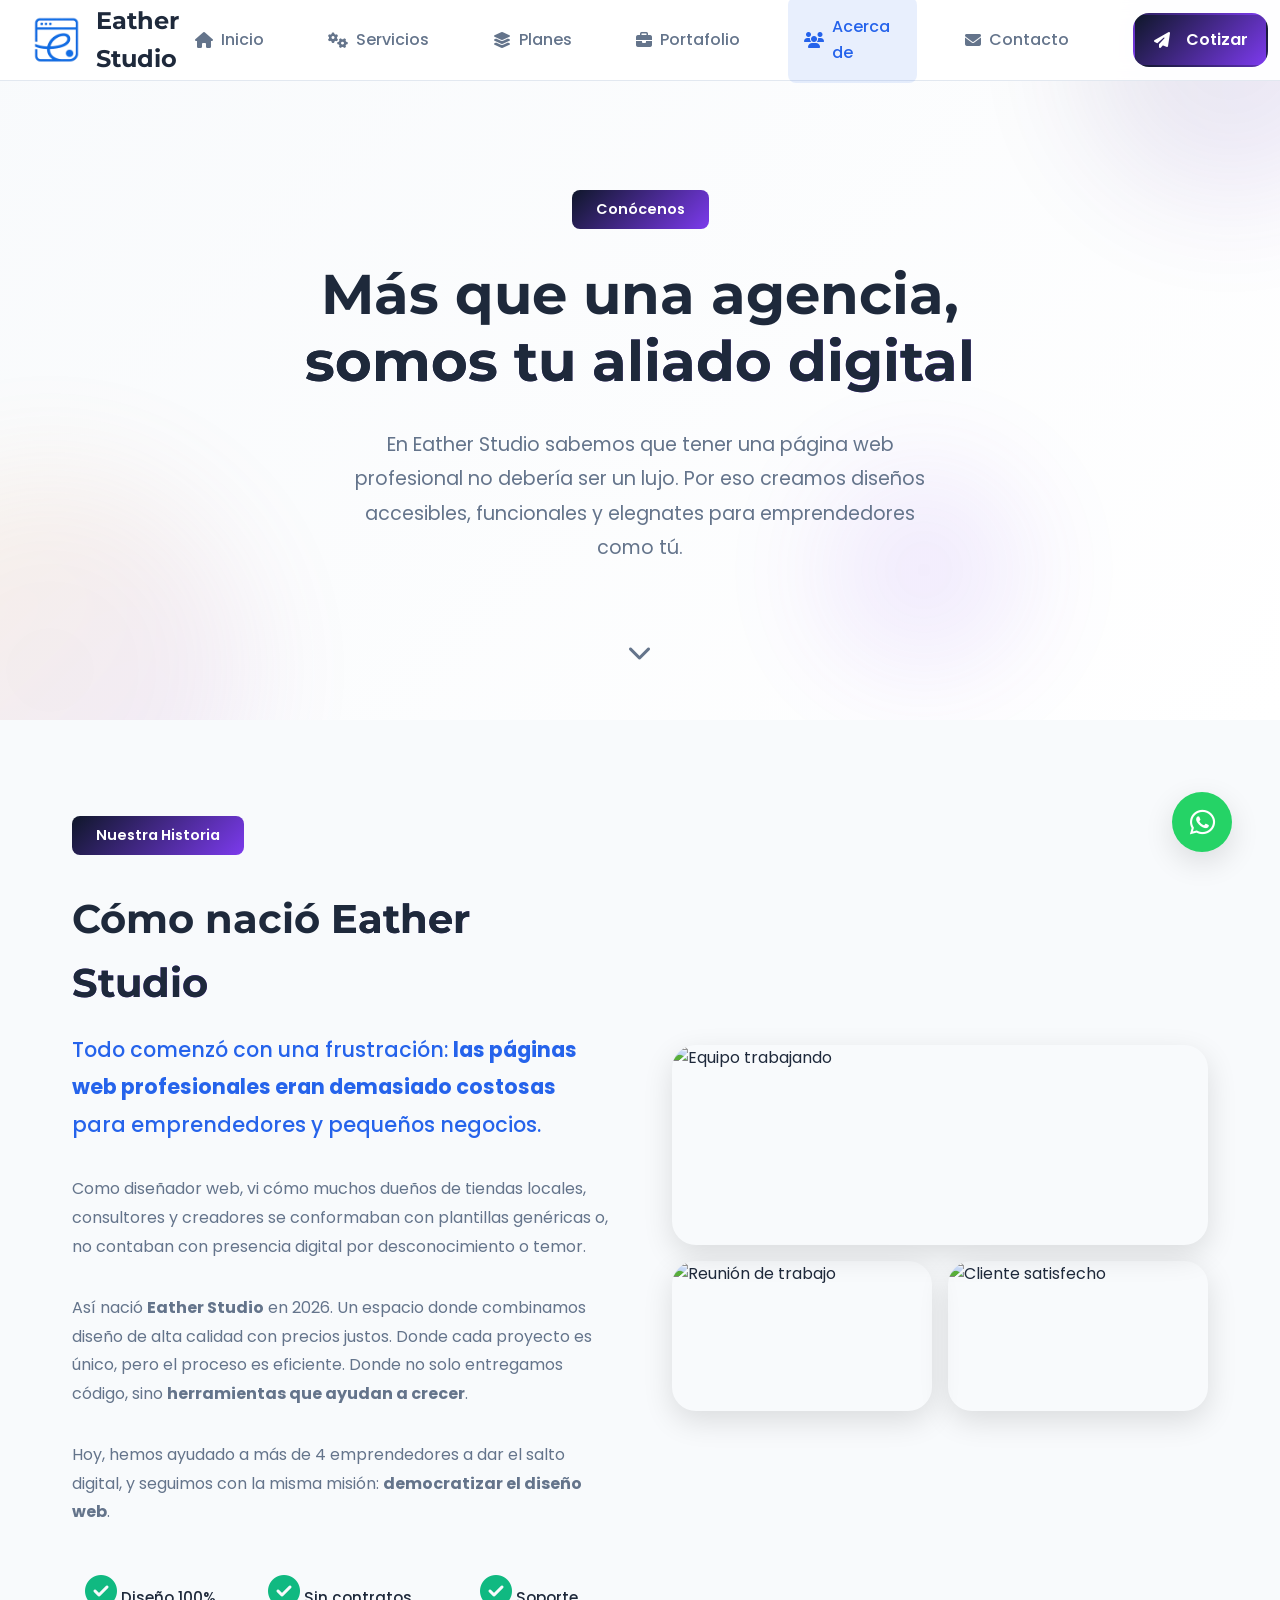
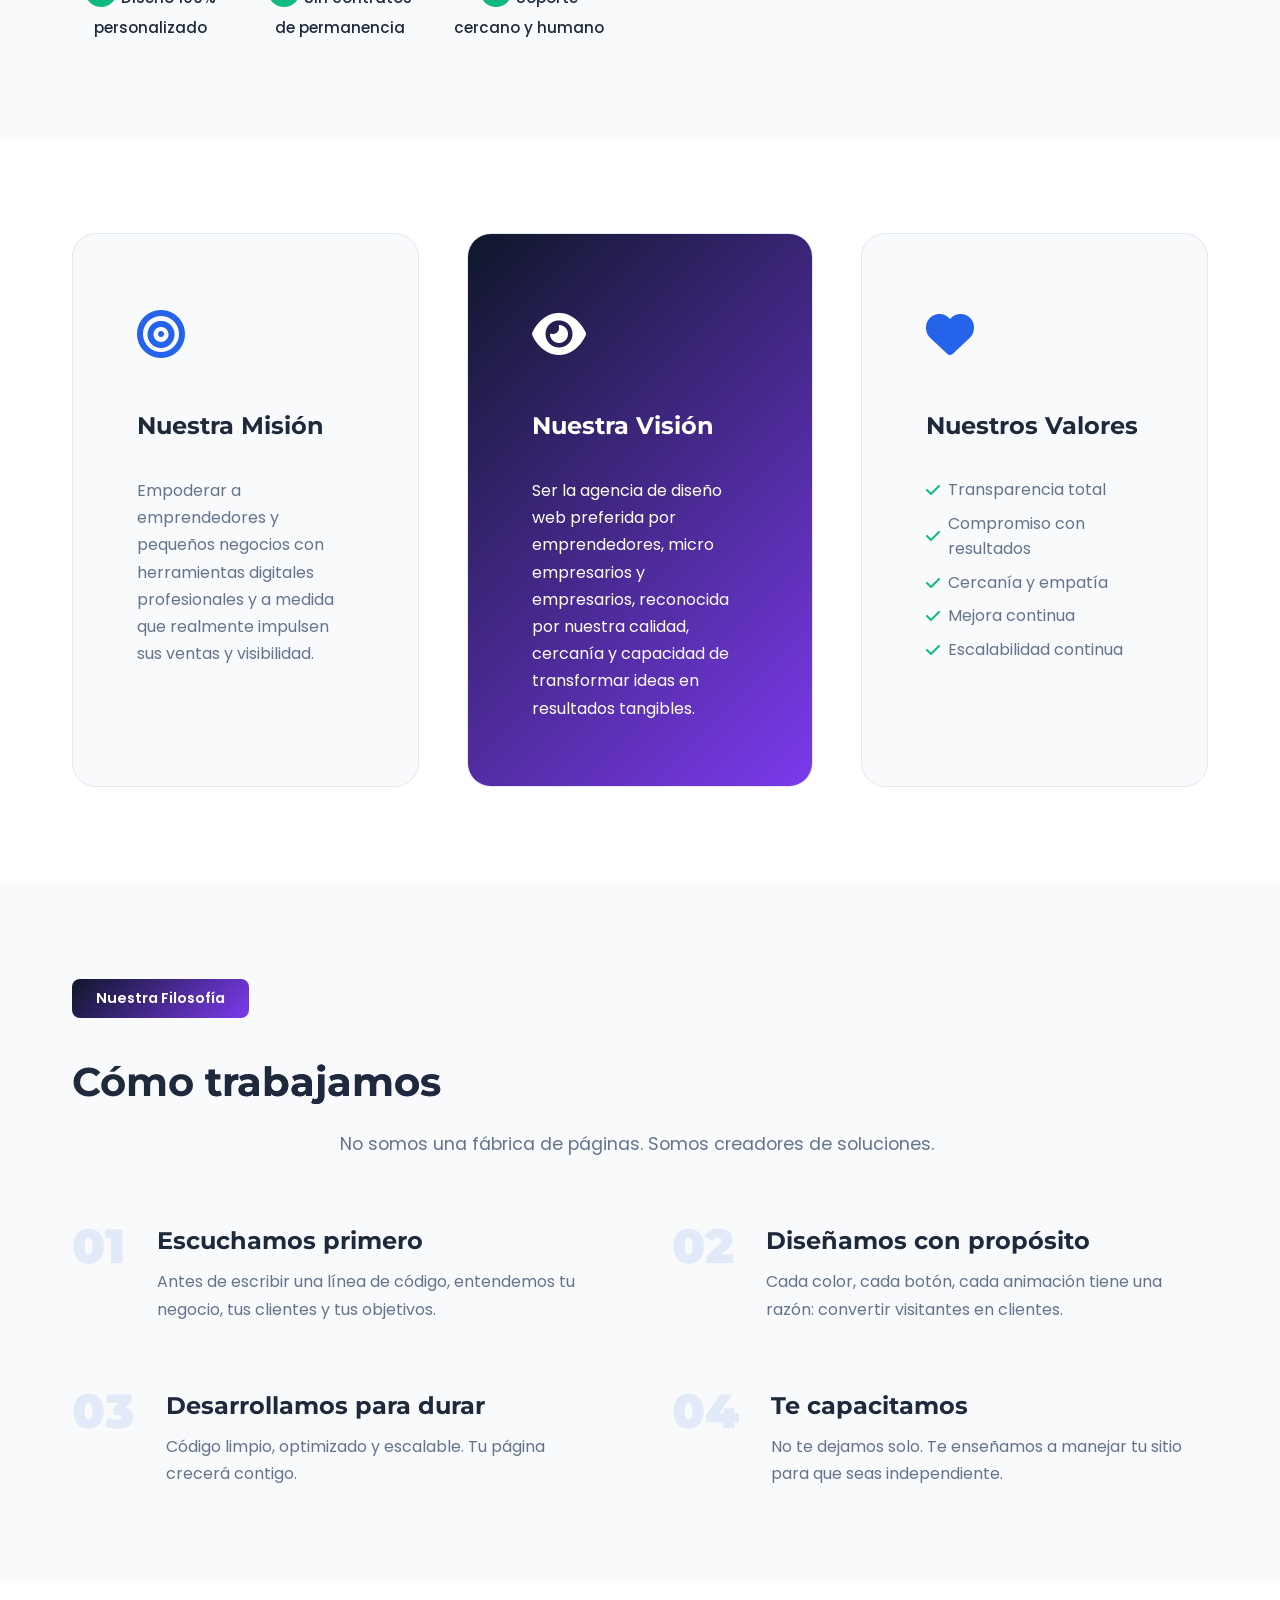
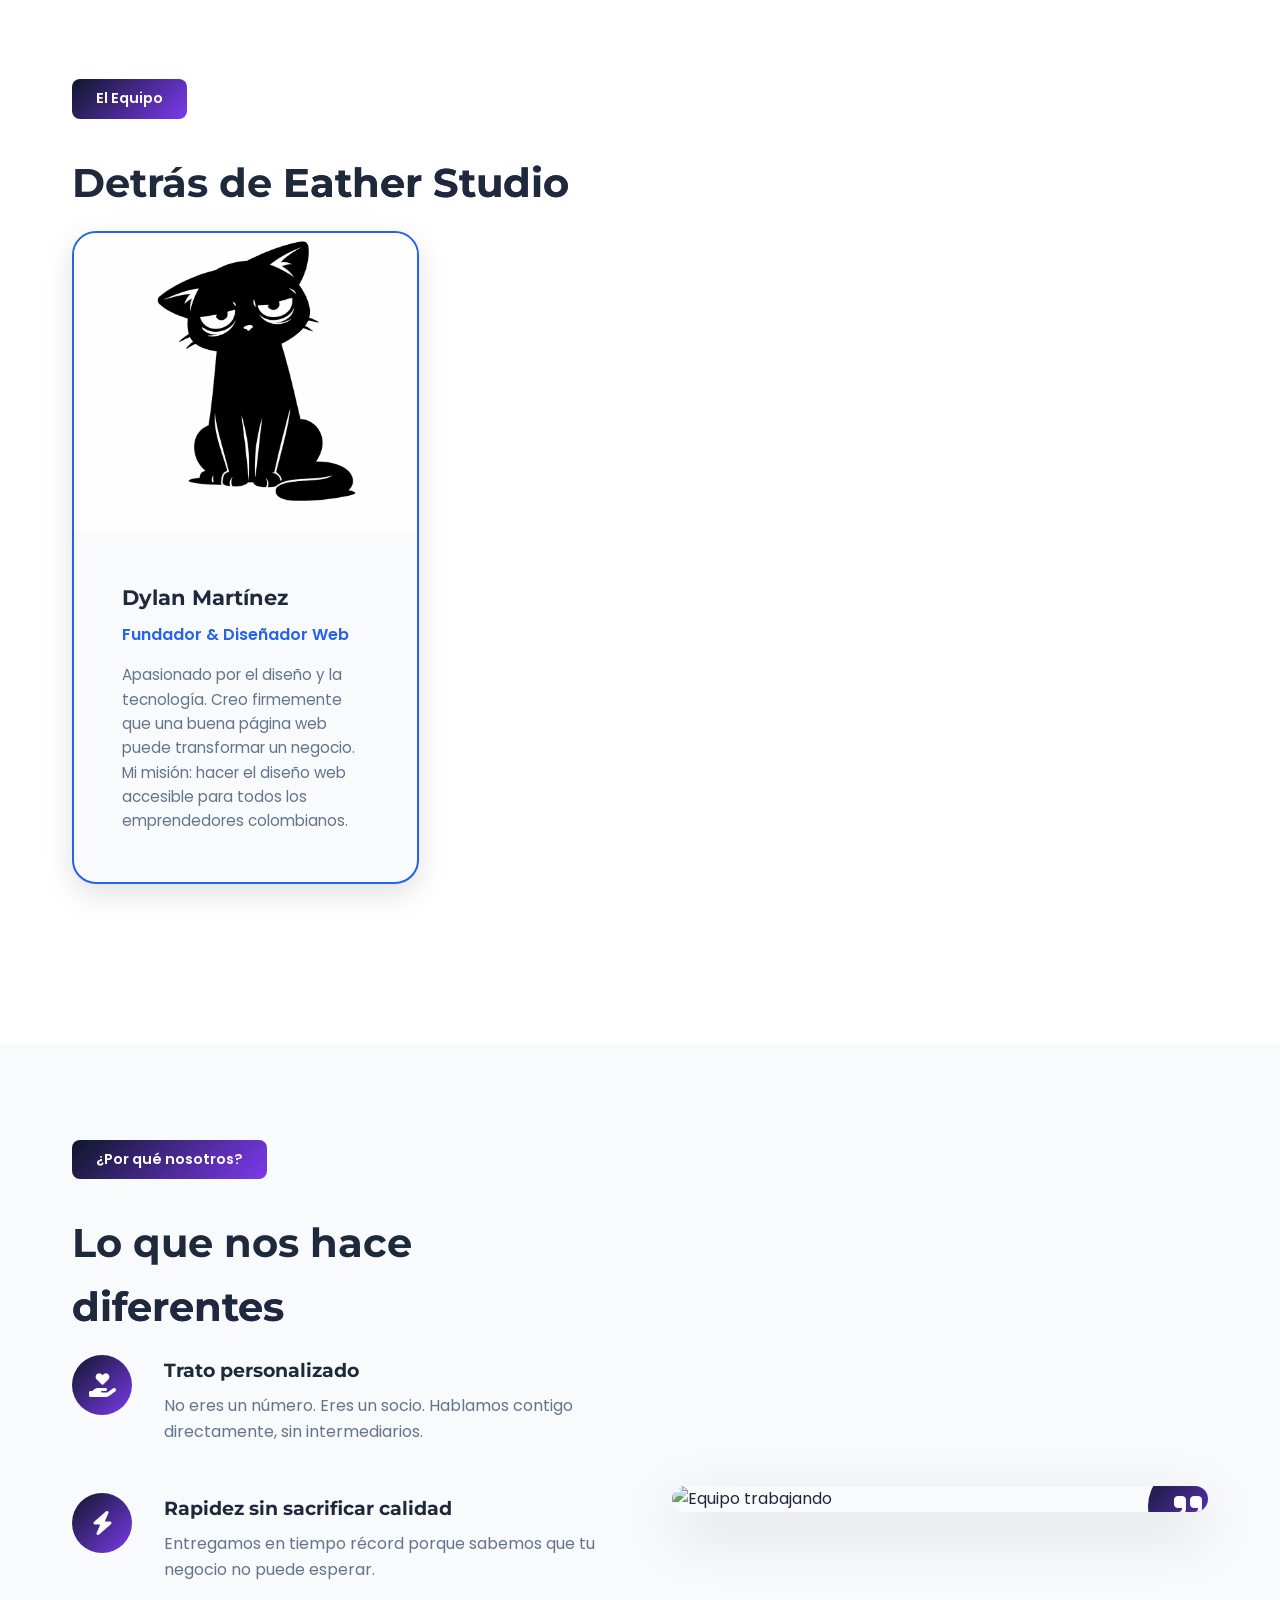
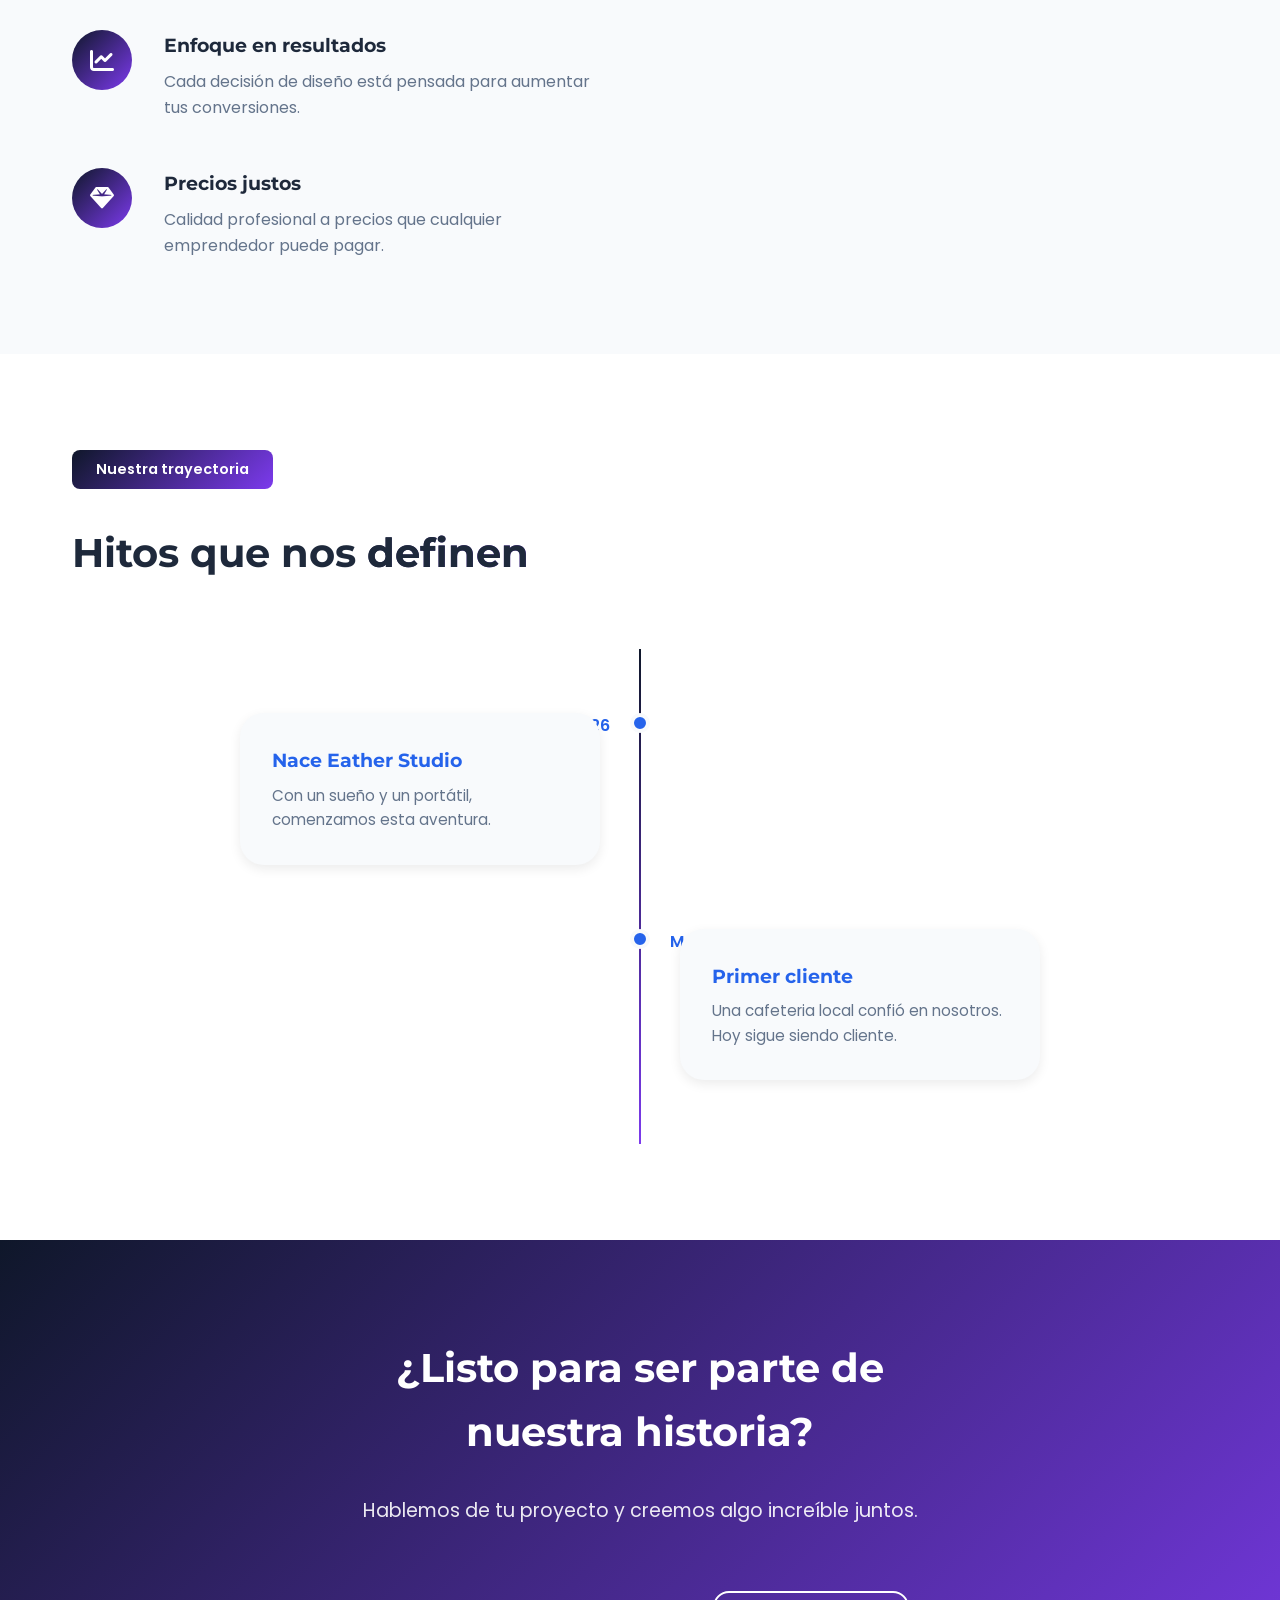
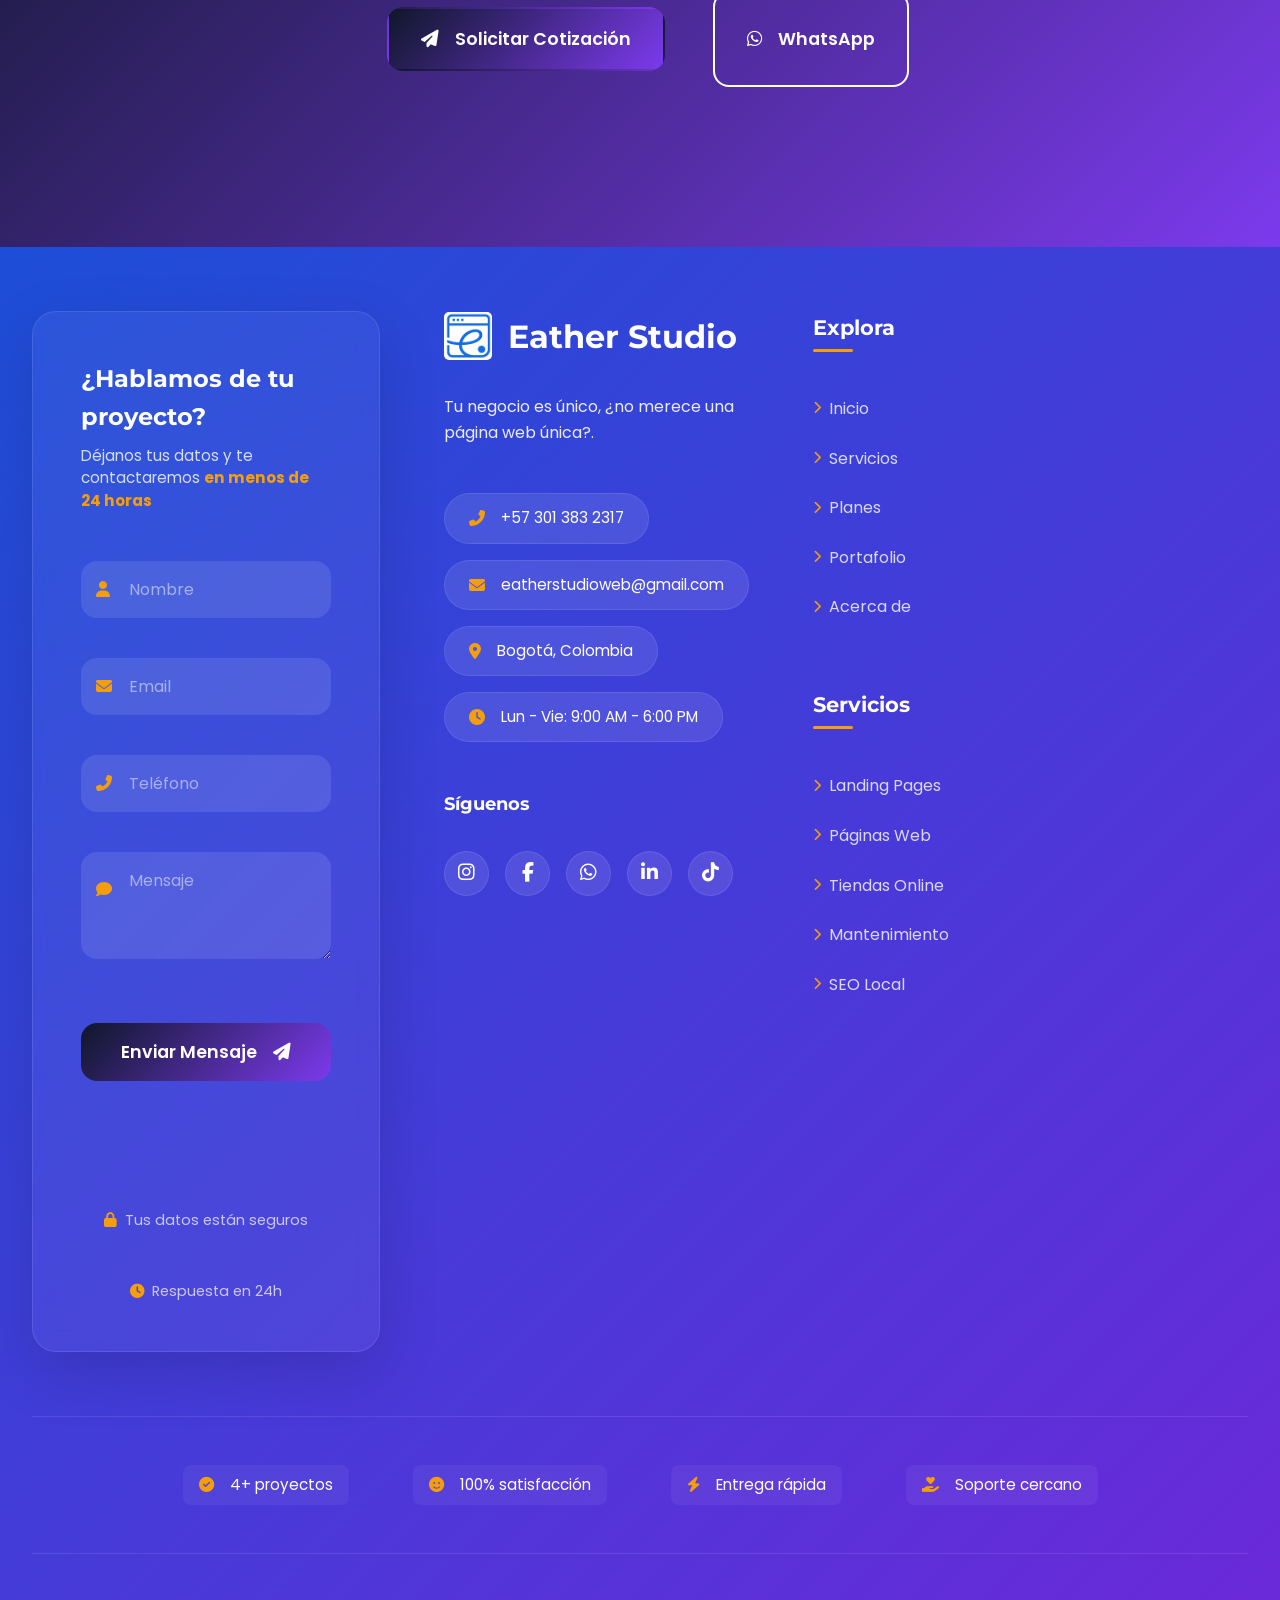
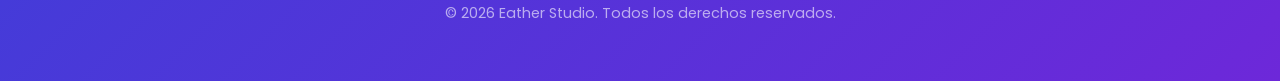
==== acerca_de.html @ 094117e2 "Add files via upload" ====
<!DOCTYPE html>
<html lang="es">
<head>
    <meta charset="UTF-8">
    <meta name="viewport" content="width=device-width, initial-scale=1.0">
    <title>Acerca de Eather Studio | Diseño Web para Emprendedores</title>
    
    <!-- SEO -->
    <meta name="description" content="Conoce la historia detrás de Eather Studio. Somos apasionados por ayudar a emprendedores colombianos a tener presencia digital profesional y accesible.">
    <meta name="keywords" content="diseño web bogotá, emprendimiento digital, desarrollo web colombia, agencia diseño web">
    
    <!-- Open Graph -->
    <meta property="og:title" content="Acerca de Eather Studio - Nuestra Historia">
    <meta property="og:description" content="Conoce al equipo detrás de Eather Studio y nuestra misión de democratizar el diseño web en Colombia.">
    <meta property="og:image" content="https://tusitio.com/assets/img/about-og.jpg">
    
    <!-- Font Awesome -->
    <link rel="stylesheet" href="https://cdnjs.cloudflare.com/ajax/libs/font-awesome/6.4.0/css/all.min.css">
    
    <!-- Google Fonts -->
    <link rel="preconnect" href="https://fonts.googleapis.com">
    <link rel="preconnect" href="https://fonts.gstatic.com" crossorigin>
    <link href="https://fonts.googleapis.com/css2?family=Poppins:wght@300;400;500;600;700&family=Montserrat:wght@400;500;600;700&display=swap" rel="stylesheet">
    
    <!-- Estilos compartidos y específicos -->
    <link rel="stylesheet" href="../css/index.css">
    <link rel="stylesheet" href="../css/acerca de.css">
    
    <link rel="icon" href="./imagenes/algo.png" type="image/x-icon">
</head>
<body>
    <!-- Misma navegación (con indicador de página activa) -->
    <nav class="navbar" id="navbar">
        <div class="nav-container">
            <div class="nav-brand">
                <a href="index.html" class="logo">
                    <img src="./imagenes/algo.png" alt="" class="imglogo">
                    <span class="logo-text">Eather Studio</span>
                </a>
            </div>
            
            <div class="nav-menu" id="navMenu">
                <a href="index.html#home" class="nav-link">
                    <i class="fas fa-home"></i> Inicio
                </a>
                <a href="index.html#services" class="nav-link">
                    <i class="fas fa-cogs"></i> Servicios
                </a>
                <a href="index.html#plans" class="nav-link">
                    <i class="fas fa-layer-group"></i> Planes
                </a>
                <a href="index.html#portfolio" class="nav-link">
                    <i class="fas fa-briefcase"></i> Portafolio
                </a>
                <a href="acerca_de.html" class="nav-link active">
                    <i class="fas fa-users"></i> Acerca de
                </a>
                <a href="index.html#contact" class="nav-link">
                    <i class="fas fa-envelope"></i> Contacto
                </a>
                <a href="index.html#contact" class="btn btn-primary">
                    <i class="fas fa-paper-plane"></i> Cotizar
                </a>
                <div class="nav-actions">
                    <button class="theme-toggle" id="themeToggle" aria-label="Cambiar tema">
                        <i class="fas fa-moon"></i>
                    </button>
                </div>
            </div>
            
            
            
            <button class="menu-toggle" id="menuToggle" aria-label="Menú">
                <i class="fas fa-bars"></i>
            </button>
        </div>
    </nav>

    <!-- HERO DE ABOUT - CABECERA -->
    <section class="about-hero">
        <div class="about-hero-bg">
            <div class="bg-shape shape-1"></div>
            <div class="bg-shape shape-2"></div>
            <div class="bg-shape shape-3"></div>
        </div>
        <div class="container">
            <div class="about-hero-content">
                <span class="hero-badge">Conócenos</span>
                <h1 class="about-hero-title">
                    Más que una agencia, <span class="highlight">somos tu aliado digital</span>
                </h1>
                <p class="about-hero-subtitle">
                    En Eather Studio sabemos que tener una página web profesional no debería ser un lujo. 
                    Por eso creamos diseños accesibles, funcionales y elegnates para emprendedores como tú.
                </p>
            </div>
        </div>
        <div class="scroll-indicator-about">
            <i class="fas fa-chevron-down"></i>
        </div>
    </section>

    <!-- NUESTRA HISTORIA -->
    <section class="story-section">
        <div class="container">
            <div class="story-grid">
                <div class="story-content">
                    <span class="section-badge">Nuestra Historia</span>
                    <h2 class="section-title">Cómo nació <span class="highlight">Eather Studio</span></h2>
                    <div class="story-text">
                        <p class="lead">
                            Todo comenzó con una frustración: <strong>las páginas web profesionales eran demasiado costosas</strong> para emprendedores y pequeños negocios.
                        </p>
                        <p>
                            Como diseñador web, vi cómo muchos dueños de tiendas locales, consultores y creadores 
                            se conformaban con plantillas genéricas o, no contaban con presencia digital por desconocimiento o temor. 
                        </p>
                        <p>
                            Así nació <strong>Eather Studio</strong> en 2026. Un espacio donde combinamos diseño de alta calidad 
                            con precios justos. Donde cada proyecto es único, pero el proceso es eficiente. Donde 
                            no solo entregamos código, sino <strong>herramientas que ayudan a crecer</strong>.
                        </p>
                        <p>
                            Hoy, hemos ayudado a más de 4 emprendedores a dar el salto digital, y seguimos con la 
                            misma misión: <strong>democratizar el diseño web</strong>.
                        </p>
                    </div>
                    
                    <div class="story-features">
                        <div class="story-feature">
                            <i class="fas fa-check-circle"></i>
                            <span>Diseño 100% personalizado</span>
                        </div>
                        <div class="story-feature">
                            <i class="fas fa-check-circle"></i>
                            <span>Sin contratos de permanencia</span>
                        </div>
                        <div class="story-feature">
                            <i class="fas fa-check-circle"></i>
                            <span>Soporte cercano y humano</span>
                        </div>
                    </div>
                </div>
                
                <div class="story-image">
                    <div class="image-grid">
                        <div class="grid-item item-1">
                            <img src="https://images.unsplash.com/photo-1522071820081-009f0129c71c?ixlib=rb-4.0.3&auto=format&fit=crop&w=400&q=80" 
                                    alt="Equipo trabajando" 
                                    loading="lazy">
                        </div>
                        <div class="grid-item item-2">
                            <img src="https://images.unsplash.com/photo-1552664730-d307ca884978?ixlib=rb-4.0.3&auto=format&fit=crop&w=400&q=80" 
                                    alt="Reunión de trabajo" 
                                    loading="lazy">
                        </div>
                        <div class="grid-item item-3">
                            <img src="https://images.unsplash.com/photo-1559136555-9303baea8ebd?ixlib=rb-4.0.3&auto=format&fit=crop&w=400&q=80" 
                                alt="Cliente satisfecho" 
                                loading="lazy">
                        </div>
                    </div>
                </div>
            </div>
        </div>
    </section>

    <!-- MISIÓN Y VISIÓN -->
    <section class="mission-section">
        <div class="container">
            <div class="mission-cards">
                <div class="mission-card">
                    <div class="card-icon">
                        <i class="fas fa-bullseye"></i>
                    </div>
                    <h3>Nuestra Misión</h3>
                    <p>
                        Empoderar a emprendedores y pequeños negocios con herramientas digitales 
                        profesionales y a medida que realmente impulsen sus ventas y visibilidad.
                    </p>
                </div>
                
                <div class="mission-card featured">
                    <div class="card-icon">
                        <i class="fas fa-eye"></i>
                    </div>
                    <h3>Nuestra Visión</h3>
                    <p>
                        Ser la agencia de diseño web preferida por emprendedores, micro empresarios y empresarios, 
                        reconocida por nuestra calidad, cercanía y capacidad de transformar ideas 
                        en resultados tangibles.
                    </p>
                </div>
                
                <div class="mission-card">
                    <div class="card-icon">
                        <i class="fas fa-heart"></i>
                    </div>
                    <h3>Nuestros Valores</h3>
                    <ul class="values-list">
                        <li><i class="fas fa-check"></i> Transparencia total</li>
                        <li><i class="fas fa-check"></i> Compromiso con resultados</li>
                        <li><i class="fas fa-check"></i> Cercanía y empatía</li>
                        <li><i class="fas fa-check"></i> Mejora continua</li>
                        <li><i class="fas fa-check"></i> Escalabilidad continua</li>
                    </ul>
                </div>
            </div>
        </div>
    </section>

    <!-- FILOSOFÍA DE TRABAJO -->
    <section class="philosophy-section">
        <div class="container">
            <div class="philosophy-header">
                <span class="section-badge">Nuestra Filosofía</span>
                <h2 class="section-title">Cómo <span class="highlight">trabajamos</span></h2>
                <p class="section-subtitle">No somos una fábrica de páginas. Somos creadores de soluciones.</p>
            </div>
            
            <div class="philosophy-grid">
                <div class="philosophy-item">
                    <div class="item-number">01</div>
                    <div class="item-content">
                        <h3>Escuchamos primero</h3>
                        <p>Antes de escribir una línea de código, entendemos tu negocio, tus clientes y tus objetivos.</p>
                    </div>
                </div>
                
                <div class="philosophy-item">
                    <div class="item-number">02</div>
                    <div class="item-content">
                        <h3>Diseñamos con propósito</h3>
                        <p>Cada color, cada botón, cada animación tiene una razón: convertir visitantes en clientes.</p>
                    </div>
                </div>
                
                <div class="philosophy-item">
                    <div class="item-number">03</div>
                    <div class="item-content">
                        <h3>Desarrollamos para durar</h3>
                        <p>Código limpio, optimizado y escalable. Tu página crecerá contigo.</p>
                    </div>
                </div>
                
                <div class="philosophy-item">
                    <div class="item-number">04</div>
                    <div class="item-content">
                        <h3>Te capacitamos</h3>
                        <p>No te dejamos solo. Te enseñamos a manejar tu sitio para que seas independiente.</p>
                    </div>
                </div>
            </div>
        </div>
    </section>

    <!-- EL EQUIPO (por ahora solo tú) -->
    <section class="team-section">
        <div class="container">
            <div class="team-header">
                <span class="section-badge">El Equipo</span>
                <h2 class="section-title">Detrás de <span class="highlight">Eather Studio</span></h2>
            </div>
            
            <div class="team-grid">
                <!-- Tú - Fundador -->
                <div class="team-card featured">
                    <div class="team-image">
                        <img src="./imagenes/gato chamba.png" alt="Dylan Martínez - Fundador" loading="lazy">
                    </div>
                    <div class="team-info">
                        <h3>Dylan Martínez</h3>
                        <p class="team-role">Fundador & Diseñador Web</p>
                        <p class="team-bio">
                            Apasionado por el diseño y la tecnología. Creo firmemente que una buena 
                            página web puede transformar un negocio. Mi misión: hacer el diseño web 
                            accesible para todos los emprendedores colombianos.
                        </p>
                    </div>
                </div>
            </div>
        </div>
    </section>

    <!-- POR QUÉ ELEGIRNOS (versión corta) -->
    <section class="why-choose-section">
        <div class="container">
            <div class="why-grid">
                <div class="why-content">
                    <span class="section-badge">¿Por qué nosotros?</span>
                    <h2 class="section-title">Lo que nos hace <span class="highlight">diferentes</span></h2>
                    
                    <div class="reasons-list">
                        <div class="reason-item">
                            <div class="reason-icon">
                                <i class="fas fa-hand-holding-heart"></i>
                            </div>
                            <div class="reason-text">
                                <h3>Trato personalizado</h3>
                                <p>No eres un número. Eres un socio. Hablamos contigo directamente, sin intermediarios.</p>
                            </div>
                        </div>
                        
                        <div class="reason-item">
                            <div class="reason-icon">
                                <i class="fas fa-bolt"></i>
                            </div>
                            <div class="reason-text">
                                <h3>Rapidez sin sacrificar calidad</h3>
                                <p>Entregamos en tiempo récord porque sabemos que tu negocio no puede esperar.</p>
                            </div>
                        </div>
                        
                        <div class="reason-item">
                            <div class="reason-icon">
                                <i class="fas fa-chart-line"></i>
                            </div>
                            <div class="reason-text">
                                <h3>Enfoque en resultados</h3>
                                <p>Cada decisión de diseño está pensada para aumentar tus conversiones.</p>
                            </div>
                        </div>
                        
                        <div class="reason-item">
                            <div class="reason-icon">
                                <i class="fas fa-gem"></i>
                            </div>
                            <div class="reason-text">
                                <h3>Precios justos</h3>
                                <p>Calidad profesional a precios que cualquier emprendedor puede pagar.</p>
                            </div>
                        </div>
                    </div>
                </div>
                
                <div class="why-image">
                    <div class="testimonial-badge">
                        <i class="fas fa-quote-right"></i>
                    </div>
                    <img src="https://images.unsplash.com/photo-1522202176988-66273c2fd55f?ixlib=rb-4.0.3&auto=format&fit=crop&w=600&q=80" 
                        alt="Equipo trabajando" 
                        loading="lazy">
                </div>
            </div>
        </div>
    </section>

    <!-- TIMELINE - Hitos importantes -->
    <section class="timeline-section">
        <div class="container">
            <div class="timeline-header">
                <span class="section-badge">Nuestra trayectoria</span>
                <h2 class="section-title">Hitos que nos <span class="highlight">definen</span></h2>
            </div>
            
            <div class="timeline">
                <div class="timeline-item">
                    <div class="timeline-dot"></div>
                    <div class="timeline-date">Enero 2026</div>
                    <div class="timeline-content">
                        <h3>Nace Eather Studio</h3>
                        <p>Con un sueño y un portátil, comenzamos esta aventura.</p>
                    </div>
                </div>
                
                <div class="timeline-item">
                    <div class="timeline-dot"></div>
                    <div class="timeline-date">Marzo 2026</div>
                    <div class="timeline-content">
                        <h3>Primer cliente</h3>
                        <p>Una cafeteria local confió en nosotros. Hoy sigue siendo cliente.</p>
                    </div>
                </div>
                
            </div>
        </div>
    </section>

    <!-- CTA FINAL -->
    <section class="about-cta">
        <div class="container">
            <div class="cta-box">
                <h2>¿Listo para ser parte de nuestra historia?</h2>
                <p>Hablemos de tu proyecto y creemos algo increíble juntos.</p>
                <div class="cta-buttons">
                    <a href="index.html#contact" class="btn btn-primary btn-large">
                        <i class="fas fa-paper-plane"></i> Solicitar Cotización
                    </a>
                    <a href="https://wa.me/573013832317" class="btn btn-outline btn-large" target="_blank">
                        <i class="fab fa-whatsapp"></i> WhatsApp
                    </a>
                </div>
            </div>
        </div>
    </section>
    <!-- ===== NUEVO FOOTER PREMIUM CON FORMULARIO INTERACTIVO ===== -->
    <footer class="footer-premium" id="contact">
        
        <div class="footer-premium-container">
            <!-- Grid principal -->
            <div class="footer-premium-grid">
                <!-- COLUMNA 3: FORMULARIO INTERACTIVO PREMIUM -->
                <div class="footer-premium-col form-col">
                    <div class="form-header">
                        <h3>¿Hablamos de tu proyecto?</h3>
                        <p>Déjanos tus datos y te contactaremos <strong>en menos de 24 horas</strong></p>
                    </div>
                    
                    <form class="footer-premium-form" id="premiumContactForm" action="https://formspree.io/f/xkozddke" method="POST">
                        <!-- Campo Nombre con icono flotante -->
                        <div class="form-field">
                            <div class="field-icon">
                                <i class="fas fa-user"></i>
                            </div>
                            <input type="text" 
                                id="premiumName" 
                                name="name" 
                                required>
                            <label for="premiumName" class="field-label">Nombre</label>
                            <div class="field-border"></div>
                            <div class="field-focus-effect"></div>
                        </div>
                        
                        <!-- Campo Email con icono flotante -->
                        <div class="form-field">
                            <div class="field-icon">
                                <i class="fas fa-envelope"></i>
                            </div>
                            <input type="email" 
                                id="premiumEmail" 
                                name="email" 
                                required>
                            <label for="premiumEmail" class="field-label">Email</label>
                            <div class="field-border"></div>
                            <div class="field-focus-effect"></div>
                        </div>
                        
                        <!-- Campo Teléfono con icono flotante -->
                        <div class="form-field">
                            <div class="field-icon">
                                <i class="fas fa-phone-alt"></i>
                            </div>
                            <input type="tel" 
                                id="premiumPhone" 
                                name="phone" 
                                required>  <!-- ← AGREGA required AQUÍ -->
                            <label for="premiumPhone" class="field-label">Teléfono</label>
                            <div class="field-border"></div>
                            <div class="field-focus-effect"></div>
                        </div>
                        
                        <!-- Campo Mensaje con icono flotante -->
                        <div class="form-field textarea-field">
                            <div class="field-icon">
                                <i class="fas fa-comment"></i>
                            </div>
                            <textarea id="premiumMessage" 
                                    name="message" 
                                    rows="3" 
                                    required></textarea>
                            <label for="premiumMessage" class="field-label">Mensaje</label>
                            <div class="field-border"></div>
                            <div class="field-focus-effect"></div>
                        </div>
                        
                        <!-- Botón de envío con efecto -->
                        <button type="submit" class="premium-submit-btn" id="premiumSubmitBtn">
                            <span class="btn-text">Enviar Mensaje</span>
                            <span class="btn-icon">
                                <i class="fas fa-paper-plane"></i>
                            </span>
                            <div class="btn-overlay"></div>
                        </button>
                        
                        <!-- Mensaje de éxito/error -->
                        <div class="form-feedback" id="premiumFormFeedback"></div>
                        
                        <!-- Trust badges -->
                        <div class="form-trust">
                            <div class="trust-item">
                                <i class="fas fa-lock"></i>
                                <span>Tus datos están seguros</span>
                            </div>
                            <div class="trust-item">
                                <i class="fas fa-clock"></i>
                                <span>Respuesta en 24h</span>
                            </div>
                        </div>
                    </form>
                </div>
                <!-- COLUMNA 1: Marca y contacto rápido -->
                <div class="footer-premium-col brand-col">
                    <div class="footer-premium-logo">
                        <img src="./imagenes/algo.png" alt="" class="imglogo" style="background-color: white; border-radius: 5px;">
                        <span class="logo-text">Eather Studio</span>
                    </div>
                    
                    <p class="footer-premium-tagline">
                        Tu negocio es único, ¿no merece una página web única?.
                    </p>
                    
                    <div class="footer-premium-contact">
                        <div class="contact-chip">
                            <i class="fas fa-phone-alt"></i>
                            <a href="tel:+573013832317">+57 301 383 2317</a>
                        </div>
                        
                        <div class="contact-chip">
                            <i class="fas fa-envelope"></i>
                            <a href="mailto:eatherstudioweb@gmail.com">eatherstudioweb@gmail.com</a>
                        </div>
                        
                        <div class="contact-chip">
                            <i class="fas fa-map-marker-alt"></i>
                            <span>Bogotá, Colombia</span>
                        </div>
                        
                        <div class="contact-chip">
                            <i class="fas fa-clock"></i>
                            <span>Lun - Vie: 9:00 AM - 6:00 PM</span>
                        </div>
                    </div>
                    
                    <div class="footer-premium-social">
                        <h4>Síguenos</h4>
                        <div class="social-links-premium">
                            <a href="#" class="social-link" aria-label="Instagram">
                                <i class="fab fa-instagram"></i>
                            </a>
                            <a href="#" class="social-link" aria-label="Facebook">
                                <i class="fab fa-facebook-f"></i>
                            </a>
                            <a href="#" class="social-link" aria-label="WhatsApp">
                                <i class="fab fa-whatsapp"></i>
                            </a>
                            <a href="#" class="social-link" aria-label="LinkedIn">
                                <i class="fab fa-linkedin-in"></i>
                            </a>
                            <a href="#" class="social-link" aria-label="TikTok">
                                <i class="fab fa-tiktok"></i>
                            </a>
                        </div>
                    </div>
                </div>
                
                <!-- COLUMNA 2: Enlaces rápidos y servicios -->
                <div class="footer-premium-col links-col">
                    <h3>Explora</h3>
                    <ul class="footer-premium-links">
                        <li><a href="index.html#home"><i class="fas fa-chevron-right"></i> Inicio</a></li>
                        <li><a href="index.html#services"><i class="fas fa-chevron-right"></i> Servicios</a></li>
                        <li><a href="index.html#plans"><i class="fas fa-chevron-right"></i> Planes</a></li>
                        <li><a href="index.html#portfolio"><i class="fas fa-chevron-right"></i> Portafolio</a></li>
                        <li><a href="acerca_de.html"><i class="fas fa-chevron-right"></i> Acerca de</a></li>
                    </ul>
                    
                    <h3 class="mt-4">Servicios</h3>
                    <ul class="footer-premium-links">
                        <li><a href="#"><i class="fas fa-chevron-right"></i> Landing Pages</a></li>
                        <li><a href="#"><i class="fas fa-chevron-right"></i> Páginas Web</a></li>
                        <li><a href="#"><i class="fas fa-chevron-right"></i> Tiendas Online</a></li>
                        <li><a href="#"><i class="fas fa-chevron-right"></i> Mantenimiento</a></li>
                        <li><a href="#"><i class="fas fa-chevron-right"></i> SEO Local</a></li>
                    </ul>
                </div>
                
                
            </div>
            
            <!-- Línea de tiempo con stats -->
            <div class="footer-premium-stats">
                <div class="stat-badge">
                    <i class="fas fa-check-circle"></i>
                    <span>4+ proyectos</span>
                </div>
                <div class="stat-badge">
                    <i class="fas fa-smile"></i>
                    <span>100% satisfacción</span>
                </div>
                <div class="stat-badge">
                    <i class="fas fa-bolt"></i>
                    <span>Entrega rápida</span>
                </div>
                <div class="stat-badge">
                    <i class="fas fa-hand-holding-heart"></i>
                    <span>Soporte cercano</span>
                </div>
            </div>
            
            <!-- Copyright -->
            <div class="footer-premium-bottom">
                <p>&copy; 2026 Eather Studio. Todos los derechos reservados.</p>
            </div>
        </div>
    </footer>

    <!-- Botones flotantes -->
    <a href="https://wa.me/573013832317" class="whatsapp-float" target="_blank">
        <i class="fab fa-whatsapp"></i>
    </a>

    <button class="back-to-top" id="backToTop" aria-label="Volver arriba">
        <i class="fas fa-arrow-up"></i>
    </button>

    <!-- Scripts -->
    <script src="/js/index.js"></script>
    <script src="/js/acerca de.js"></script>
</body>
</html>
---- css/index.css ----
/* ===== VARIABLES CSS ===== */
:root {
    /* Nueva paleta vibrante */
    --color-primary: #2563eb;      /* Azul vibrante */
    --color-primary-light: #3b82f6;
    --color-primary-dark: #1d4ed8;
    
    --color-secondary: #7c3aed;    /* Púrpura */
    --color-secondary-light: #8b5cf6;
    --color-secondary-dark: #6d28d9;
    
    --color-accent: #f59e0b;       /* Ámbar */
    --color-accent-light: #fbbf24;
    --color-accent-dark: #d97706;
    
    --color-success: #10b981;
    --color-warning: #f59e0b;
    --color-danger: #ef4444;
    
    /* Modo claro (default) */
    --color-bg: #f8fafc;
    --color-bg-alt: #ffffff;
    --color-text: #1e293b;
    --color-text-light: #64748b;
    --color-border: #e2e8f0;
    
    /* Modo oscuro */
    --color-dark-bg: #0f172a;
    --color-dark-bg-alt: #1e293b;
    --color-dark-text: #f1f5f9;
    --color-dark-text-light: #cbd5e1;
    --color-dark-border: #334155;
    
    /* Tipografía */
    --font-heading: 'Montserrat', sans-serif;
    --font-body: 'Poppins', sans-serif;
    
    /* Espaciado */
    --space-xs: 0.5rem;
    --space-sm: 1rem;
    --space-md: 2rem;
    --space-lg: 3rem;
    --space-xl: 4rem;
    --space-xxl: 6rem;
    
    /* Bordes */
    --radius-sm: 0.5rem;
    --radius-md: 1rem;
    --radius-lg: 1.5rem;
    --radius-xl: 2rem;
    
    /* Sombras */
    --shadow-sm: 0 2px 4px rgba(0, 0, 0, 0.05);
    --shadow-md: 0 4px 12px rgba(0, 0, 0, 0.08);
    --shadow-lg: 0 10px 30px rgba(0, 0, 0, 0.12);
    --shadow-xl: 0 20px 60px rgba(0, 0, 0, 0.15);
    --shadow-primary: 0 10px 30px rgba(37, 99, 235, 0.2);
    --shadow-secondary: 0 10px 30px rgba(124, 58, 237, 0.2);
    
    /* Transiciones */
    --transition-fast: 200ms cubic-bezier(0.4, 0, 0.2, 1);
    --transition-normal: 300ms cubic-bezier(0.4, 0, 0.2, 1);
    --transition-slow: 500ms cubic-bezier(0.4, 0, 0.2, 1);
    
    /* Efectos */
    --gradient-primary: linear-gradient(135deg, var(--color-dark-bg), var(--color-secondary));
    --gradient-accent: linear-gradient(135deg, var(--color-accent), var(--color-secondary));
    --gradient-dark: linear-gradient(135deg, var(--color-primary-dark), var(--color-secondary-dark));
}

/* ===== DARK MODE ===== */
.dark-mode {
    --color-bg: var(--color-dark-bg);
    --color-bg-alt: var(--color-dark-bg-alt);
    --color-text: var(--color-dark-text);
    --color-text-light: var(--color-dark-text-light);
    --color-border: var(--color-dark-border);
}

/* ===== RESET Y BASE ===== */
* {
    margin: 0;
    padding: 0;
    box-sizing: border-box;
}

html {
    scroll-behavior: smooth;
    scroll-padding-top: 80px;
}

body {
    font-family: var(--font-body);
    color: var(--color-text);
    background-color: var(--color-bg);
    line-height: 1.6;
    overflow-x: hidden;
    transition: background-color var(--transition-normal), color var(--transition-normal);
}

/* ===== LOADER ===== */
.loader {
    position: fixed;
    top: 0;
    left: 0;
    width: 100%;
    height: 100%;
    background: var(--gradient-primary);
    display: flex;
    justify-content: center;
    align-items: center;
    z-index: 9999;
    transition: opacity var(--transition-normal), visibility var(--transition-normal);
}

.loader.hidden {
    opacity: 0;
    visibility: hidden;
}

.loader-content {
    text-align: center;
    color: white;
}

.logo-loader {
    font-family: var(--font-heading);
    font-size: 2rem;
    font-weight: 700;
    margin-bottom: var(--space-md);
    display: flex;
    align-items: center;
    justify-content: center;
    gap: var(--space-sm);
}

.delta {
    font-size: 3rem;
    animation: pulse 2s infinite;
}

.loader-bar {
    width: 200px;
    height: 4px;
    background: rgba(255, 255, 255, 0.2);
    border-radius: 2px;
    overflow: hidden;
}

.loader-progress {
    height: 100%;
    width: 0%;
    background: white;
    animation: loading 1.5s ease-in-out;
}

@keyframes loading {
    0% { width: 0%; }
    100% { width: 100%; }
}

@keyframes pulse {
    0%, 100% { opacity: 1; transform: scale(1); }
    50% { opacity: 0.7; transform: scale(1.1); }
}

/* ===== NAVEGACIÓN ===== */
.navbar {
    position: fixed;
    top: 0;
    left: 0;
    right: 0;
    background: rgba(255, 255, 255, 0.95);
    backdrop-filter: blur(10px);
    border-bottom: 1px solid var(--color-border);
    z-index: 1000;
    transition: all var(--transition-normal);
}

.dark-mode .navbar {
    background: rgba(15, 23, 42, 0.95);
    border-bottom: 1px solid var(--color-dark-border);
}

.navbar.scrolled {
    box-shadow: var(--shadow-lg);
    padding: 0.5rem 0;
}

.nav-container {
    max-width: 1400px;
    margin: 0 auto;
    padding: 0 var(--space-md);
    display: flex;
    justify-content: space-between;
    align-items: center;
    height: 80px;
}

.nav-brand .logo {
    display: flex;
    align-items: center;
    gap: var(--space-sm);
    text-decoration: none;
    color: var(--color-text);
    font-family: var(--font-heading);
    font-weight: 700;
    font-size: 1.5rem;
}
.imglogo{
    width: 3rem;
}

.logo-icon {
    color: var(--color-primary);
    font-size: 2rem;
    font-weight: 900;
}

.dark-mode .logo-icon {
    color: var(--color-primary-light);
}

.nav-menu {
    display: flex;
    gap: var(--space-md);
}

.nav-link {
    display: flex;
    align-items: center;
    gap: 0.5rem;
    text-decoration: none;
    color: var(--color-text-light);
    font-weight: 500;
    padding: 0.5rem 1rem;
    border-radius: var(--radius-sm);
    transition: all var(--transition-fast);
}

.nav-link:hover,
.nav-link.active {
    color: var(--color-primary);
    background: rgba(37, 99, 235, 0.1);
}

.dark-mode .nav-link:hover,
.dark-mode .nav-link.active {
    color: var(--color-primary-light);
    background: rgba(37, 99, 235, 0.2);
}

.nav-actions {
    display: flex;
    align-items: center;
    gap: var(--space-sm);
}

.theme-toggle {
    background: none;
    border: none;
    color: var(--color-text-light);
    font-size: 1.2rem;
    cursor: pointer;
    padding: 0.5rem;
    border-radius: 50%;
    transition: all var(--transition-fast);
}

.theme-toggle:hover {
    color: var(--color-primary);
    background: rgba(37, 99, 235, 0.1);
}

.menu-toggle {
    display: none;
    background: none;
    border: none;
    color: var(--color-text);
    font-size: 1.5rem;
    cursor: pointer;
}

/* ===== HERO CON CAROUSEL DE IMÁGENES REALES ===== */
.hero {
    position: relative;
    min-height: 100vh;
    overflow: hidden;
    padding-top: 80px;
}

.carousel-container {
    position: relative;
    width: 100%;
    height: calc(100vh );
}

.carousel-slides {
    position: relative;
    width: 100%;
    height: 100%;
}

.slide {
    position: absolute;
    top: 0;
    left: 0;
    width: 100%;
    height: 100%;
    opacity: 0;
    transform: translateX(100%);
    transition: transform 800ms cubic-bezier(0.4, 0, 0.2, 1), opacity 800ms ease;
    display: flex;
    align-items: center;
    padding: 0 var(--space-xl);
}

.slide.active {
    opacity: 1;
    transform: translateX(0);
}

.slide.prev {
    transform: translateX(-100%);
}

.slide-content {
    flex: 1;
    max-width: 600px;
    z-index: 2;
}

.hero-title {
    font-family: var(--font-heading);
    font-size: 3.5rem;
    font-weight: 700;
    line-height: 1.2;
    margin-bottom: var(--space-md);
    color: var(--color-text);
}

.hero-highlight {
    background: var(--gradient-primary);
    -webkit-background-clip: text;
    background-clip: text;
    display: inline-block;
}

.hero-subtitle {
    font-size: 1.2rem;
    color: var(--color-text-light);
    margin-bottom: 5%;
    line-height: 1.8;
}

.hero-subtitle strong {
    color: var(--color-primary);
}

.hero-buttons {
    display: flex;
    gap: 10px;
    flex-wrap: wrap;
}

/* ===== IMÁGENES DEL HERO ===== */
.slide-visual {
    flex: 1;
    position: relative;
    height: 100%;
    display: flex;
    justify-content: center;
    align-items: center;
}

.image-frame {
    position: relative;
    width: 500px;
    height: 400px;
    border-radius: var(--radius-lg);
    overflow: hidden;
    box-shadow: var(--shadow-xl);
    transform: perspective(1000px) rotateY(-10deg) rotateX(5deg);
    transition: transform var(--transition-normal);
}

.slide.active .image-frame {
    animation: imageAppear 1s ease-out;
}

@keyframes imageAppear {
    0% {
        opacity: 0;
        transform: perspective(1000px) rotateY(-30deg) rotateX(10deg) translateY(50px);
    }
    100% {
        opacity: 1;
        transform: perspective(1000px) rotateY(-10deg) rotateX(5deg) translateY(0);
    }
}

.hero-image {
    width: 100%;
    height: 100%;
    object-fit: cover;
    transition: transform var(--transition-slow);
}

.image-frame:hover .hero-image {
    transform: scale(1.05);
}

.image-overlay {
    position: absolute;
    top: 20px;
    left: 20px;
    right: 20px;
    display: flex;
    justify-content: space-between;
    align-items: center;
}

.image-badge {
    background: var(--gradient-primary);
    color: white;
    padding: 0.5rem 1.5rem;
    border-radius: var(--radius-sm);
    font-size: 0.9rem;
    font-weight: 600;
    box-shadow: var(--shadow-md);
}

.floating-elements {
    position: absolute;
    top: 0;
    left: 0;
    right: 0;
    bottom: 0;
    pointer-events: none;
}

.floating-element {
    position: absolute;
    width: 60px;
    height: 60px;
    background: var(--color-bg-alt);
    border-radius: var(--radius-md);
    display: flex;
    align-items: center;
    justify-content: center;
    font-size: 1.5rem;
    color: var(--color-primary);
    box-shadow: var(--shadow-lg);
    animation: floatElement 6s ease-in-out infinite;
    opacity: 0.9;
}

.floating-element:hover {
    opacity: 1;
    transform: scale(1.1);
}

/* Posiciones específicas para cada elemento */
.element-1 { top: 20%; left: -30px; animation-delay: 0s; }
.element-2 { top: 50%; right: -30px; animation-delay: 1s; background: var(--color-secondary); color: white; }
.element-3 { bottom: 30%; left: -30px; animation-delay: 2s; background: var(--color-accent); color: white; }
.element-4 { top: 15%; right: -25px; animation-delay: 0.5s; }
.element-5 { top: 60%; left: -25px; animation-delay: 1.5s; background: var(--color-secondary); color: white; }
.element-6 { bottom: 20%; right: -25px; animation-delay: 2.5s; background: var(--color-accent); color: white; }
.element-7 { top: 25%; left: -30px; animation-delay: 0.3s; }
.element-8 { top: 55%; right: -30px; animation-delay: 1.3s; background: var(--color-secondary); color: white; }
.element-9 { bottom: 25%; left: -30px; animation-delay: 2.3s; background: var(--color-accent); color: white; }
.element-10 { top: 20%; right: -25px; animation-delay: 0.7s; }
.element-11 { top: 60%; left: -25px; animation-delay: 1.7s; background: var(--color-secondary); color: white; }
.element-12 { bottom: 30%; right: -25px; animation-delay: 2.7s; background: var(--color-accent); color: white; }

@keyframes floatElement {
    0%, 100% {
        transform: translateY(0) rotate(0deg);
    }
    50% {
        transform: translateY(-20px) rotate(5deg);
    }
}

/* Controles del carousel mejorados */
.carousel-controls {
    position: absolute;
    bottom: var(--space-xl);
    left: 50%;
    transform: translateX(-50%);
    display: flex;
    align-items: center;
    gap: var(--space-lg);
    z-index: 10;
    background: rgba(255, 255, 255, 0.1);
    backdrop-filter: blur(10px);
    padding: 1rem 2rem;
    border-radius: var(--radius-xl);
    border: 1px solid rgba(255, 255, 255, 0.2);
}

.dark-mode .carousel-controls {
    background: rgba(15, 23, 42, 0.7);
    border-color: rgba(255, 255, 255, 0.1);
}

.carousel-prev,
.carousel-next {
    background: var(--color-primary);
    border: none;
    color: white;
    width: 50px;
    height: 50px;
    border-radius: 50%;
    display: flex;
    align-items: center;
    justify-content: center;
    cursor: pointer;
    transition: all var(--transition-fast);
}

.carousel-prev:hover,
.carousel-next:hover {
    background: var(--color-primary-dark);
    transform: scale(1.1);
}

.carousel-dots {
    display: flex;
    gap: var(--space-sm);
}

.dot {
    width: 12px;
    height: 12px;
    border-radius: 50%;
    background: rgba(255, 255, 255, 0.3);
    border: none;
    cursor: pointer;
    transition: all var(--transition-fast);
}

.dot.active {
    background: white;
    transform: scale(1.2);
}

.dot:hover:not(.active) {
    background: rgba(255, 255, 255, 0.5);
    transform: scale(1.1);
}

/* Scroll indicator mejorado */
.scroll-indicator {
    position: absolute;
    bottom: var(--space-lg);
    left: 50%;
    transform: translateX(-50%);
    color: rgb(142, 139, 139);
    font-size: 1.5rem;
    animation: bounce 2s infinite;
    z-index: 10;
    background: rgba(255, 255, 255, 0.1);
    backdrop-filter: blur(10px);
    width: 50px;
    height: 50px;
    border-radius: 50%;
    display: flex;
    align-items: center;
    justify-content: center;
    border: 1px solid rgba(255, 255, 255, 0.2);
}

.scroll-indicator:hover {
    background: var(--color-primary);
    transform: translateX(-50%) scale(1.1);
}

@keyframes bounce {
    0%, 20%, 50%, 80%, 100% {
        transform: translateX(-50%) translateY(0);
    }
    40% {
        transform: translateX(-50%) translateY(-10px);
    }
    60% {
        transform: translateX(-50%) translateY(-5px);
    }
}

/* ===== STATS ===== */
.stats {
    background: var(--gradient-primary);
    color: white;
    padding: var(--space-xl) 0;
}

.stats-grid {
    display: grid;
    grid-template-columns: repeat(auto-fit, minmax(200px, 1fr));
    gap: 1%;
}

.stat-card {
    text-align: center;
    padding: 20px;
}

.stat-icon {
    font-size: 3rem;
    margin-bottom: 15px;
    opacity: 0.9;
}

.stat-number {
    font-family: var(--font-heading);
    font-size: 3rem;
    font-weight: 700;
    margin-bottom: var(--space-xs);
}

.stat-label {
    font-size: 1.1rem;
    opacity: 0.9;
}

/* ===== SECCIONES GENERALES ===== */
.section {
    padding: var(--space-xxl) 0;
}

.container {
    max-width: 1200px;
    margin: 0 auto;
    padding: 0 var(--space-md);
}

.section-header {
    text-align: center;
    margin-bottom: var(--space-xl);
}

.section-badge {
    display: inline-block;
    background: var(--gradient-primary);
    color: white;
    padding: 0.5rem 1.5rem;
    border-radius: var(--radius-sm);
    font-size: 0.9rem;
    font-weight: 600;
    margin-bottom: var(--space-md);
}

.section-title {
    font-family: var(--font-heading);
    font-size: 2.5rem;
    font-weight: 700;
    margin-bottom: var(--space-sm);
    color: var(--color-text);
}

.highlight {
    background: var(--gradient-primary);
    -webkit-background-clip: text;
    background-clip: text;
}

.section-subtitle {
    font-size: 1.1rem;
    color: var(--color-text-light);
    max-width: 600px;
    margin: 0 auto;
}

/* ===== SERVICIOS ===== */
.services-grid {
    display: grid;
    grid-template-columns: repeat(auto-fit, minmax(200px, 1fr));
    gap: var(--space-lg);
}

.service-card {
    background: var(--color-bg-alt);
    border: 1px solid var(--color-border);
    border-radius: var(--radius-lg);
    padding: 2rem;
    position: relative;
    overflow: hidden;
    transition: all var(--transition-normal);
}

.service-card:hover {
    transform: translateY(-10px);
    box-shadow: var(--shadow-xl);
    border-color: var(--color-primary);
}

.service-card::before {
    content: '';
    position: absolute;
    top: 0;
    left: 0;
    width: 100%;
    height: 4px;
    background: var(--gradient-primary);
    transform: scaleX(0);
    transform-origin: left;
    transition: transform var(--transition-normal);
}

.service-card:hover::before {
    transform: scaleX(1);
}

.service-icon {
    font-size: 2.5rem;
    color: var(--color-primary);
    margin-bottom: var(--space-md);
}

.service-content h3 {
    font-family: var(--font-heading);
    font-size: 1.5rem;
    margin-bottom: var(--space-sm);
}

.service-features {
    list-style: none;
    margin: var(--space-md) 0;
}

.service-features li {
    display: flex;
    align-items: center;
    gap: var(--space-xs);
    margin-bottom: var(--space-xs);
    color: var(--color-text-light);
}

.service-features i {
    color: var(--color-success);
}

.service-link {
    position: absolute;
    top: var(--space-lg);
    right: var(--space-lg);
    width: 40px;
    height: 40px;
    background: var(--color-primary);
    color: white;
    border-radius: 50%;
    display: flex;
    align-items: center;
    justify-content: center;
    text-decoration: none;
    transition: all var(--transition-fast);
}

.service-link:hover {
    background: var(--color-primary-dark);
    transform: rotate(45deg);
}

/* ===== PROCESO ===== */
.process-timeline {
    display: grid;
    grid-template-columns: repeat(auto-fit, minmax(200px, 1fr));
    gap: var(--space-lg);
    position: relative;
}

.process-timeline::before {
    content: '';
    position: absolute;
    top: 60px;
    left: 0;
    right: 0;
    height: 2px;
    background: var(--gradient-primary);
    z-index: 1;
}

.process-step {
    position: relative;
    z-index: 2;
    text-align: center;
    padding: 0 var(--space-sm);
}

.step-number {
    font-family: var(--font-heading);
    font-size: 4rem;
    font-weight: 900;
    color: rgba(37, 99, 235, 0.1);
    position: absolute;
    top: -20px;
    left: 50%;
    transform: translateX(-50%);
    z-index: -1;
}

.step-content {
    padding-top: 40px;
}

.step-icon {
    width: 80px;
    height: 80px;
    background: var(--gradient-primary);
    color: white;
    border-radius: 50%;
    display: flex;
    align-items: center;
    justify-content: center;
    font-size: 2rem;
    margin: 0 auto var(--space-md);
    position: relative;
}

.step-icon::after {
    content: '';
    position: absolute;
    width: 90px;
    height: 90px;
    border: 2px solid var(--color-primary);
    border-radius: 50%;
    animation: pulse-ring 2s infinite;
}

@keyframes pulse-ring {
    0% {
        transform: scale(0.8);
        opacity: 1;
    }
    100% {
        transform: scale(1.2);
        opacity: 0;
    }
}

.step-content h3 {
    font-family: var(--font-heading);
    font-size: 1.5rem;
    margin-bottom: var(--space-sm);
}

/* ===== PLANES ===== */
.plans-grid {
    display: grid;
    grid-template-columns: repeat(auto-fit, minmax(300px, 1fr));
    gap: var(--space-lg);
    margin-bottom: var(--space-xl);
}

.plan-card {
    background: var(--color-bg-alt);
    border: 2px solid var(--color-border);
    border-radius: var(--radius-lg);
    padding: 10%;
    position: relative;
    transition: all var(--transition-normal);
}

.plan-card:hover {
    transform: translateY(-10px);
    box-shadow: var(--shadow-xl);
}

.plan-card.featured {
    border-color: var(--color-primary);
    box-shadow: var(--shadow-primary);
    transform: scale(1.05);
}

.plan-card.featured:hover {
    transform: scale(1.05) translateY(-10px);
}

.plan-badge {
    position: absolute;
    top: -12px;
    left: 50%;
    transform: translateX(-50%);
    background: var(--gradient-primary);
    color: white;
    padding: 0.5rem 1.5rem;
    border-radius: var(--radius-sm);
    font-size: 0.9rem;
    font-weight: 600;
    white-space: nowrap;
}

.plan-header {
    text-align: center;
    margin-bottom: var(--space-lg);
    padding-bottom: var(--space-lg);
    border-bottom: 1px solid var(--color-border);
}

.plan-header h3 {
    font-family: var(--font-heading);
    font-size: 2rem;
    margin-bottom: var(--space-sm);
}

.plan-price {
    display: flex;
    align-items: baseline;
    justify-content: center;
    gap: 0.25rem;
    margin: var(--space-sm) 0;
}

.plan-price .currency {
    font-size: 1.5rem;
    color: var(--color-text-light);
}

.plan-price .amount {
    font-family: var(--font-heading);
    font-size: 3.5rem;
    font-weight: 700;
    color: var(--color-primary);
}

.plan-price .period {
    font-size: 1rem;
    color: var(--color-text-light);
}

.plan-description {
    color: var(--color-text-light);
    font-size: 0.95rem;
}

.plan-features {
    list-style: none;
    margin-bottom: var(--space-lg);
}

.plan-features li {
    display: flex;
    align-items: center;
    gap: var(--space-sm);
    margin-bottom: var(--space-md);
    color: var(--color-text);
}

.plan-features i {
    color: var(--color-success);
    flex-shrink: 0;
}

.plan-btn {
    width: 100%;
    justify-content: center;
}

.custom-plan-cta {
    background: var(--gradient-primary);
    border-radius: var(--radius-lg);
    padding: 10%;
    display: flex;
    justify-content: space-between;
    align-items: center;
    flex-wrap: wrap;
    gap: var(--space-lg);
    color: white;
}

.cta-content h3 {
    font-family: var(--font-heading);
    font-size: 1.8rem;
    margin-bottom: var(--space-xs);
}

.cta-content p {
    opacity: 0.9;
}

/* ===== PORTAFOLIO ===== */
.portfolio-grid {
    display: grid;
    grid-template-columns: repeat(auto-fit, minmax(300px, 1fr));
    gap: var(--space-lg);
    margin-bottom: var(--space-xl);
}

.portfolio-item {
    background: var(--color-bg-alt);
    border-radius: var(--radius-lg);
    overflow: hidden;
    transition: all var(--transition-normal);
}

.portfolio-item:hover {
    transform: translateY(-10px);
    box-shadow: var(--shadow-xl);
}

.portfolio-image {
    position: relative;
    height: 250px;
    overflow: hidden;
}

.portfolio-image img {
    width: 100%;
    height: 100%;
    object-fit: cover;
    transition: transform var(--transition-normal);
}

.portfolio-item:hover .portfolio-image img {
    transform: scale(1.1);
}

.portfolio-overlay {
    position: absolute;
    top: 0;
    left: 0;
    right: 0;
    bottom: 0;
    background: rgba(0, 0, 0, 0.5);
    display: flex;
    align-items: flex-end;
    padding: var(--space-md);
    opacity: 0;
    transition: opacity var(--transition-normal);
}

.portfolio-item:hover .portfolio-overlay {
    opacity: 1;
}

.portfolio-tags {
    display: flex;
    gap: var(--space-xs);
}

.tag {
    background: rgba(255, 255, 255, 0.9);
    color: var(--color-primary);
    padding: 0.25rem 0.75rem;
    border-radius: var(--radius-sm);
    font-size: 0.85rem;
    font-weight: 500;
}

.portfolio-content {
    padding: var(--space-lg);
}

.portfolio-content h3 {
    font-family: var(--font-heading);
    font-size: 1.5rem;
    margin-bottom: var(--space-sm);
}

.portfolio-link {
    display: inline-flex;
    align-items: center;
    gap: var(--space-xs);
    color: var(--color-primary);
    text-decoration: none;
    font-weight: 500;
    margin-top: var(--space-md);
    transition: gap var(--transition-fast);
}

.portfolio-link:hover {
    gap: var(--space-sm);
}

.portfolio-cta {
    text-align: center;
}

/* ===== TESTIMONIOS ===== */
.testimonials-slider {
    position: relative;
    max-width: 800px;
    margin: 0 auto var(--space-lg);
    overflow: hidden;
}

.testimonial-card {
    background: var(--color-bg-alt);
    border-radius: var(--radius-lg);
    padding: 15%;
    box-shadow: var(--shadow-lg);
    display: none;
}

.testimonial-card.active {
    display: block;
    animation: fadeIn 0.5s ease;
}

@keyframes fadeIn {
    from { opacity: 0; transform: translateY(20px); }
    to { opacity: 1; transform: translateY(0); }
}

.testimonial-header {
    display: grid;
    align-items: center;
    gap: var(--space-md);
    margin-bottom: var(--space-lg);
}

.client-avatar {
    width: 60px;
    height: 60px;
    border-radius: 50%;
    overflow: hidden;
    border: 3px solid var(--color-primary);
}

.client-avatar img {
    width: 100%;
    height: 100%;
    object-fit: cover;
}

.client-info h4 {
    font-family: var(--font-heading);
    font-size: 1.2rem;
    margin-bottom: 0.25rem;
}

.client-info p {
    color: var(--color-text-light);
    font-size: 0.9rem;
}

.testimonial-rating {
    color: var(--color-accent);
    font-size: 1.2rem;
    margin-left: auto;
}

.testimonial-body p {
    font-size: 1.1rem;
    line-height: 1.8;
    font-style: italic;
    color: var(--color-text);
}

.testimonials-controls {
    display: flex;
    justify-content: center;
    align-items: center;
    gap: var(--space-lg);
}

.testimonial-prev,
.testimonial-next {
    background: none;
    border: 2px solid var(--color-border);
    color: var(--color-text);
    width: 50px;
    height: 50px;
    border-radius: 50%;
    display: flex;
    align-items: center;
    justify-content: center;
    cursor: pointer;
    transition: all var(--transition-fast);
}

.testimonial-prev:hover,
.testimonial-next:hover {
    background: var(--color-primary);
    border-color: var(--color-primary);
    color: white;
}

.testimonial-dots {
    display: flex;
    gap: var(--space-sm);
}

/* ===== CTA FINAL ===== */
.cta {
    background: var(--gradient-primary);
    color: white;
    text-align: center;
}

.cta-title {
    font-family: var(--font-heading);
    font-size: 2.5rem;
    margin-bottom: var(--space-sm);
}

.cta-subtitle {
    font-size: 1.2rem;
    opacity: 0.9;
    margin-bottom: var(--space-xl);
    max-width: 600px;
    margin-left: auto;
    margin-right: auto;
}

.cta-buttons {
    display: flex;
    justify-content: center;
    gap: var(--space-md);
    flex-wrap: wrap;
    margin-bottom: var(--space-xl);
}

.cta-features {
    display: flex;
    justify-content: center;
    gap: var(--space-xl);
    flex-wrap: wrap;
}

.cta-features .feature {
    display: flex;
    align-items: center;
    gap: var(--space-sm);
    font-size: 1.1rem;
}

.cta-features i {
    color: var(--color-accent);
}

/* ===== FOOTER ===== */
.footer {
    background: var(--color-bg-alt);
    border-top: 1px solid var(--color-border);
    padding: var(--space-xxl) 0 var(--space-lg);
}

.footer-grid {
    display: grid;
    grid-template-columns: repeat(auto-fit, minmax(250px, 1fr));
    gap: var(--space-xl);
    margin-bottom: var(--space-xl);
}

.footer-logo {
    display: flex;
    align-items: center;
    gap: var(--space-sm);
    text-decoration: none;
    color: var(--color-text);
    font-family: var(--font-heading);
    font-size: 1.5rem;
    font-weight: 700;
    margin-bottom: var(--space-md);
}

.footer-tagline {
    color: var(--color-text-light);
    margin-bottom: var(--space-lg);
}

.contact-info {
    display: flex;
    flex-direction: column;
    gap: var(--space-sm);
}

.contact-item {
    display: flex;
    align-items: center;
    gap: var(--space-sm);
    color: var(--color-text-light);
}

.contact-item a {
    color: var(--color-text-light);
    text-decoration: none;
    transition: color var(--transition-fast);
}

.contact-item a:hover {
    color: var(--color-primary);
}

.contact-item i {
    color: var(--color-primary);
    width: 20px;
}

.footer-links h4,
.footer-social h4 {
    font-family: var(--font-heading);
    font-size: 1.2rem;
    margin-bottom: var(--space-lg);
    color: var(--color-text);
}

.footer-links ul {
    list-style: none;
}

.footer-links li {
    margin-bottom: var(--space-sm);
}

.footer-links a {
    display: flex;
    align-items: center;
    gap: var(--space-xs);
    color: var(--color-text-light);
    text-decoration: none;
    transition: all var(--transition-fast);
}

.footer-links a:hover {
    color: var(--color-primary);
    padding-left: 5px;
}

.social-icons {
    display: flex;
    gap: var(--space-sm);
    margin-bottom: var(--space-lg);
}

.social-icon {
    width: 40px;
    height: 40px;
    background: var(--color-bg);
    border-radius: 50%;
    display: flex;
    align-items: center;
    justify-content: center;
    color: var(--color-text);
    text-decoration: none;
    transition: all var(--transition-fast);
}

.social-icon:hover {
    background: var(--color-primary);
    color: white;
    transform: translateY(-3px);
}

.newsletter p {
    color: var(--color-text-light);
    margin-bottom: var(--space-sm);
}

.newsletter-form {
    display: flex;
    gap: var(--space-xs);
}

.newsletter-form input {
    flex: 1;
    padding: 0.75rem 1rem;
    border: 1px solid var(--color-border);
    border-radius: var(--radius-sm);
    background: var(--color-bg);
    color: var(--color-text);
}

.newsletter-form button {
    padding: 0.75rem 1.5rem;
}

.footer-form .form-group {
    margin-bottom: var(--space-md);
}

.footer-form input,
.footer-form textarea {
    width: 100%;
    padding: 0.75rem 1rem;
    border: 1px solid var(--color-border);
    border-radius: var(--radius-sm);
    background: var(--color-bg);
    color: var(--color-text);
    font-family: var(--font-body);
}

.footer-form textarea {
    resize: vertical;
    min-height: 100px;
}

.footer-bottom {
    text-align: center;
    padding-top: var(--space-lg);
    border-top: 1px solid var(--color-border);
    color: var(--color-text-light);
    font-size: 0.9rem;
}

.footer-bottom p {
    margin-bottom: var(--space-xs);
}

.footer-bottom i {
    color: var(--color-danger);
}

/* ===== BOTONES ===== */
.btn {
    display: inline-flex;
    align-items: center;
    justify-content: center;
    gap: var(--space-sm);
    padding: 0.75rem 1.5rem;
    border-radius: var(--radius-md);
    font-family: var(--font-body);
    font-weight: 600;
    font-size: 1rem;
    text-decoration: none;
    cursor: pointer;
    border: 2px solid transparent;
    transition: all var(--transition-normal);
    position: relative;
    overflow: hidden;
}

.btn::before {
    content: '';
    position: absolute;
    top: 50%;
    left: 50%;
    width: 0;
    height: 0;
    border-radius: 50%;
    background: rgba(255, 255, 255, 0.2);
    transform: translate(-50%, -50%);
    transition: width 0.6s, height 0.6s;
}

.btn:hover::before {
    width: 300px;
    height: 300px;
}

.btn-primary {
    background: var(--gradient-primary);
    color: white;
    margin: 1rem;
}

.btn-primary:hover {
    transform: translateY(-3px);
    box-shadow: var(--shadow-primary);
}

.btn-secondary {
    background: white;
    color: var(--color-primary);
}

.btn-secondary:hover {
    transform: translateY(-3px);
    box-shadow: var(--shadow-lg);
}

.btn-outline {
    background: transparent;
    color: var(--color-primary);
    border-color: var(--color-primary);
}

.btn-outline:hover {
    background: var(--color-primary);
    color: white;
    transform: translateY(-3px);
}

.btn-large {
    padding: 1rem 2rem;
    font-size: 1.1rem;
}

/* ===== BOTONES FLOTANTES ===== */
.whatsapp-float {
    position: fixed;
    bottom: var(--space-lg);
    right: var(--space-lg);
    width: 60px;
    height: 60px;
    background: #25D366;
    color: white;
    border-radius: 50%;
    display: flex;
    align-items: center;
    justify-content: center;
    font-size: 1.8rem;
    text-decoration: none;
    box-shadow: var(--shadow-lg);
    z-index: 999;
    transition: all var(--transition-normal);
}

.whatsapp-float:hover {
    transform: scale(1.1) rotate(10deg);
    box-shadow: 0 10px 25px rgba(37, 211, 102, 0.4);
}

.back-to-top {
    position: fixed;
    bottom: var(--space-lg);
    right: calc(var(--space-lg) + 70px);
    width: 50px;
    height: 50px;
    background: var(--color-primary);
    color: white;
    border: none;
    border-radius: 50%;
    display: flex;
    align-items: center;
    justify-content: center;
    font-size: 1.2rem;
    cursor: pointer;
    opacity: 0;
    visibility: hidden;
    transform: translateY(20px);
    transition: all var(--transition-normal);
    z-index: 999;
}

.back-to-top.visible {
    opacity: 1;
    visibility: visible;
    transform: translateY(0);
}

.back-to-top:hover {
    background: var(--color-primary-dark);
    transform: translateY(-5px);
}

/* ===== RESPONSIVE ===== */
@media (max-width: 1024px) {
    .hero-title {
        font-size: 2.5rem;
    }
    
    .image-frame {
        width: 400px;
        height: 320px;
    }
    
    .section {
        padding: var(--space-xl) 0;
    }
    
    .plan-card.featured {
        transform: none;
    }
}

@media (max-width: 768px) {
    /* Navegación */
    .menu-toggle {
        display: block;
    }
    
    .nav-menu {
        position: fixed;
        top: 80px;
        left: 0;
        right: 0;
        background: var(--color-bg-alt);
        flex-direction: column;
        padding: var(--space-lg);
        box-shadow: var(--shadow-lg);
        transform: translateY(-100%);
        opacity: 0;
        visibility: hidden;
        transition: all var(--transition-normal);
        z-index: 999;
    }
    
    .nav-menu.active {
        transform: translateY(0);
        opacity: 1;
        visibility: visible;
    }
    
    /* Hero responsive */
    .slide {
        flex-direction: column;
        padding: 8% var(--space-md);
        text-align: center;
    }
    
    .slide-content {
        max-width: 100%;
        margin-bottom: 10%;
    }
    
    .slide-visual {
        height: 300px;
        width: 100%;
    }
    
    .image-frame {
        width: 100%;
        max-width: 400px;
        height: 250px;
        transform: none;
    }
    
    .floating-element {
        transform: scale(0.7);
    }
    
    .carousel-controls {
        bottom: var(--space-md);
        padding: 0.75rem 1.5rem;
    }
    
    /* Stats */
    .stats-grid {
        grid-template-columns: repeat(2, 1fr);
    }
    
    /* Process */
    .process-timeline::before {
        display: none;
    }
    
    /* Plans */
    .plans-grid {
        grid-template-columns: 1fr;
    }
    
    /* Footer */
    .footer-grid {
        grid-template-columns: 1fr;
    }
    
    .custom-plan-cta {
        flex-direction: column;
        text-align: center;
    }
    
    /* Botones flotantes */
    .back-to-top {
        right: var(--space-md);
        bottom: calc(var(--space-lg) + 70px);
    }
    
    .whatsapp-float {
        right: var(--space-md);
        bottom: var(--space-md);
    }
}

@media (max-width: 480px) {
    .hero-title {
        font-size: 1.8rem;
    }
    
    .section-title {
        font-size: 2rem;
    }
    
    .image-frame {
        height: 200px;
    }
    
    .floating-element {
        display: none;
    }
    
    .stats-grid {
        grid-template-columns: 1fr;
    }
    
    .carousel-controls {
        gap: var(--space-md);
        padding: 0.5rem 1rem;
    }
    
    .carousel-prev,
    .carousel-next {
        width: 40px;
        height: 40px;
    }
    
    .cta-title {
        font-size: 2rem;
    }
    
    .cta-features {
        flex-direction: column;
        gap: var(--space-md);
    }
    
    .btn-large {
        padding: 0.875rem 1.5rem;
        font-size: 1rem;
    }
}

/* ===== FOOTER PREMIUM CON FORMULARIO INTERACTIVO ===== */
.footer-premium {
    position: relative;
    background: linear-gradient(135deg, var(--color-primary-dark), var(--color-secondary-dark));
    color: white;
    padding-top: 0;
    overflow: hidden;
}

/* Ola decorativa */
.footer-wave {
    position: relative;
    top: -1px;
    left: 0;
    width: 100%;
    line-height: 0;
    color: var(--color-primary-dark);
}

.footer-wave svg {
    display: block;
    width: 100%;
    height: auto;
}

.footer-premium-container {
    max-width: 1400px;
    margin: 0 auto;
    padding: var(--space-xl) var(--space-md) var(--space-lg);
    position: relative;
    z-index: 2;
}

/* Grid principal */
.footer-premium-grid {
    display: grid;
    grid-template-columns: 1.2fr 0.8fr 1.5fr;
    gap: var(--space-xl);
    margin-bottom: var(--space-xl);
}

/* ===== COLUMNA MARCA ===== */
.footer-premium-logo {
    display: flex;
    align-items: center;
    gap: var(--space-sm);
    font-family: var(--font-heading);
    font-size: 2rem;
    font-weight: 700;
    margin-bottom: var(--space-md);
}

.footer-premium-logo .logo-icon {
    font-size: 2.5rem;
    color: var(--color-accent);
    animation: pulse 3s infinite;
}

.footer-premium-tagline {
    font-size: 1rem;
    line-height: 1.6;
    opacity: 0.9;
    margin-bottom: var(--space-lg);
    max-width: 300px;
}

/* Contact chips */
.footer-premium-contact {
    display: flex;
    flex-direction: column;
    gap: var(--space-sm);
    margin-bottom: var(--space-lg);
}

.contact-chip {
    display: inline-flex;
    align-items: center;
    gap: var(--space-sm);
    background: rgba(255, 255, 255, 0.1);
    backdrop-filter: blur(10px);
    padding: 0.75rem 1.5rem;
    border-radius: 50px;
    width: fit-content;
    border: 1px solid rgba(255, 255, 255, 0.1);
    transition: all var(--transition-fast);
}

.contact-chip:hover {
    background: rgba(255, 255, 255, 0.2);
    transform: translateX(5px);
}

.contact-chip i {
    color: var(--color-accent);
    font-size: 1rem;
}

.contact-chip a,
.contact-chip span {
    color: white;
    text-decoration: none;
    font-size: 0.95rem;
}

/* Redes sociales */
.footer-premium-social h4 {
    font-family: var(--font-heading);
    font-size: 1.1rem;
    margin-bottom: var(--space-md);
    color: white;
}

.social-links-premium {
    display: flex;
    gap: var(--space-sm);
}

.social-link {
    width: 45px;
    height: 45px;
    background: rgba(255, 255, 255, 0.1);
    backdrop-filter: blur(10px);
    border-radius: 50%;
    display: flex;
    align-items: center;
    justify-content: center;
    color: white;
    text-decoration: none;
    font-size: 1.2rem;
    border: 1px solid rgba(255, 255, 255, 0.1);
    transition: all var(--transition-normal);
    position: relative;
    overflow: hidden;
}

.social-link::before {
    content: '';
    position: absolute;
    top: 50%;
    left: 50%;
    width: 0;
    height: 0;
    border-radius: 50%;
    background: rgba(255, 255, 255, 0.2);
    transform: translate(-50%, -50%);
    transition: width 0.6s, height 0.6s;
}

.social-link:hover::before {
    width: 100px;
    height: 100px;
}

.social-link:hover {
    transform: translateY(-5px);
    background: var(--color-accent);
    border-color: transparent;
}

/* ===== COLUMNA ENLACES ===== */
.links-col h3 {
    font-family: var(--font-heading);
    font-size: 1.3rem;
    margin-bottom: var(--space-lg);
    color: white;
    position: relative;
    display: inline-block;
}

.links-col h3::after {
    content: '';
    position: absolute;
    bottom: -8px;
    left: 0;
    width: 40px;
    height: 3px;
    background: var(--color-accent);
    border-radius: 2px;
}

.mt-4 {
    margin-top: var(--space-lg);
}

.footer-premium-links {
    list-style: none;
}

.footer-premium-links li {
    margin-bottom: var(--space-sm);
}

.footer-premium-links a {
    display: inline-flex;
    align-items: center;
    gap: var(--space-xs);
    color: rgba(255, 255, 255, 0.8);
    text-decoration: none;
    transition: all var(--transition-fast);
    padding: 0.25rem 0;
}

.footer-premium-links a i {
    font-size: 0.8rem;
    color: var(--color-accent);
    transition: transform var(--transition-fast);
}

.footer-premium-links a:hover {
    color: white;
    transform: translateX(5px);
}

.footer-premium-links a:hover i {
    transform: translateX(3px);
}

/* ===== FORMULARIO INTERACTIVO PREMIUM ===== */
.form-col {
    background: rgba(255, 255, 255, 0.05);
    backdrop-filter: blur(10px);
    border-radius: var(--radius-lg);
    padding: var(--space-lg);
    border: 1px solid rgba(255, 255, 255, 0.1);
    box-shadow: var(--shadow-xl);
}

.form-header {
    margin-bottom: var(--space-lg);
}

.form-header h3 {
    font-family: var(--font-heading);
    font-size: 1.5rem;
    margin-bottom: var(--space-xs);
    color: white;
}

.form-header p {
    color: rgba(255, 255, 255, 0.8);
    font-size: 0.95rem;
    line-height: 1.5;
}

.form-header strong {
    color: var(--color-accent);
}

/* Campos del formulario */
.footer-premium-form {
    display: flex;
    flex-direction: column;
    gap: var(--space-md);
}

.form-field {
    position: relative;
    margin-bottom: 0.5rem;
}

.field-icon {
    position: absolute;
    left: 15px;
    top: 50%;
    transform: translateY(-50%);
    color: var(--color-accent);
    z-index: 2;
    transition: all var(--transition-fast);
    pointer-events: none;
}

.textarea-field .field-icon {
    top: 25px;
    transform: none;
}

.form-field input,
.form-field textarea {
    width: 100%;
    padding: 1rem 1rem 1rem 3rem;
    background: rgba(255, 255, 255, 0.1);
    border: none;
    border-radius: var(--radius-md);
    color: white;
    font-family: var(--font-body);
    font-size: 1rem;
    transition: all var(--transition-normal);
    position: relative;
    z-index: 1;
}

.form-field textarea {
    resize: vertical;
    min-height: 100px;
}

.form-field input::placeholder,
.form-field textarea::placeholder {
    color: rgba(255, 255, 255, 0.5);
}

.form-field label {
    position: absolute;
    left: 3rem;
    top: 50%;
    transform: translateY(-50%);
    color: rgba(255, 255, 255, 0.5);
    font-size: 1rem;
    pointer-events: none;
    transition: all var(--transition-fast);
    z-index: 2;
}

.textarea-field label {
    top: 1rem;
    transform: none;
}

/* Efecto de borde animado */
.field-border {
    position: absolute;
    bottom: 0;
    left: 0;
    width: 0;
    height: 2px;
    background: var(--gradient-primary);
    transition: width var(--transition-normal);
    z-index: 3;
}

.field-focus-effect {
    position: absolute;
    top: 0;
    left: 0;
    right: 0;
    bottom: 0;
    border-radius: var(--radius-md);
    box-shadow: 0 0 0 2px var(--color-accent);
    opacity: 0;
    transition: opacity var(--transition-fast);
    pointer-events: none;
    z-index: 4;
}

/* Estados de foco */
.form-field.focused .field-icon {
    color: var(--color-accent-light);
    transform: translateY(-50%) scale(1.1);
}

.form-field.focused input,
.form-field.focused textarea {
    background: rgba(255, 255, 255, 0.15);
}

.form-field.focused .field-border {
    width: 100%;
}

.form-field.focused .field-focus-effect {
    opacity: 1;
}

/* Estado con valor */
.form-field.has-value label {
    opacity: 0;
    visibility: hidden;
}

/* Botón de envío premium */
.premium-submit-btn {
    position: relative;
    display: flex;
    align-items: center;
    justify-content: center;
    gap: var(--space-sm);
    padding: 1rem 2rem;
    background: var(--gradient-primary);
    border: none;
    border-radius: var(--radius-md);
    color: white;
    font-family: var(--font-body);
    font-size: 1.1rem;
    font-weight: 600;
    cursor: pointer;
    overflow: hidden;
    transition: all var(--transition-normal);
    margin-top: var(--space-sm);
}

.btn-overlay {
    position: absolute;
    top: 50%;
    left: 50%;
    width: 0;
    height: 0;
    border-radius: 50%;
    background: rgba(255, 255, 255, 0.2);
    transform: translate(-50%, -50%);
    transition: width 0.6s, height 0.6s;
    z-index: 1;
}

.premium-submit-btn:hover {
    transform: translateY(-3px);
    box-shadow: 0 10px 20px rgba(0, 0, 0, 0.3);
}

.premium-submit-btn:hover .btn-overlay {
    width: 300px;
    height: 300px;
}

.premium-submit-btn .btn-text,
.premium-submit-btn .btn-icon {
    position: relative;
    z-index: 2;
}

.premium-submit-btn .btn-icon {
    transition: transform var(--transition-fast);
}

.premium-submit-btn:hover .btn-icon {
    transform: translateX(5px);
}

.premium-submit-btn.sending {
    pointer-events: none;
    opacity: 0.8;
}

.premium-submit-btn.sending .btn-icon i {
    animation: spin 1s linear infinite;
}

.premium-submit-btn.success {
    background: var(--color-success);
}

.premium-submit-btn.error {
    background: var(--color-danger);
}

@keyframes spin {
    0% { transform: rotate(0deg); }
    100% { transform: rotate(360deg); }
}

/* Feedback del formulario */
.form-feedback {
    text-align: center;
    padding: var(--space-sm);
    border-radius: var(--radius-sm);
    font-size: 0.95rem;
    transition: all var(--transition-fast);
}

.form-feedback.success {
    background: rgba(16, 185, 129, 0.2);
    color: #10b981;
    border: 1px solid rgba(16, 185, 129, 0.3);
}

.form-feedback.error {
    background: rgba(239, 68, 68, 0.2);
    color: #ef4444;
    border: 1px solid rgba(239, 68, 68, 0.3);
}

/* Trust badges */
.form-trust {
    display: flex;
    justify-content: center;
    gap: var(--space-lg);
    margin-top: var(--space-md);
    flex-wrap: wrap;
}

.trust-item {
    display: flex;
    align-items: center;
    gap: var(--space-xs);
    font-size: 0.9rem;
    color: rgba(255, 255, 255, 0.7);
}

.trust-item i {
    color: var(--color-accent);
}

/* Stats badges */
.footer-premium-stats {
    display: flex;
    justify-content: center;
    gap: var(--space-xl);
    flex-wrap: wrap;
    padding: var(--space-lg) 0;
    border-top: 1px solid rgba(255, 255, 255, 0.1);
    border-bottom: 1px solid rgba(255, 255, 255, 0.1);
    margin-bottom: var(--space-lg);
}

.stat-badge {
    display: flex;
    align-items: center;
    gap: var(--space-sm);
    padding: 0.5rem 1rem;
    background: rgba(255, 255, 255, 0.05);
    border-radius: var(--radius-sm);
    font-size: 0.95rem;
}

.stat-badge i {
    color: var(--color-accent);
}

/* Footer bottom */
.footer-premium-bottom {
    text-align: center;
    color: rgba(255, 255, 255, 0.6);
    font-size: 0.9rem;
}

.footer-premium-bottom p {
    margin-bottom: var(--space-xs);
}

.footer-premium-bottom i {
    color: var(--color-danger);
    animation: heartbeat 1.5s ease-in-out infinite;
}

@keyframes heartbeat {
    0%, 100% { transform: scale(1); }
    50% { transform: scale(1.1); }
}

/* ===== RESPONSIVE ===== */
@media (max-width: 1024px) {
    .footer-premium-grid {
        grid-template-columns: 1fr 1fr;
    }
    
    .form-col {
        grid-column: span 2;
    }
}

@media (max-width: 768px) {
    .footer-premium-grid {
        grid-template-columns: 1fr;
        gap: var(--space-lg);
    }
    
    .form-col {
        grid-column: span 1;
    }
    
    .footer-premium-stats {
        flex-direction: column;
        align-items: center;
        gap: var(--space-md);
    }
    
    .stat-badge {
        width: 100%;
        justify-content: center;
    }
    
    .contact-chip {
        width: 100%;
    }
    
    .social-links-premium {
        justify-content: center;
    }
    
    .form-trust {
        flex-direction: column;
        align-items: center;
    }
}

@media (max-width: 480px) {
    .footer-premium-container {
        padding: var(--space-lg) var(--space-sm);
    }
    
    .form-col {
        padding: var(--space-md);
    }
    
    .premium-submit-btn {
        padding: 0.875rem 1.5rem;
        font-size: 1rem;
    }
}
---- css/acerca de.css ----
/* ===== ABOUT PAGE STYLES ===== */

/* Hero Section */
.about-hero {
    position: relative;
    min-height: 80vh;
    display: flex;
    align-items: center;
    padding-top: 100px;
    background: linear-gradient(135deg, var(--color-bg), var(--color-bg-alt));
    overflow: hidden;
}

.about-hero-bg {
    position: absolute;
    top: 0;
    left: 0;
    right: 0;
    bottom: 0;
    z-index: 0;
}

.bg-shape {
    position: absolute;
    border-radius: 50%;
    background: var(--gradient-primary);
    opacity: 0.1;
    filter: blur(60px);
}

.shape-1 {
    width: 300px;
    height: 300px;
    top: -100px;
    right: -100px;
}

.shape-2 {
    width: 400px;
    height: 400px;
    bottom: -150px;
    left: -150px;
    background: var(--gradient-accent);
}

.shape-3 {
    width: 200px;
    height: 200px;
    bottom: 50px;
    right: 20%;
    background: var(--color-secondary);
}

.about-hero-content {
    position: relative;
    z-index: 2;
    max-width: 800px;
    margin: 0 auto;
    text-align: center;
}

.hero-badge {
    display: inline-block;
    background: var(--gradient-primary);
    color: white;
    padding: 0.5rem 1.5rem;
    border-radius: var(--radius-sm);
    font-size: 0.9rem;
    font-weight: 600;
    margin-bottom: var(--space-md);
}

.about-hero-title {
    font-family: var(--font-heading);
    font-size: 3.5rem;
    font-weight: 700;
    line-height: 1.2;
    margin-bottom: var(--space-md);
    color: var(--color-text);
}

.about-hero-subtitle {
    font-size: 1.2rem;
    color: var(--color-text-light);
    margin-bottom: var(--space-xl);
    line-height: 1.8;
    max-width: 600px;
    margin-left: auto;
    margin-right: auto;
}

.hero-stats {
    display: flex;
    justify-content: center;
    gap: var(--space-xl);
}

.hero-stat-item {
    text-align: center;
}

.hero-stat-item .stat-number {
    font-family: var(--font-heading);
    font-size: 2.5rem;
    font-weight: 700;
    color: var(--color-primary);
    display: block;
    line-height: 1.2;
}

.hero-stat-item .stat-label {
    font-size: 1rem;
    color: var(--color-text-light);
}

.scroll-indicator-about {
    position: absolute;
    bottom: var(--space-lg);
    left: 50%;
    transform: translateX(-50%);
    color: var(--color-text-light);
    font-size: 1.5rem;
    animation: bounce 2s infinite;
    z-index: 10;
}

/* Story Section */
.story-section {
    padding: var(--space-xxl) 0;
    background: var(--color-bg);
}

.story-grid {
    display: grid;
    grid-template-columns: 1fr 1fr;
    gap: var(--space-xl);
    align-items: center;
}

.story-content .lead {
    font-size: 1.3rem;
    font-weight: 500;
    color: var(--color-primary);
    margin-bottom: var(--space-md);
}

.story-content p {
    margin-bottom: var(--space-md);
    color: var(--color-text-light);
    line-height: 1.8;
}

.story-features {
    display: grid;
    grid-template-columns: repeat(3, 1fr);
    gap: var(--space-md);
    margin-top: var(--space-lg);
}

.story-feature {
    text-align: center;
}

.story-feature i {
    font-size: 2rem;
    color: var(--color-success);
    margin-bottom: var(--space-xs);
}

.story-feature span {
    font-size: 0.95rem;
    color: var(--color-text);
    font-weight: 500;
}

.story-image {
    position: relative;
}

.image-grid {
    display: grid;
    grid-template-columns: repeat(2, 1fr);
    gap: var(--space-sm);
}

.grid-item {
    border-radius: var(--radius-lg);
    overflow: hidden;
    box-shadow: var(--shadow-lg);
}

.grid-item img {
    width: 100%;
    height: 100%;
    object-fit: cover;
    transition: transform var(--transition-normal);
}

.grid-item:hover img {
    transform: scale(1.05);
}

.item-1 {
    grid-column: span 2;
    height: 200px;
}

.item-2, .item-3 {
    height: 150px;
}

/* Mission Section */
.mission-section {
    padding: var(--space-xxl) 0;
    background: var(--color-bg-alt);
}

.mission-cards {
    display: grid;
    grid-template-columns: repeat(3, 1fr);
    gap: var(--space-lg);
}

.mission-card {
    background: var(--color-bg);
    border: 1px solid var(--color-border);
    border-radius: var(--radius-lg);
    padding: var(--space-xl);
    transition: all var(--transition-normal);
}

.mission-card:hover {
    transform: translateY(-10px);
    box-shadow: var(--shadow-xl);
    border-color: var(--color-primary);
}

.mission-card.featured {
    background: var(--gradient-primary);
    color: white;
}

.mission-card.featured .card-icon {
    color: white;
}

.mission-card.featured h3,
.mission-card.featured p,
.mission-card.featured .values-list {
    color: white;
}

.mission-card.featured .values-list i {
    color: rgba(255, 255, 255, 0.9);
}

.card-icon {
    font-size: 3rem;
    color: var(--color-primary);
    margin-bottom: var(--space-md);
}

.mission-card h3 {
    font-family: var(--font-heading);
    font-size: 1.5rem;
    margin-bottom: var(--space-md);
}

.mission-card p {
    color: var(--color-text-light);
    line-height: 1.7;
}

.values-list {
    list-style: none;
}

.values-list li {
    display: flex;
    align-items: center;
    gap: var(--space-xs);
    margin-bottom: var(--space-xs);
    color: var(--color-text-light);
}

.values-list i {
    color: var(--color-success);
}

/* Philosophy Section */
.philosophy-section {
    padding: var(--space-xxl) 0;
    background: var(--color-bg);
}

.philosophy-grid {
    display: grid;
    grid-template-columns: repeat(2, 1fr);
    gap: var(--space-xl);
    margin-top: var(--space-xl);
}

.philosophy-item {
    display: flex;
    gap: var(--space-md);
    align-items: flex-start;
}

.item-number {
    font-family: var(--font-heading);
    font-size: 3rem;
    font-weight: 900;
    color: rgba(37, 99, 235, 0.1);
    line-height: 1;
}

.item-content h3 {
    font-family: var(--font-heading);
    font-size: 1.5rem;
    margin-bottom: var(--space-xs);
}

.item-content p {
    color: var(--color-text-light);
    line-height: 1.7;
}

/* Team Section */
.team-section {
    padding: var(--space-xxl) 0;
    background: var(--color-bg-alt);
}

.team-grid {
    display: grid;
    grid-template-columns: repeat(3, 1fr);
    gap: var(--space-lg);
    margin-bottom: var(--space-xl);
}

.team-card {
    background: var(--color-bg);
    border-radius: var(--radius-lg);
    overflow: hidden;
    box-shadow: var(--shadow-lg);
    transition: all var(--transition-normal);
}

.team-card:hover {
    transform: translateY(-10px);
    box-shadow: var(--shadow-xl);
}

.team-card.featured {
    border: 2px solid var(--color-primary);
}

.team-image {
    position: relative;
    height: 300px;
    overflow: hidden;
}

.team-image img {
    width: 100%;
    height: 100%;
    object-fit: cover;
    transition: transform var(--transition-normal);
}

.team-card:hover .team-image img {
    transform: scale(1.05);
}

.team-social {
    position: absolute;
    bottom: -50px;
    left: 0;
    right: 0;
    display: flex;
    justify-content: center;
    gap: var(--space-sm);
    padding: var(--space-md);
    background: linear-gradient(to top, rgba(0,0,0,0.8), transparent);
    transition: bottom var(--transition-normal);
}

.team-card:hover .team-social {
    bottom: 0;
}

.team-social a {
    width: 40px;
    height: 40px;
    background: white;
    border-radius: 50%;
    display: flex;
    align-items: center;
    justify-content: center;
    color: var(--color-primary);
    text-decoration: none;
    transition: all var(--transition-fast);
}

.team-social a:hover {
    background: var(--color-primary);
    color: white;
    transform: translateY(-3px);
}

.team-info {
    padding: var(--space-lg);
}

.team-info h3 {
    font-family: var(--font-heading);
    font-size: 1.3rem;
    margin-bottom: var(--space-xs);
}

.team-role {
    color: var(--color-primary);
    font-weight: 600;
    margin-bottom: var(--space-sm);
}

.team-bio {
    color: var(--color-text-light);
    font-size: 0.95rem;
    line-height: 1.6;
}

.team-cta {
    text-align: center;
    margin-top: var(--space-xl);
}

.team-cta p {
    font-size: 1.1rem;
    color: var(--color-text-light);
}

.team-cta a {
    color: var(--color-primary);
    text-decoration: none;
    font-weight: 600;
    transition: color var(--transition-fast);
}

.team-cta a:hover {
    color: var(--color-primary-dark);
}

/* Why Choose Section */
.why-choose-section {
    padding: var(--space-xxl) 0;
    background: var(--color-bg);
}

.why-grid {
    display: grid;
    grid-template-columns: 1fr 1fr;
    gap: var(--space-xl);
    align-items: center;
}

.reasons-list {
    display: flex;
    flex-direction: column;
    gap: var(--space-lg);
}

.reason-item {
    display: flex;
    gap: var(--space-md);
    align-items: flex-start;
}

.reason-icon {
    flex-shrink: 0;
    width: 60px;
    height: 60px;
    background: var(--gradient-primary);
    border-radius: 50%;
    display: flex;
    align-items: center;
    justify-content: center;
    color: white;
    font-size: 1.5rem;
}

.reason-text h3 {
    font-family: var(--font-heading);
    font-size: 1.2rem;
    margin-bottom: var(--space-xs);
}

.reason-text p {
    color: var(--color-text-light);
    line-height: 1.6;
}

.why-image {
    position: relative;
    border-radius: var(--radius-lg);
    overflow: hidden;
    box-shadow: var(--shadow-xl);
}

.why-image img {
    width: 100%;
    height: auto;
    display: block;
}

.testimonial-badge {
    position: absolute;
    top: -20px;
    right: -20px;
    width: 80px;
    height: 80px;
    background: var(--gradient-primary);
    border-radius: 50%;
    display: flex;
    align-items: center;
    justify-content: center;
    color: white;
    font-size: 2rem;
    animation: pulse 2s infinite;
}

/* Timeline Section */
.timeline-section {
    padding: var(--space-xxl) 0;
    background: var(--color-bg-alt);
}

.timeline {
    position: relative;
    max-width: 800px;
    margin: var(--space-xl) auto 0;
    padding: var(--space-xl) 0;
}

.timeline::before {
    content: '';
    position: absolute;
    top: 0;
    bottom: 0;
    left: 50%;
    width: 2px;
    background: var(--gradient-primary);
    transform: translateX(-50%);
}

.timeline-item {
    position: relative;
    margin-bottom: var(--space-xl);
}

.timeline-item:last-child {
    margin-bottom: 0;
}

.timeline-dot {
    position: absolute;
    top: 0;
    left: 50%;
    width: 20px;
    height: 20px;
    background: var(--color-primary);
    border: 4px solid var(--color-bg);
    border-radius: 50%;
    transform: translateX(-50%);
    z-index: 2;
}

.timeline-date {
    position: absolute;
    top: 0;
    left: calc(50% + 30px);
    font-weight: 600;
    color: var(--color-primary);
    white-space: nowrap;
}

.timeline-content {
    position: relative;
    width: calc(50% - 40px);
    margin-left: auto;
    padding: var(--space-md);
    background: var(--color-bg);
    border-radius: var(--radius-lg);
    box-shadow: var(--shadow-md);
}

.timeline-item:nth-child(odd) .timeline-content {
    margin-left: 0;
    margin-right: auto;
}

.timeline-item:nth-child(odd) .timeline-date {
    left: auto;
    right: calc(50% + 30px);
    text-align: right;
}

.timeline-content h3 {
    font-family: var(--font-heading);
    font-size: 1.2rem;
    margin-bottom: var(--space-xs);
    color: var(--color-primary);
}

.timeline-content p {
    color: var(--color-text-light);
    font-size: 0.95rem;
    line-height: 1.6;
}

/* About CTA */
.about-cta {
    padding: var(--space-xxl) 0;
    background: var(--gradient-primary);
}

.cta-box {
    text-align: center;
    color: white;
    max-width: 600px;
    margin: 0 auto;
}

.cta-box h2 {
    font-family: var(--font-heading);
    font-size: 2.5rem;
    margin-bottom: var(--space-md);
}

.cta-box p {
    font-size: 1.2rem;
    margin-bottom: var(--space-xl);
    opacity: 0.9;
}

.cta-box .btn-outline {
    background: transparent;
    color: white;
    border-color: white;
}

.cta-box .btn-outline:hover {
    background: white;
    color: var(--color-primary);
}

/* Responsive */
@media (max-width: 1024px) {
    .about-hero-title {
        font-size: 2.8rem;
    }
    
    .story-grid,
    .why-grid {
        gap: var(--space-lg);
    }
}

@media (max-width: 768px) {
    /* Hero */
    .about-hero-title {
        font-size: 2.2rem;
    }
    
    .hero-stats {
        flex-direction: column;
        gap: var(--space-md);
    }
    
    /* Story */
    .story-grid {
        grid-template-columns: 1fr;
    }
    
    .story-image {
        order: -1;
    }
    
    .story-features {
        grid-template-columns: 1fr;
    }
    
    /* Mission */
    .mission-cards {
        grid-template-columns: 1fr;
    }
    
    /* Philosophy */
    .philosophy-grid {
        grid-template-columns: 1fr;
        gap: var(--space-lg);
    }
    
    /* Team */
    .team-grid {
        grid-template-columns: 1fr;
    }
    
    /* Why Choose */
    .why-grid {
        grid-template-columns: 1fr;
    }
    
    .why-image {
        order: -1;
    }
    
    /* Timeline */
    .timeline::before {
        left: 20px;
    }
    
    .timeline-dot {
        left: 20px;
    }
    
    .timeline-date {
        position: relative;
        left: 0;
        top: auto;
        margin-bottom: var(--space-xs);
        display: block;
        text-align: left !important;
        padding-left: 50px;
    }
    
    .timeline-content {
        width: calc(100% - 50px);
        margin-left: 50px !important;
    }
    
    .timeline-item:nth-child(odd) .timeline-date {
        right: auto;
        text-align: left;
        padding-left: 50px;
        padding-right: 0;
    }
    
    /* CTA */
    .cta-box h2 {
        font-size: 2rem;
    }
}

@media (max-width: 480px) {
    .about-hero-title {
        font-size: 1.8rem;
    }
    
    .about-hero-subtitle {
        font-size: 1rem;
    }
    
    .story-content .lead {
        font-size: 1.1rem;
    }
    
    .philosophy-item {
        flex-direction: column;
        text-align: center;
    }
    
    .cta-box h2 {
        font-size: 1.6rem;
    }
    
    .cta-box p {
        font-size: 1rem;
    }
}
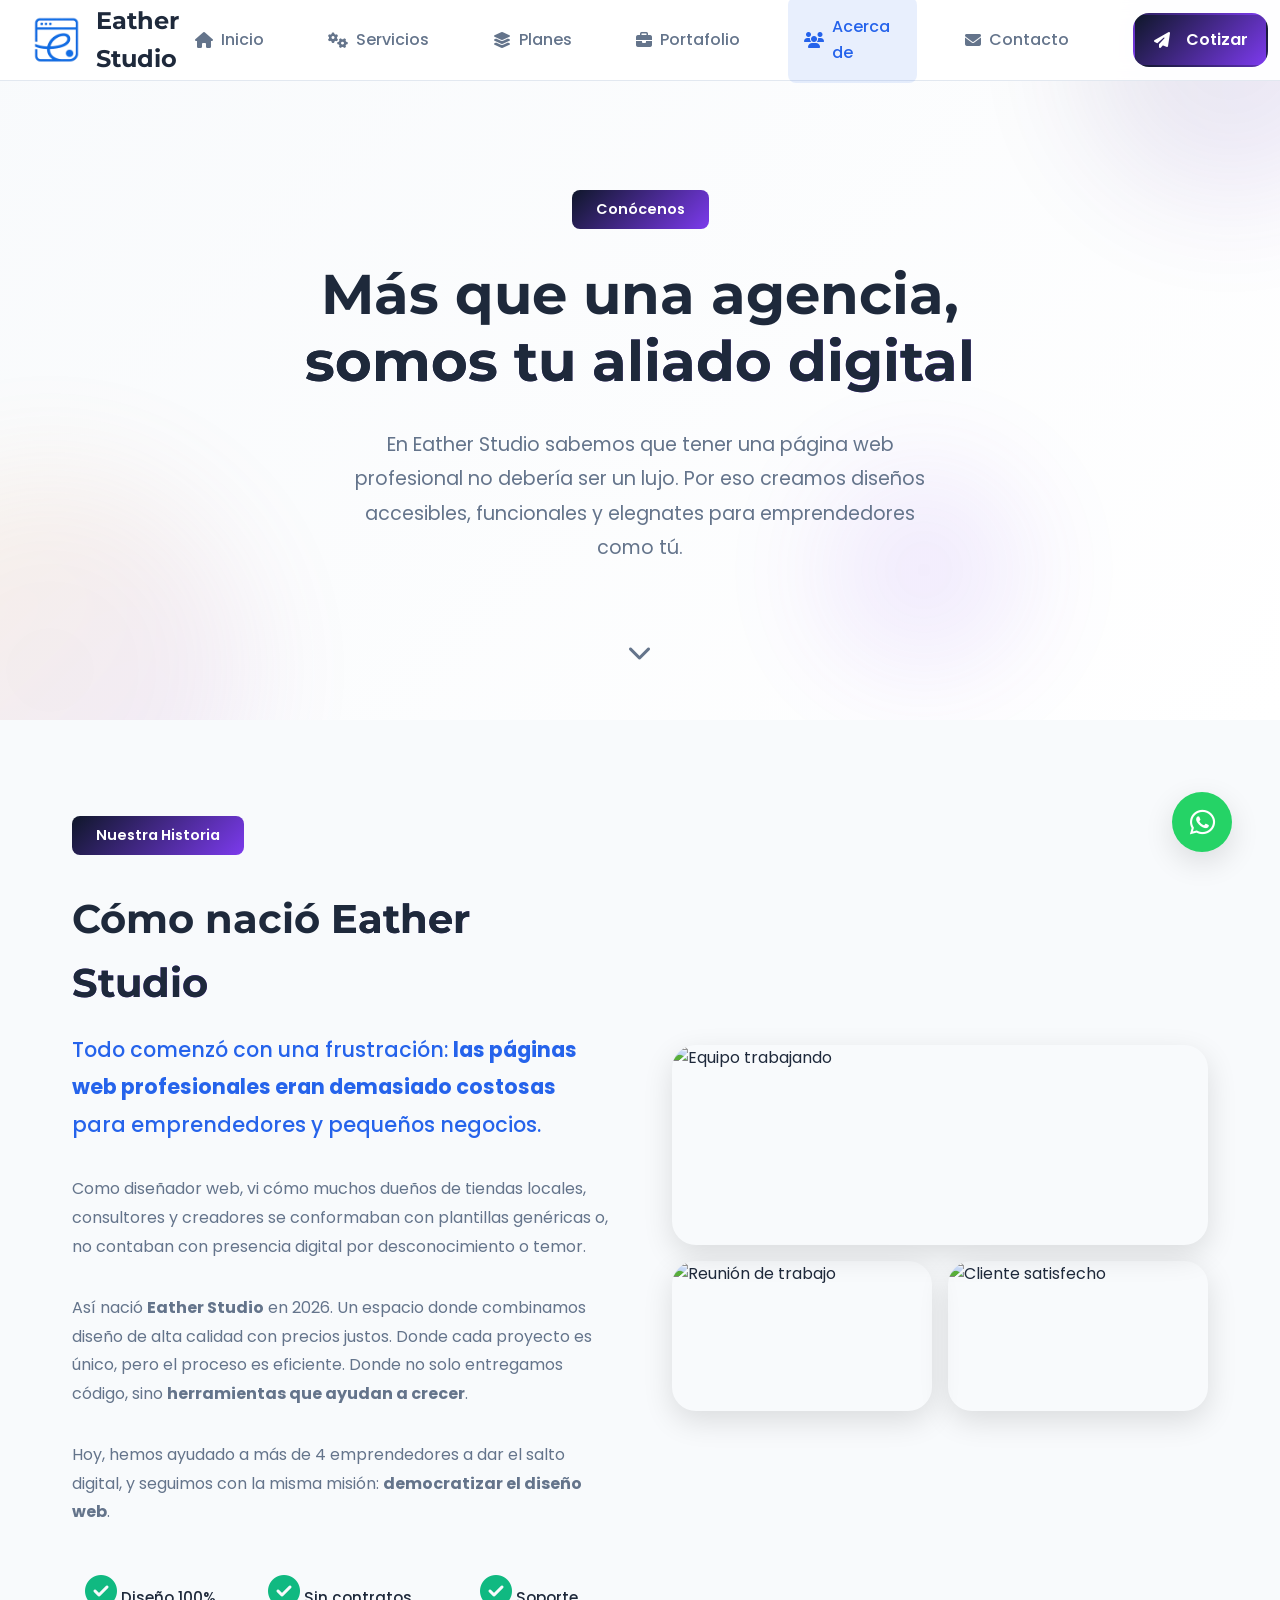
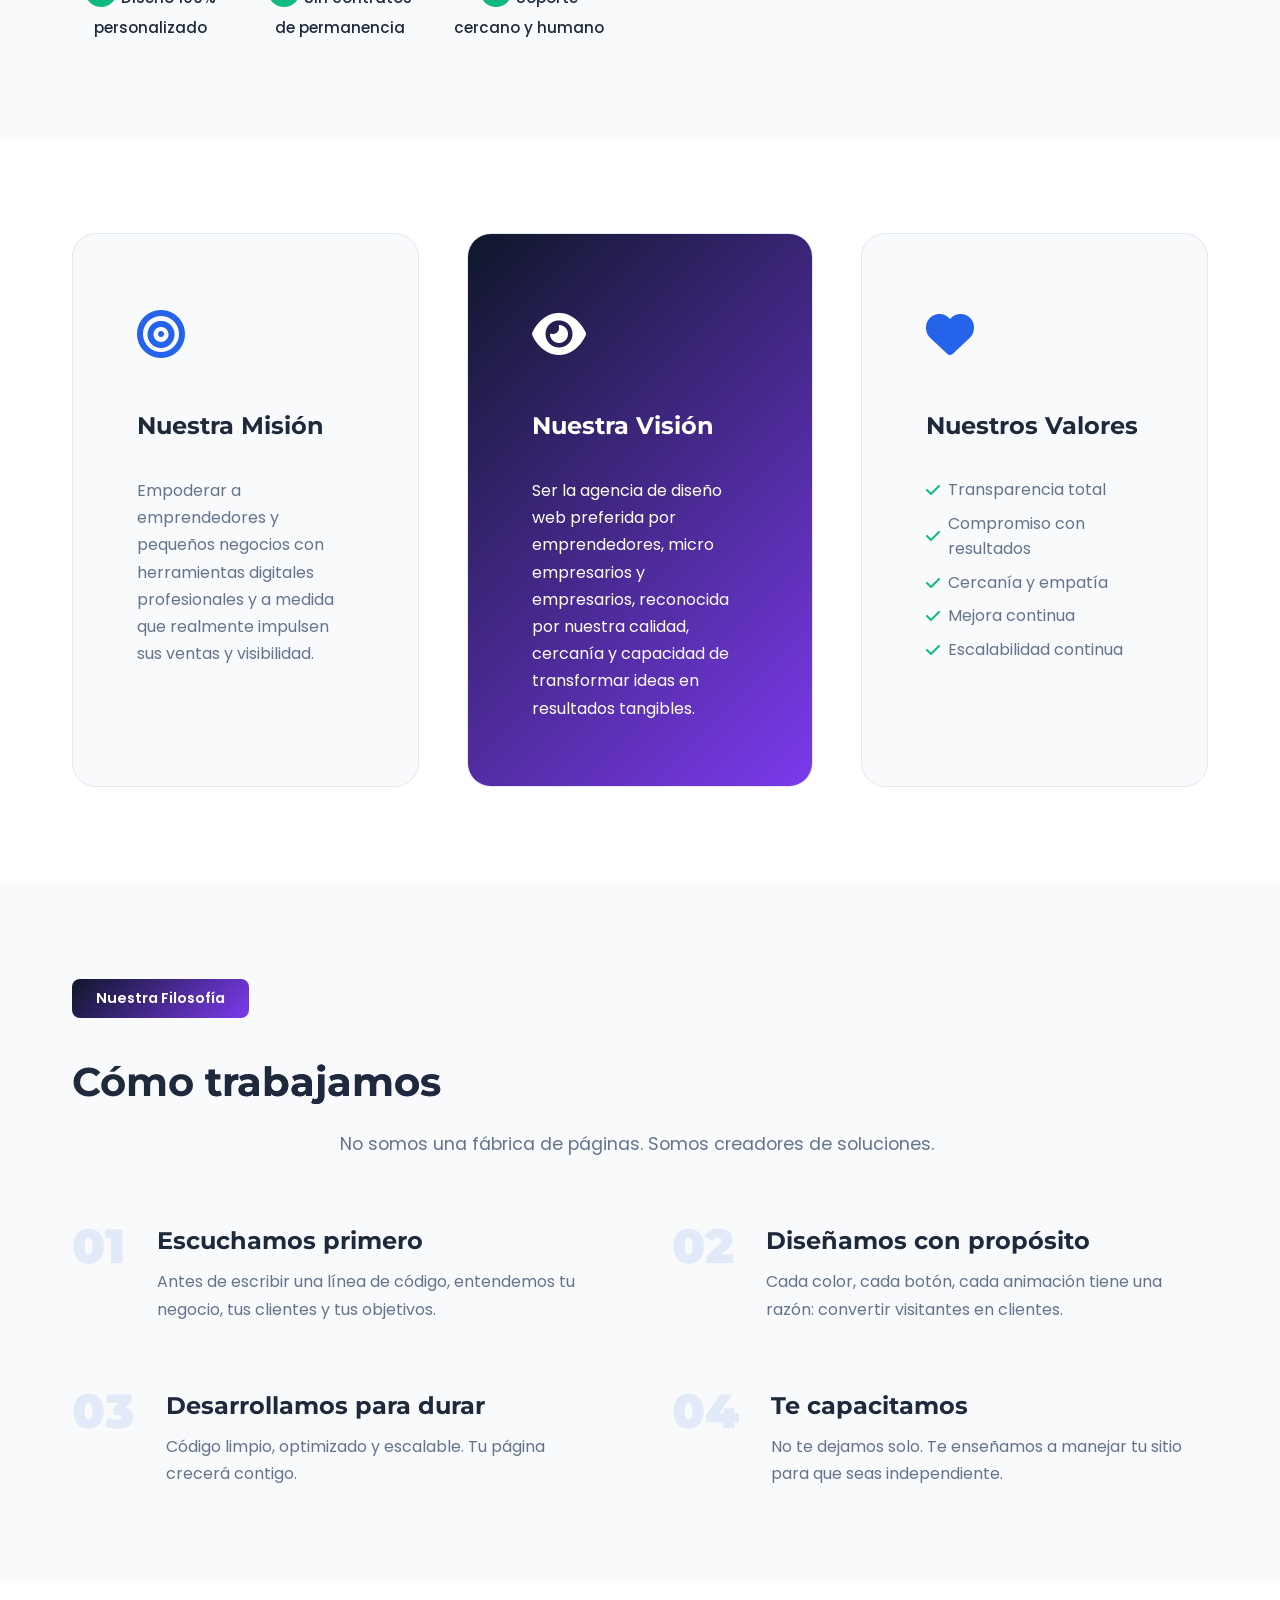
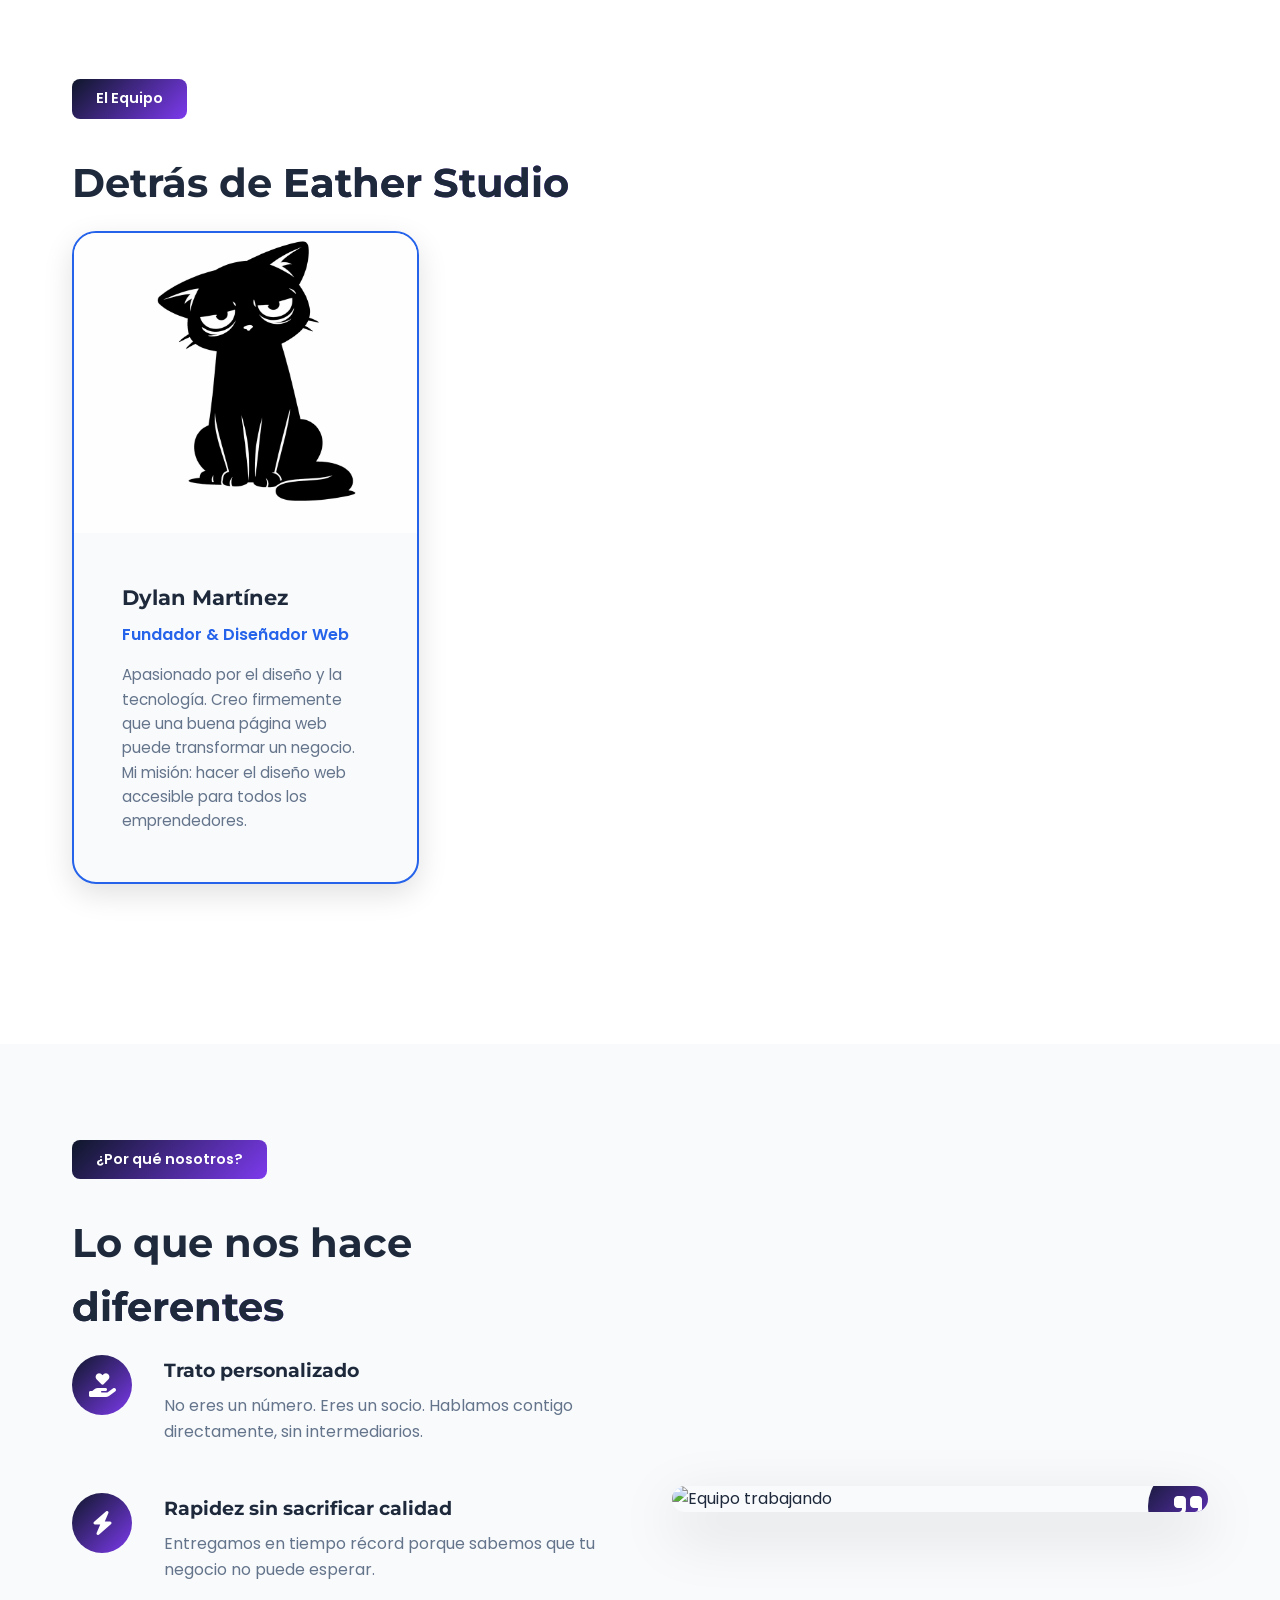
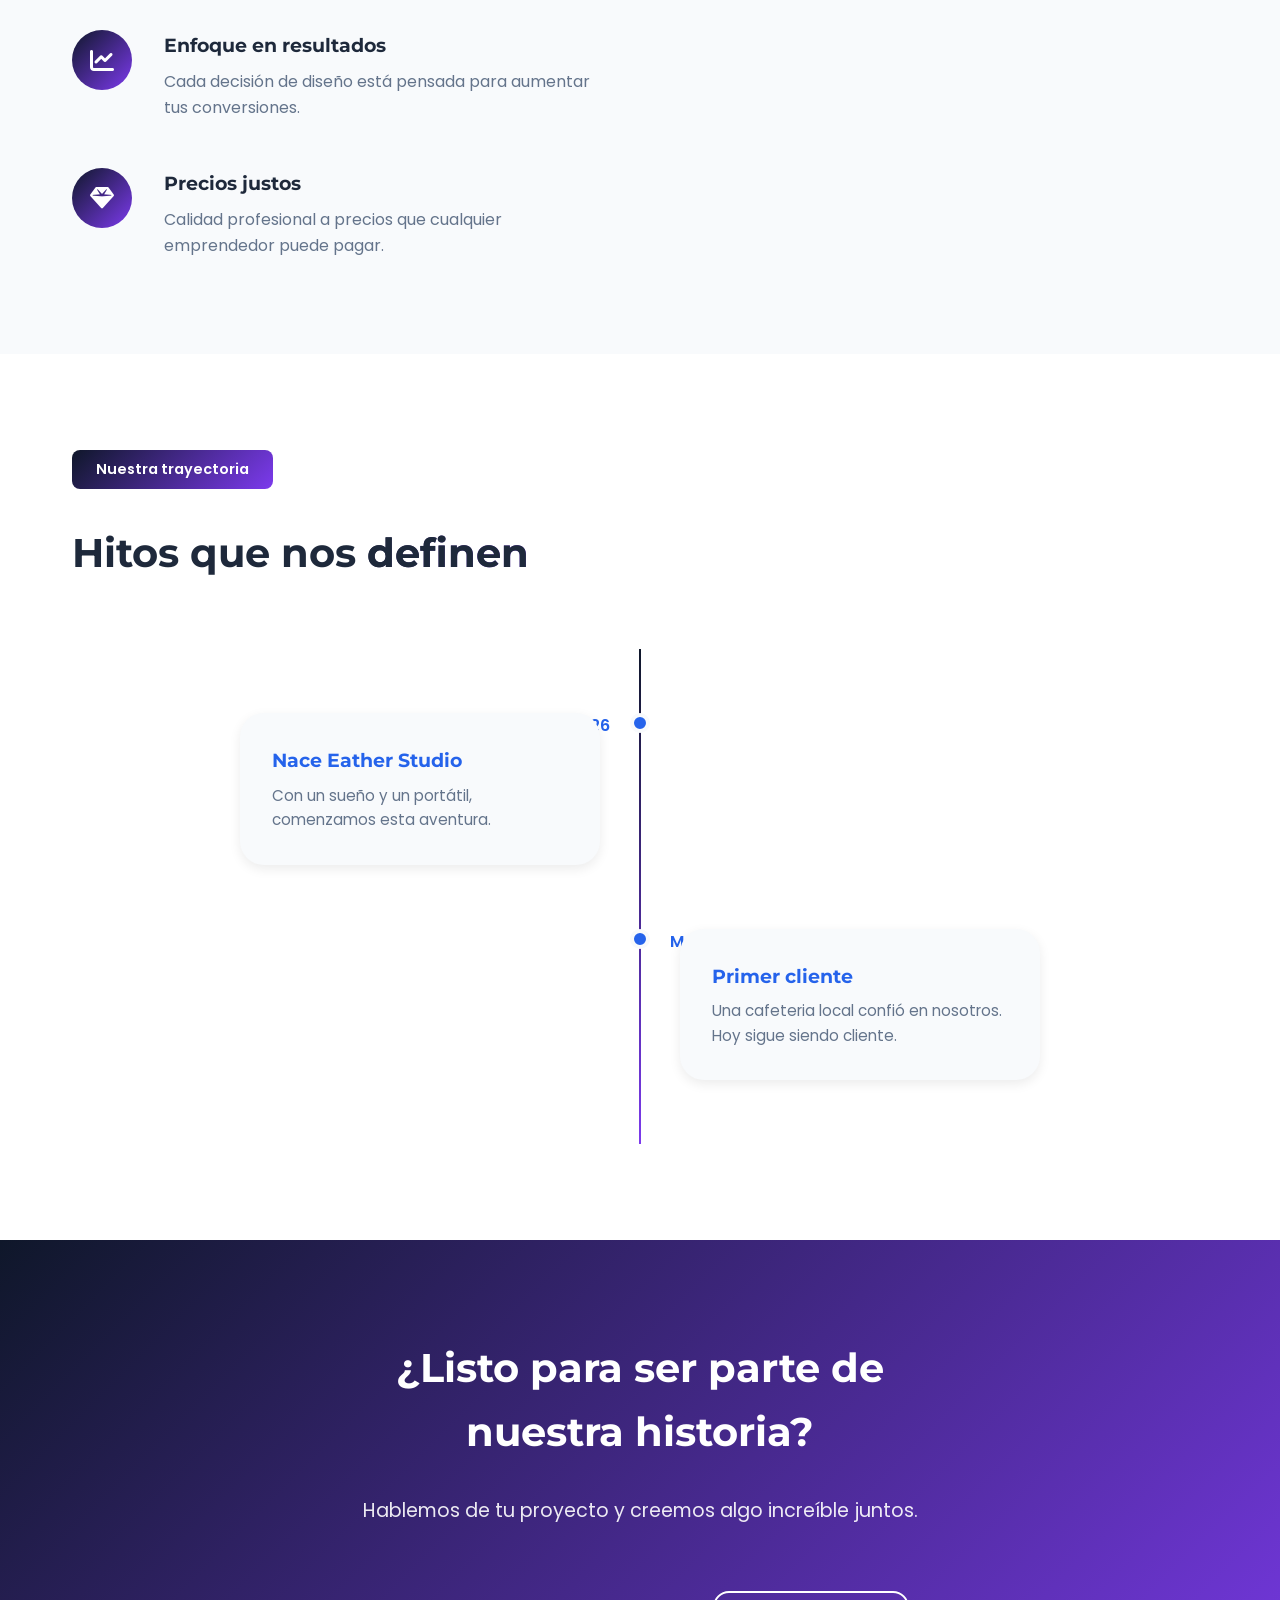
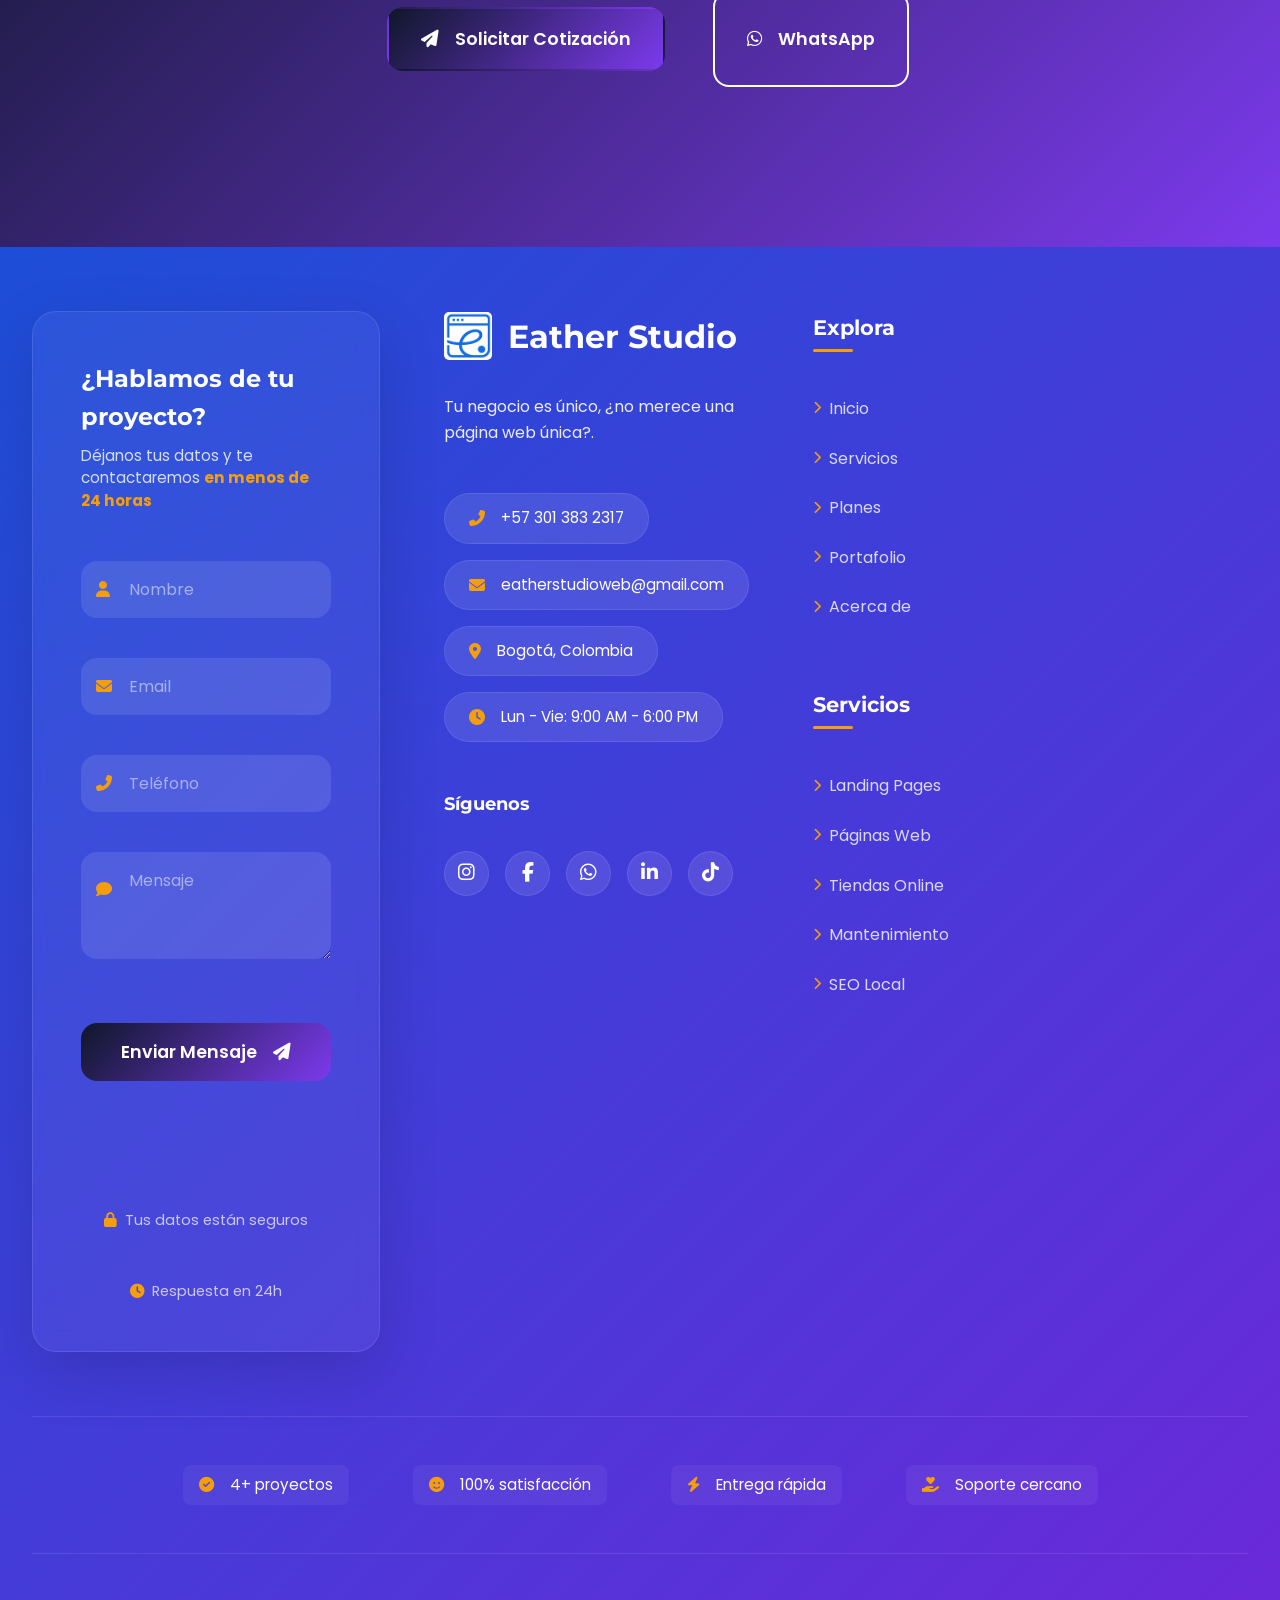
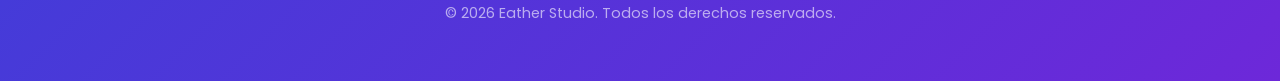
==== commit 26af03a0: "Update acerca_de.html" ====
--- a/acerca_de.html
+++ b/acerca_de.html
@@ -274,7 +274,7 @@
                         <p class="team-bio">
                             Apasionado por el diseño y la tecnología. Creo firmemente que una buena 
                             página web puede transformar un negocio. Mi misión: hacer el diseño web 
-                            accesible para todos los emprendedores colombianos.
+                            accesible para todos los emprendedores.
                         </p>
                     </div>
                 </div>
@@ -607,4 +607,4 @@
     <script src="/js/index.js"></script>
     <script src="/js/acerca de.js"></script>
 </body>
-</html>+</html>
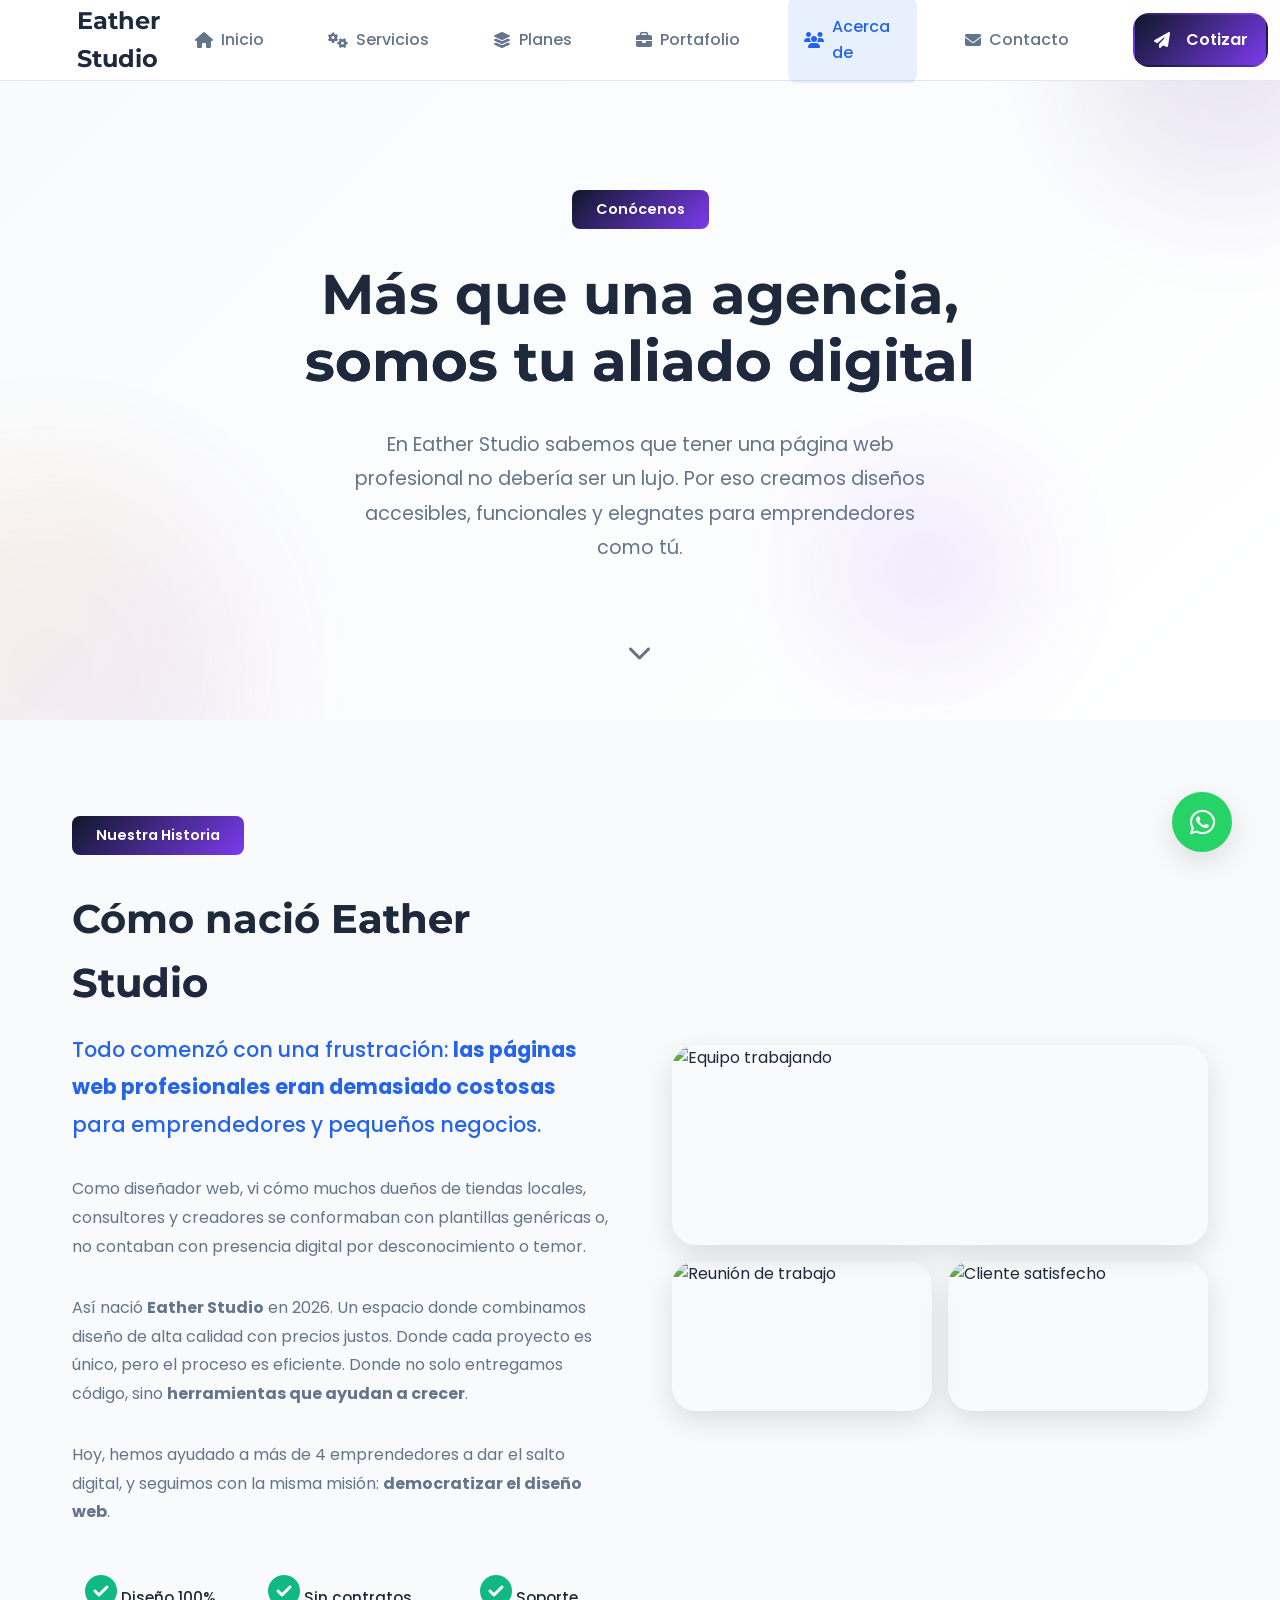
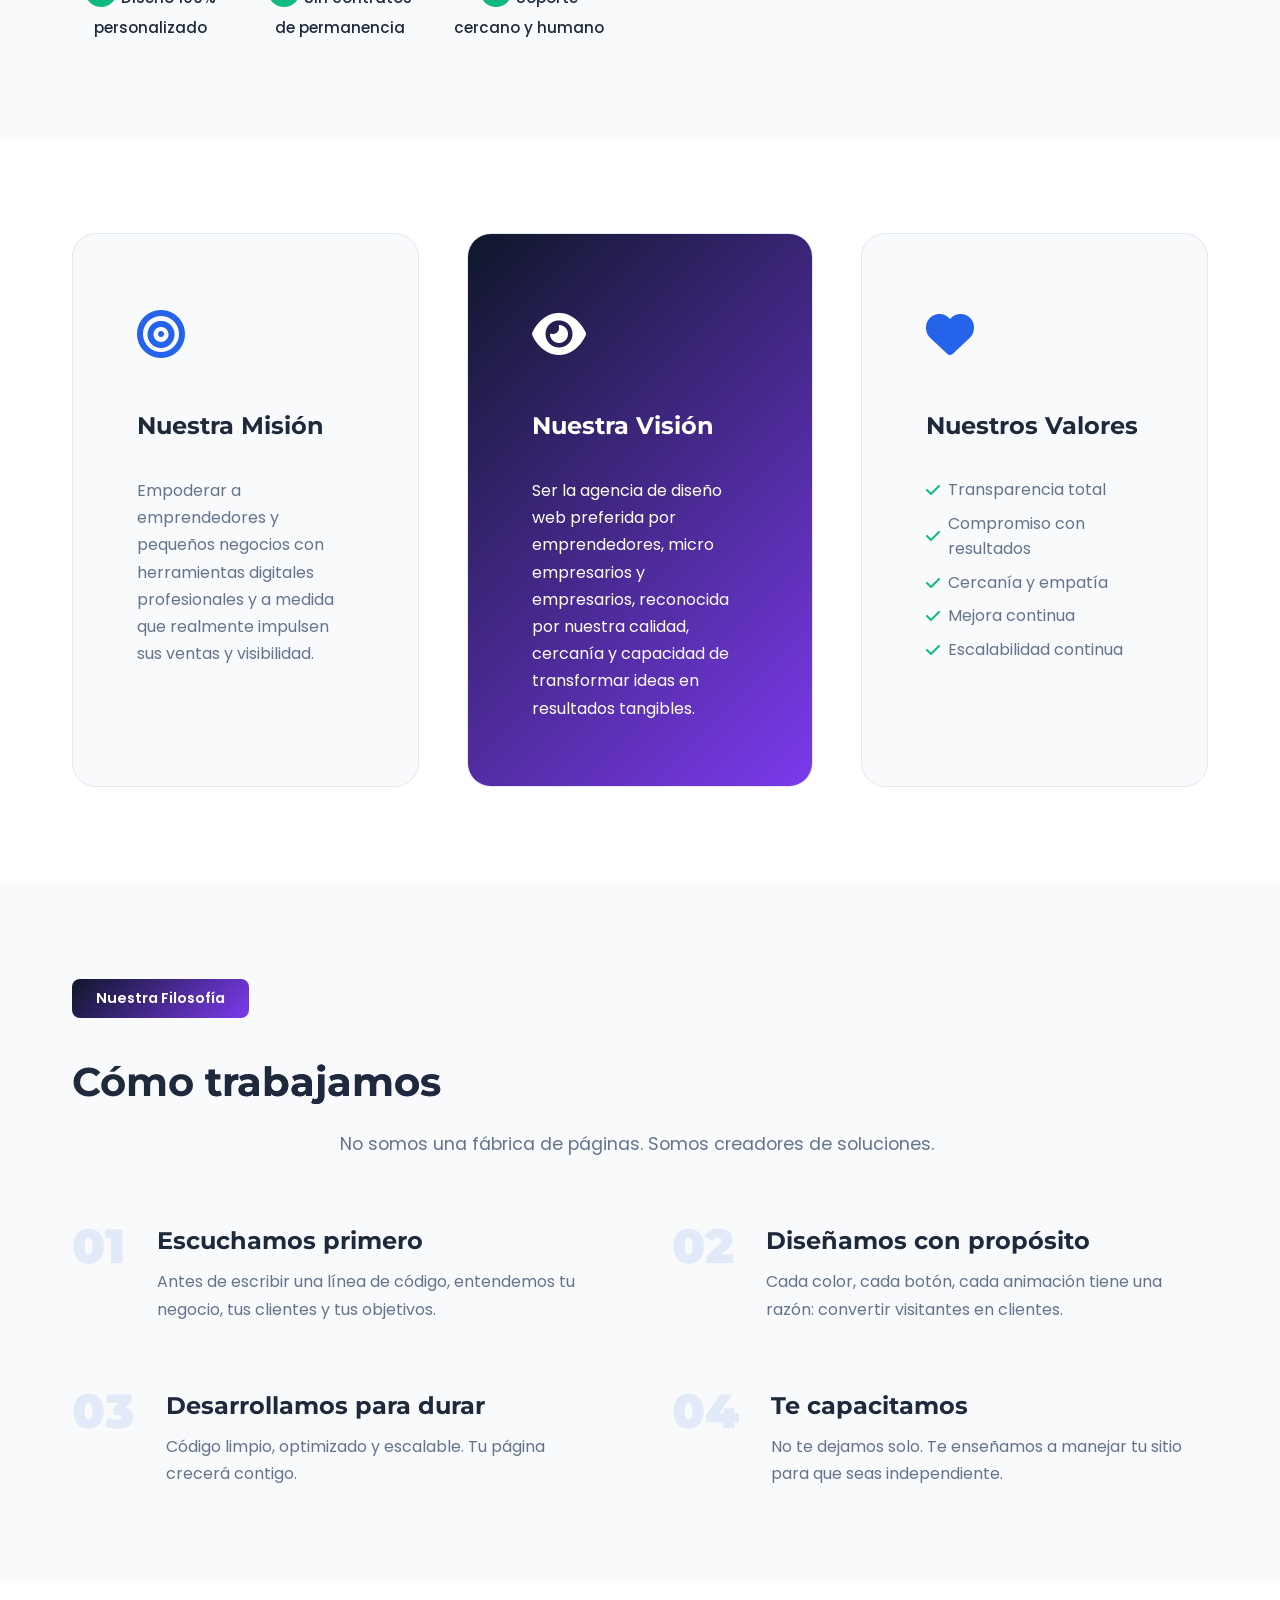
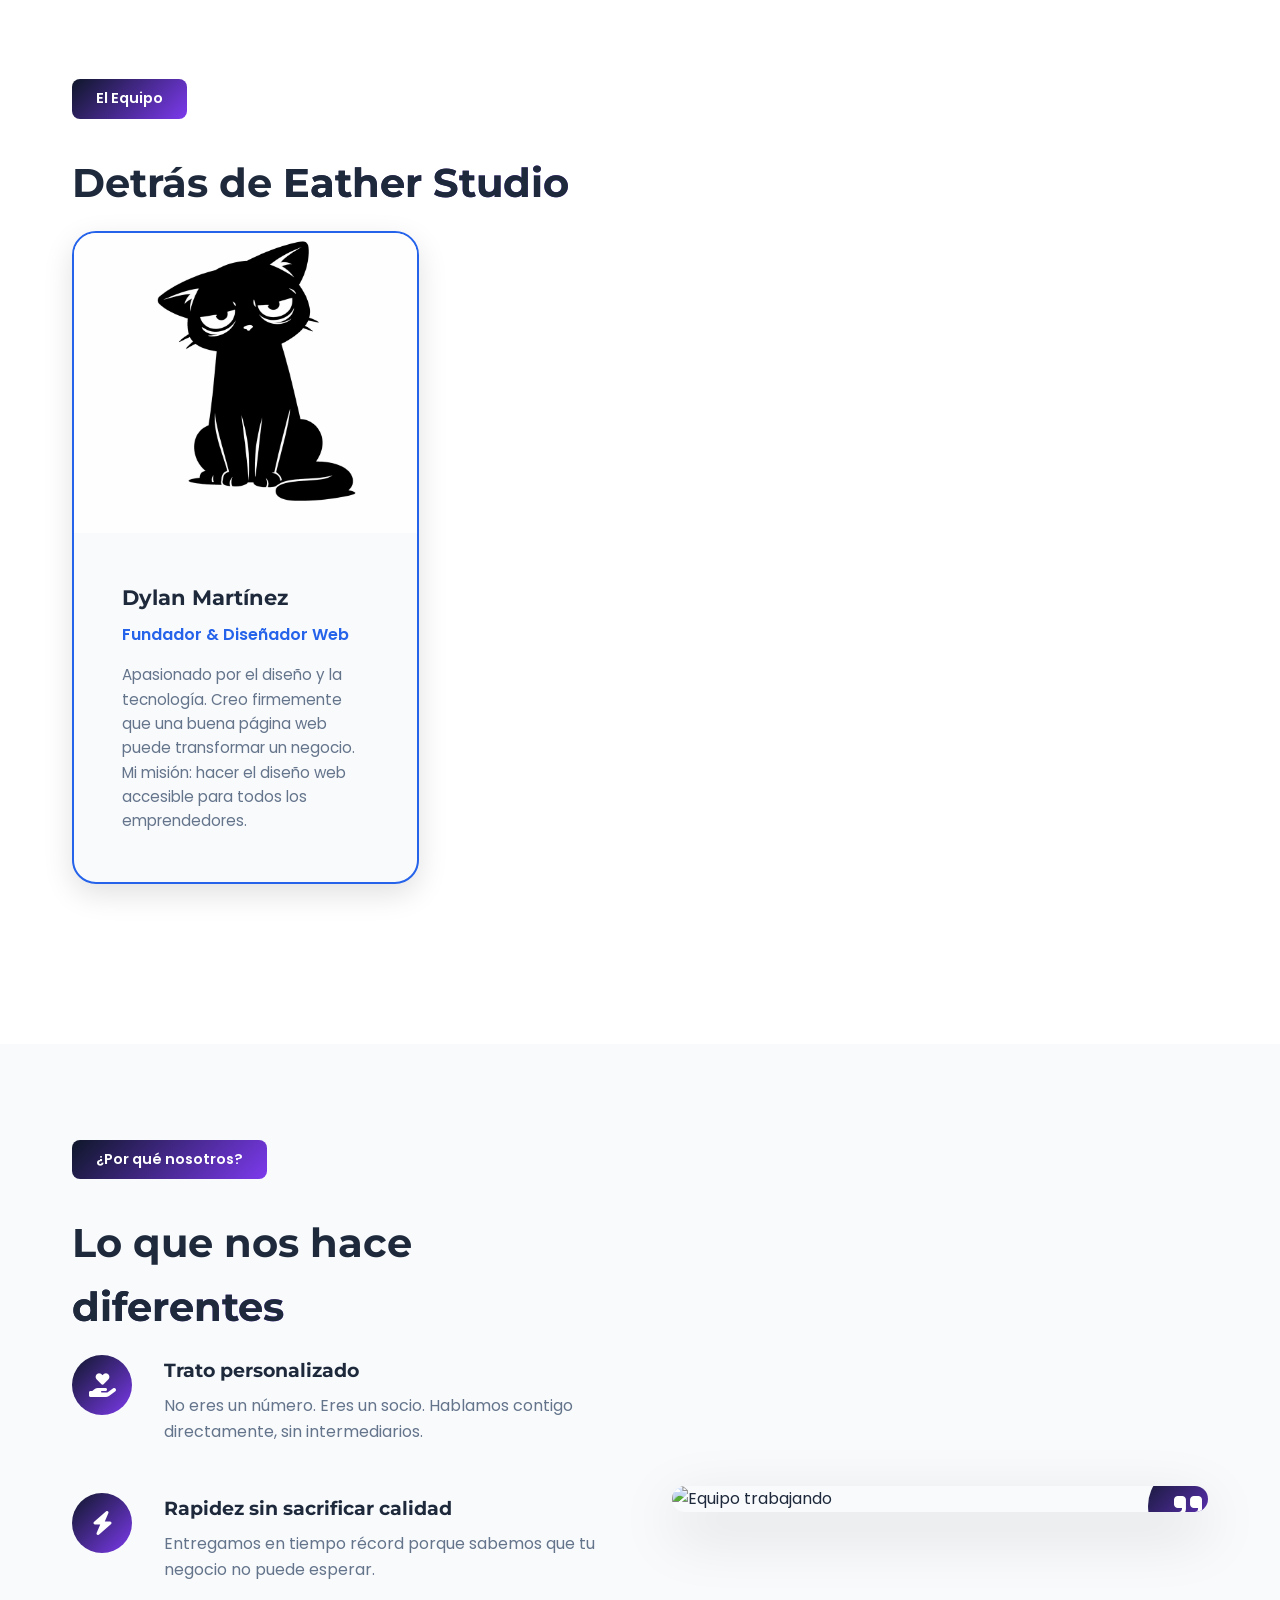
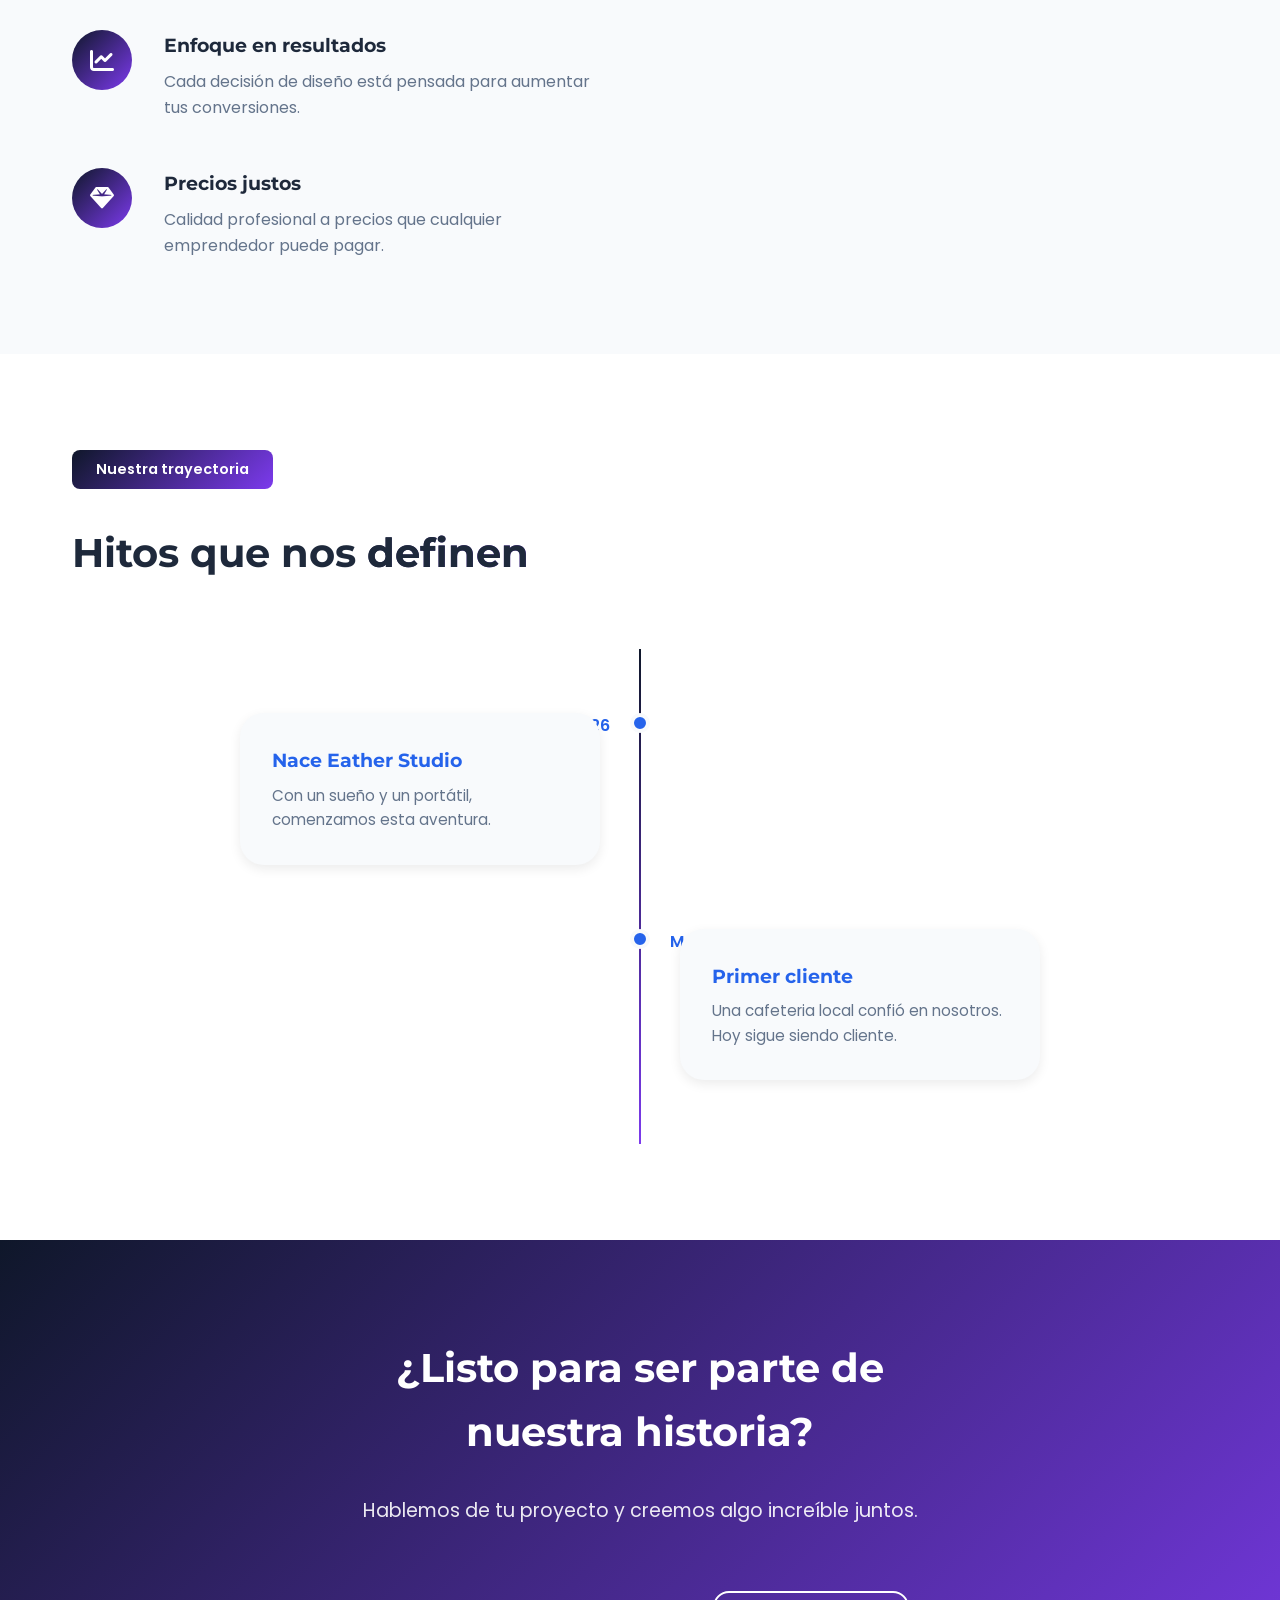
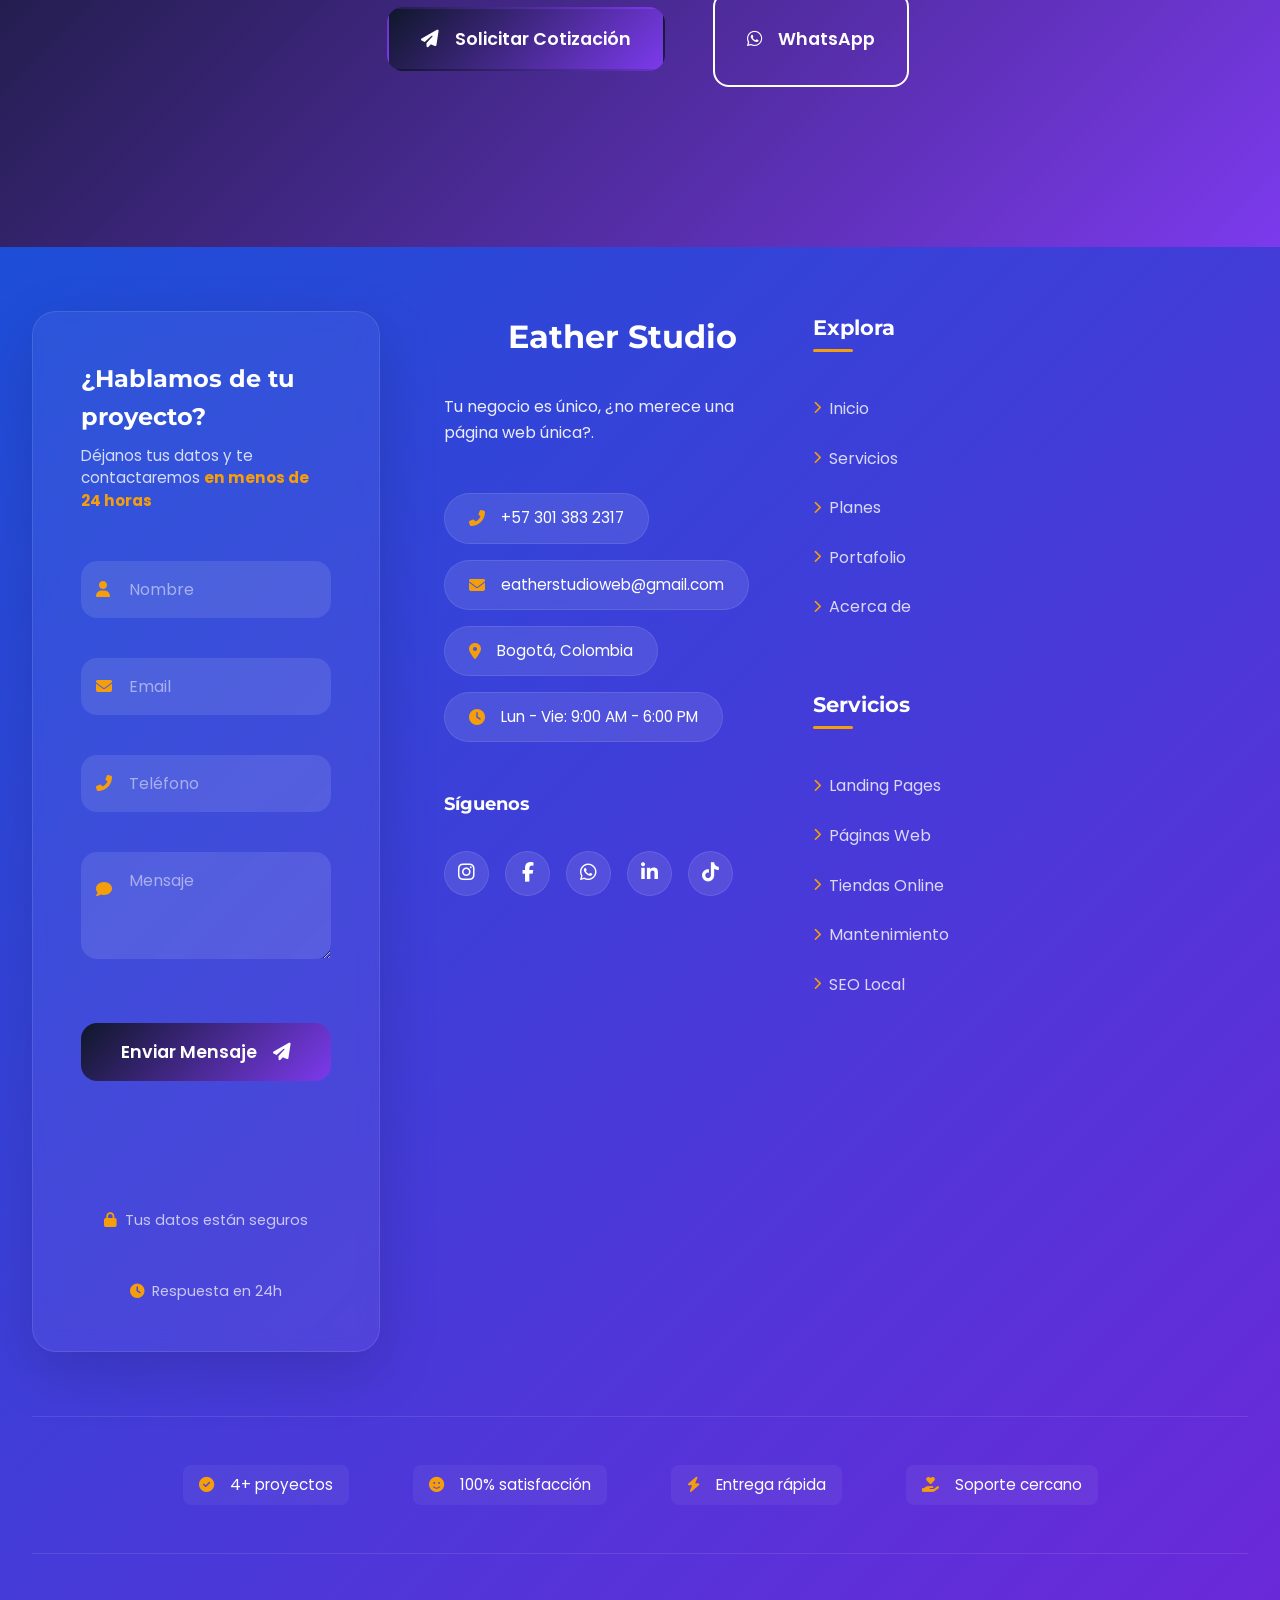
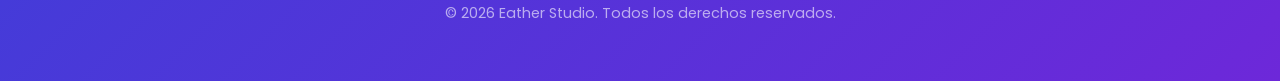
==== commit 95da4791: "Update acerca_de.html" ====
--- a/acerca_de.html
+++ b/acerca_de.html
@@ -26,7 +26,7 @@
     <link rel="stylesheet" href="../css/index.css">
     <link rel="stylesheet" href="../css/acerca de.css">
     
-    <link rel="icon" href="./imagenes/algo.png" type="image/x-icon">
+    <link rel="icon" href="./imagenes/favicon.png" type="image/x-icon">
 </head>
 <body>
     <!-- Misma navegación (con indicador de página activa) -->
@@ -34,7 +34,7 @@
         <div class="nav-container">
             <div class="nav-brand">
                 <a href="index.html" class="logo">
-                    <img src="./imagenes/algo.png" alt="" class="imglogo">
+                    <img src="./imagenes/favicon.png" alt="" class="imglogo">
                     <span class="logo-text">Eather Studio</span>
                 </a>
             </div>
@@ -491,7 +491,7 @@
                 <!-- COLUMNA 1: Marca y contacto rápido -->
                 <div class="footer-premium-col brand-col">
                     <div class="footer-premium-logo">
-                        <img src="./imagenes/algo.png" alt="" class="imglogo" style="background-color: white; border-radius: 5px;">
+                        <img src="./imagenes/favicon.png" alt="" class="imglogo" style="background-color: white; border-radius: 5px;">
                         <span class="logo-text">Eather Studio</span>
                     </div>
                     
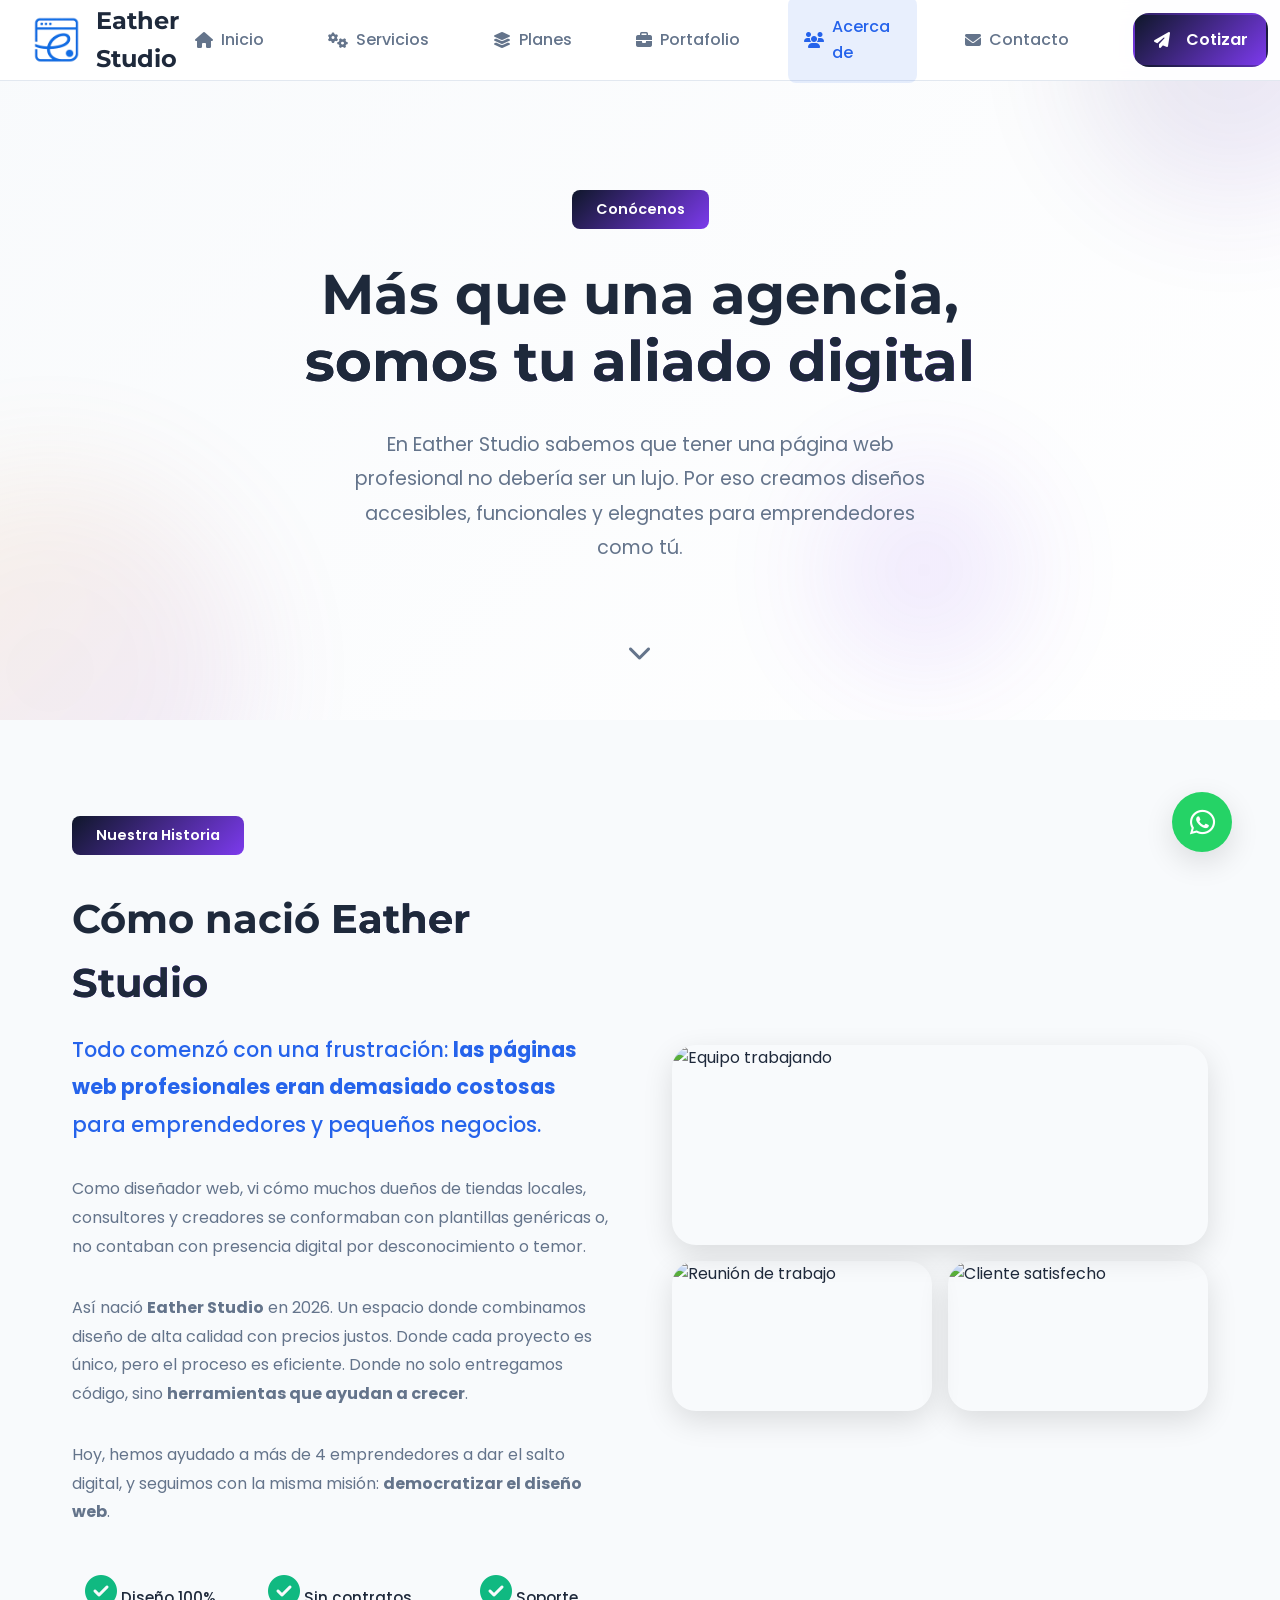
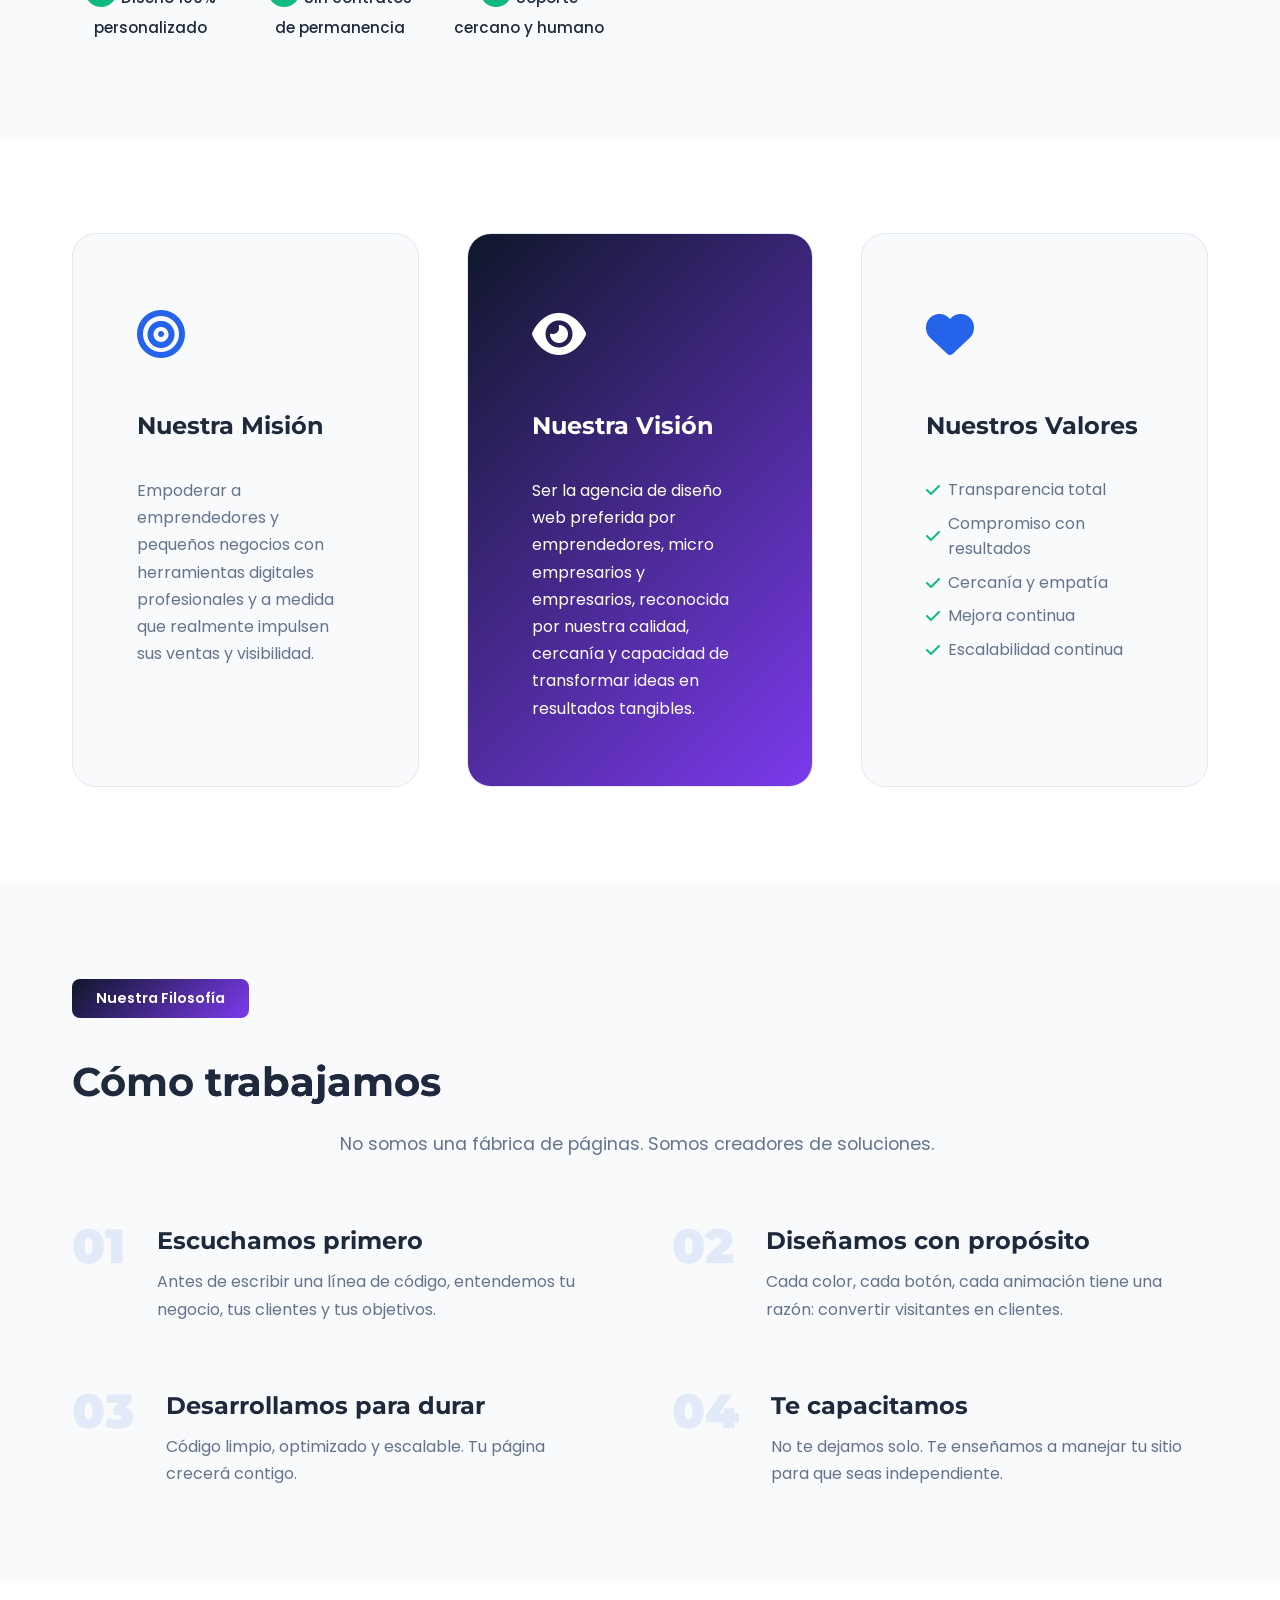
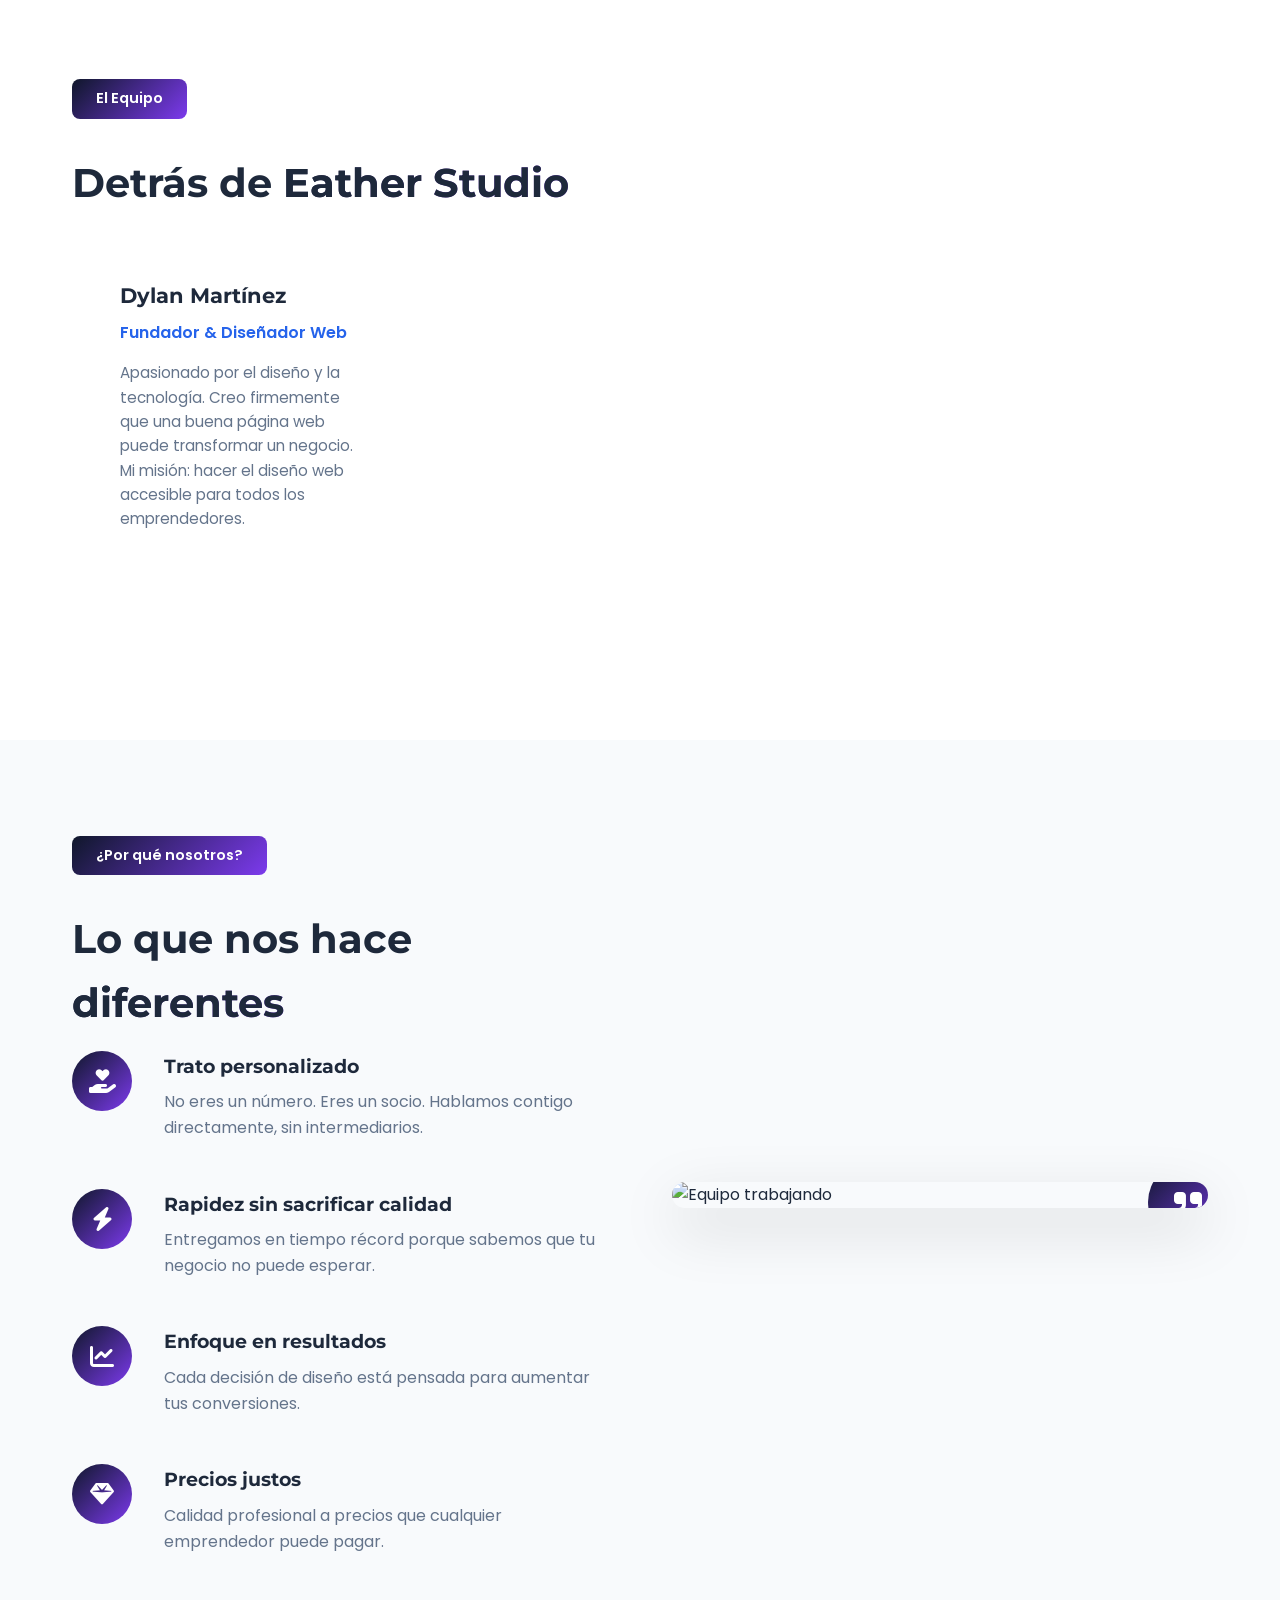
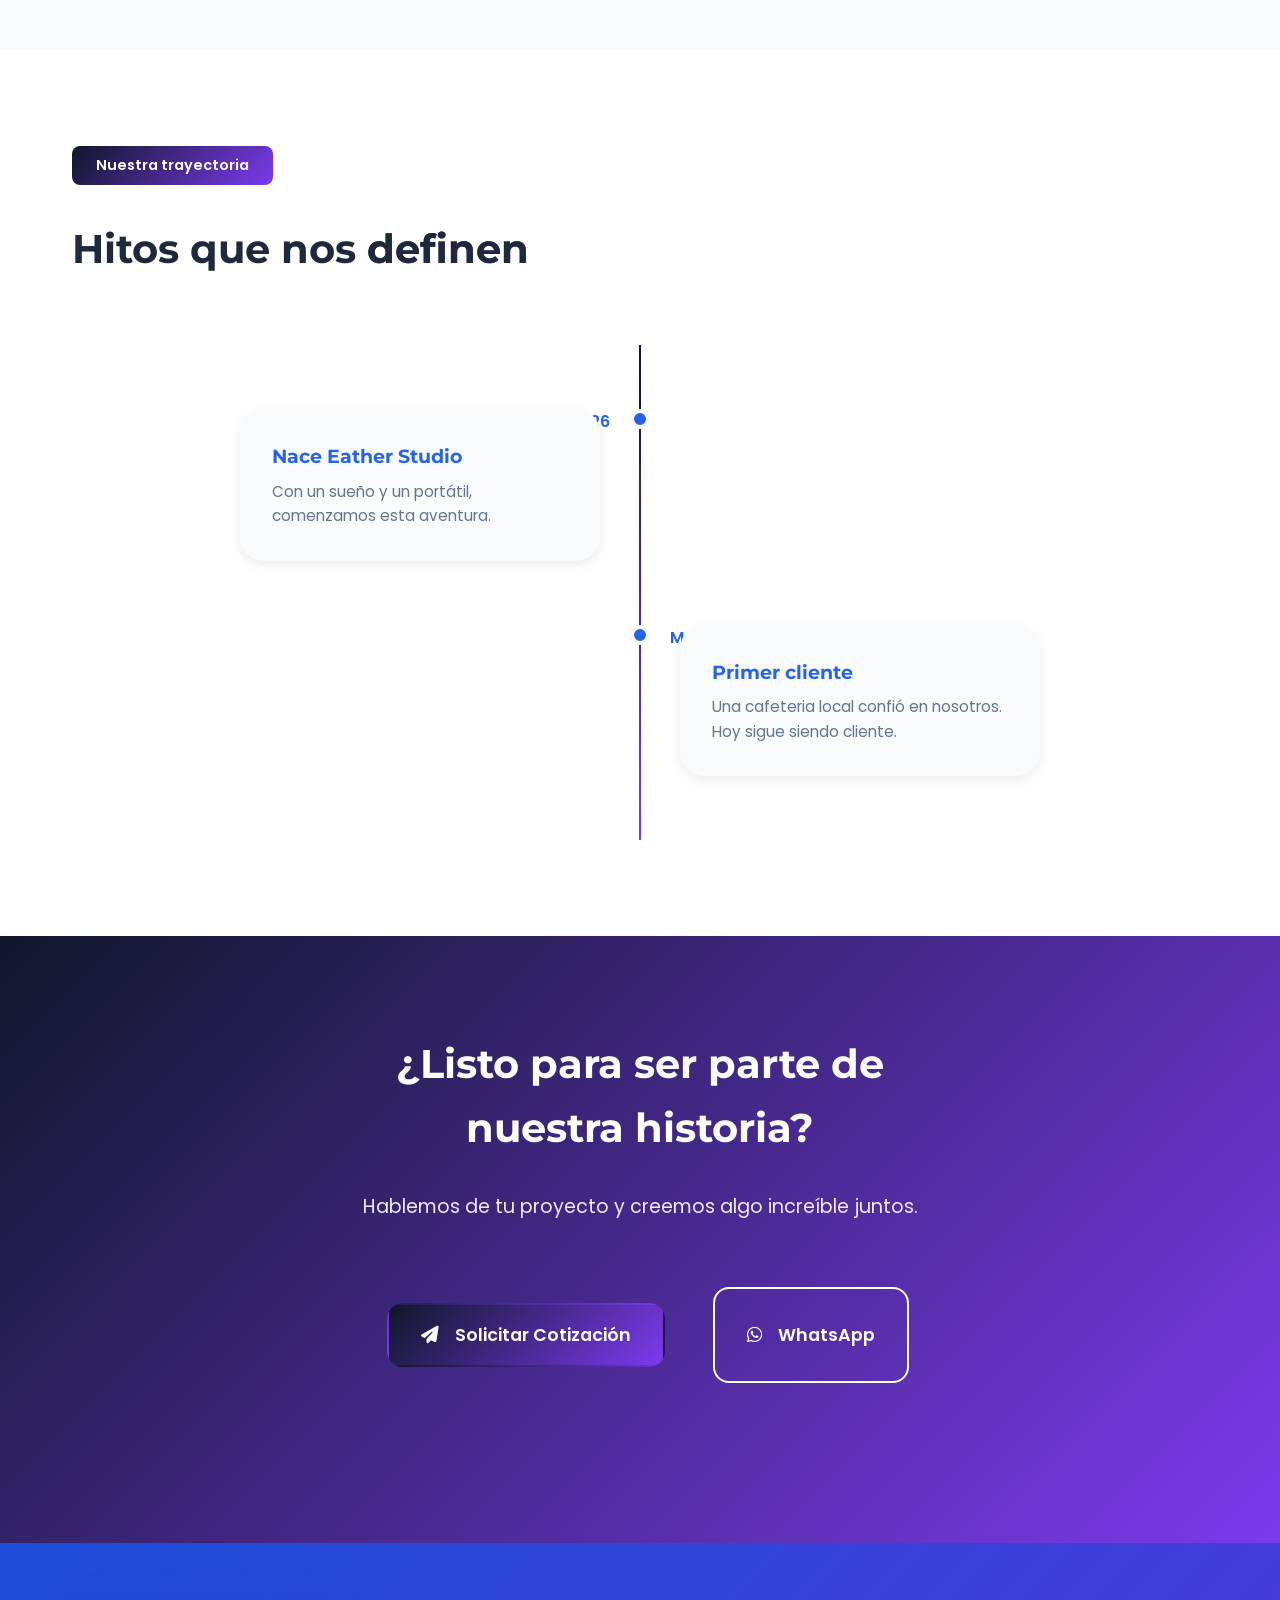
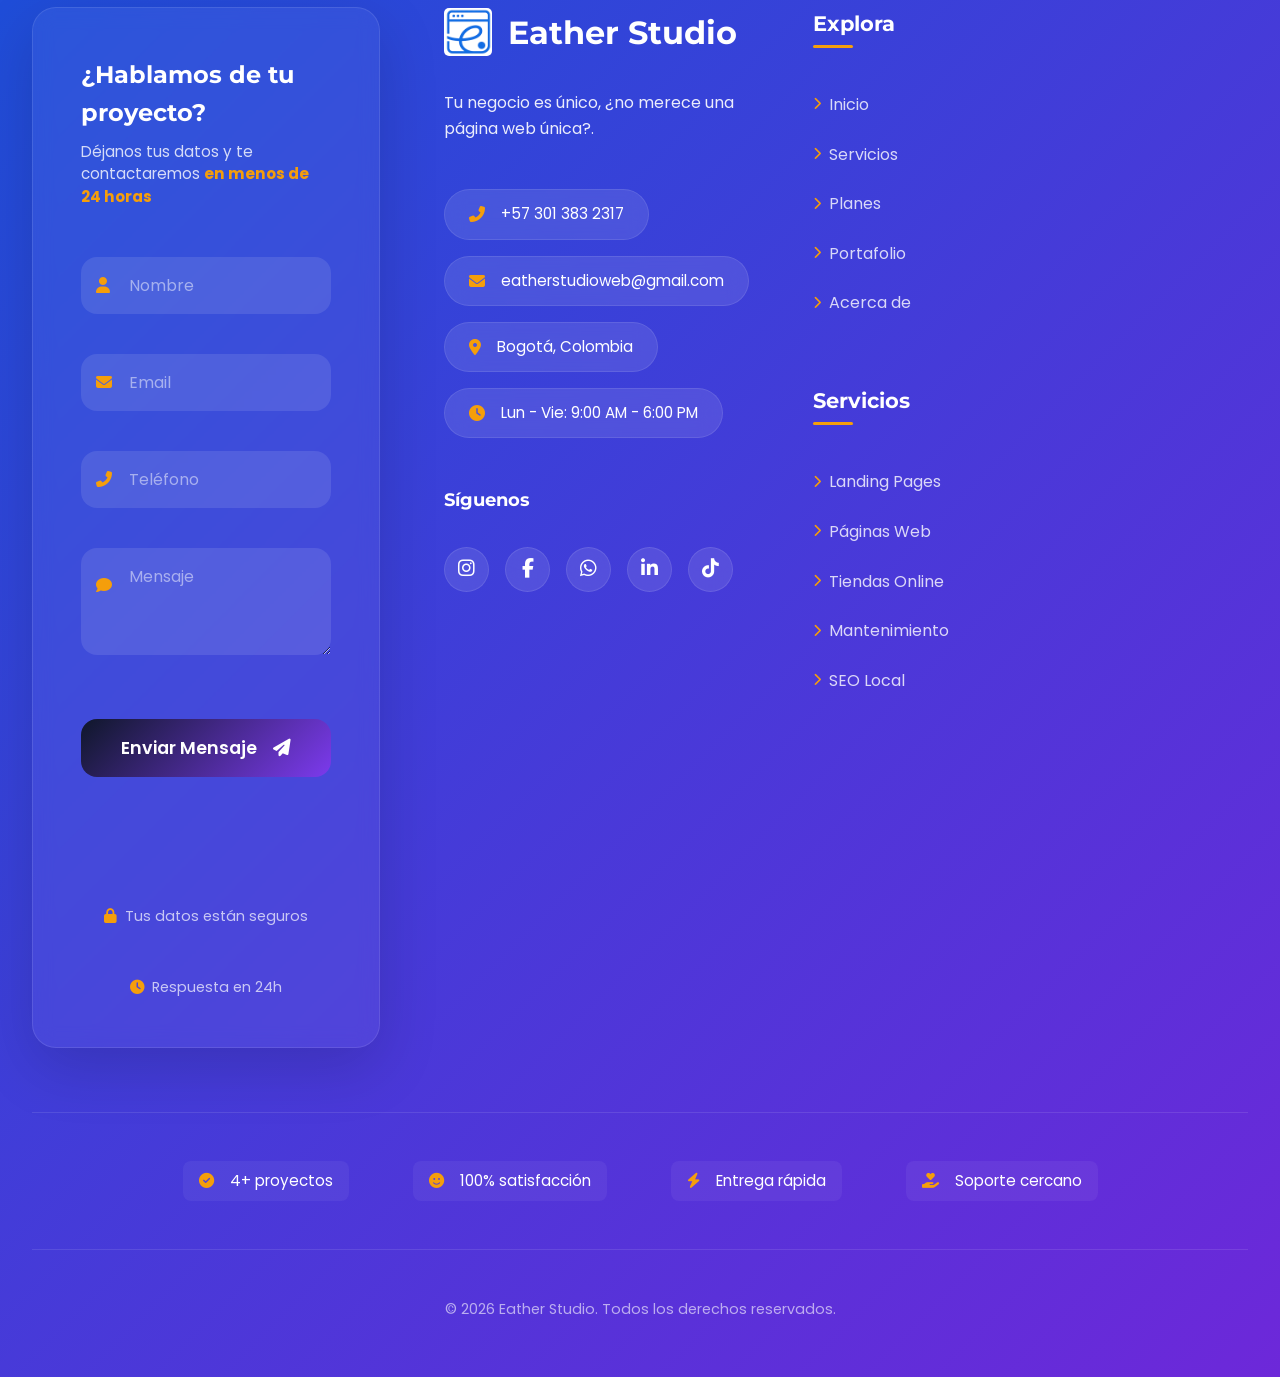
==== commit 8941ea2f: "Update acerca_de.html" ====
--- a/acerca_de.html
+++ b/acerca_de.html
@@ -263,11 +263,11 @@
             </div>
             
             <div class="team-grid">
-                <!-- Tú - Fundador -->
+                <!-- Tú - Fundador
                 <div class="team-card featured">
                     <div class="team-image">
                         <img src="./imagenes/gato chamba.png" alt="Dylan Martínez - Fundador" loading="lazy">
-                    </div>
+                    </div> -->
                     <div class="team-info">
                         <h3>Dylan Martínez</h3>
                         <p class="team-role">Fundador & Diseñador Web</p>
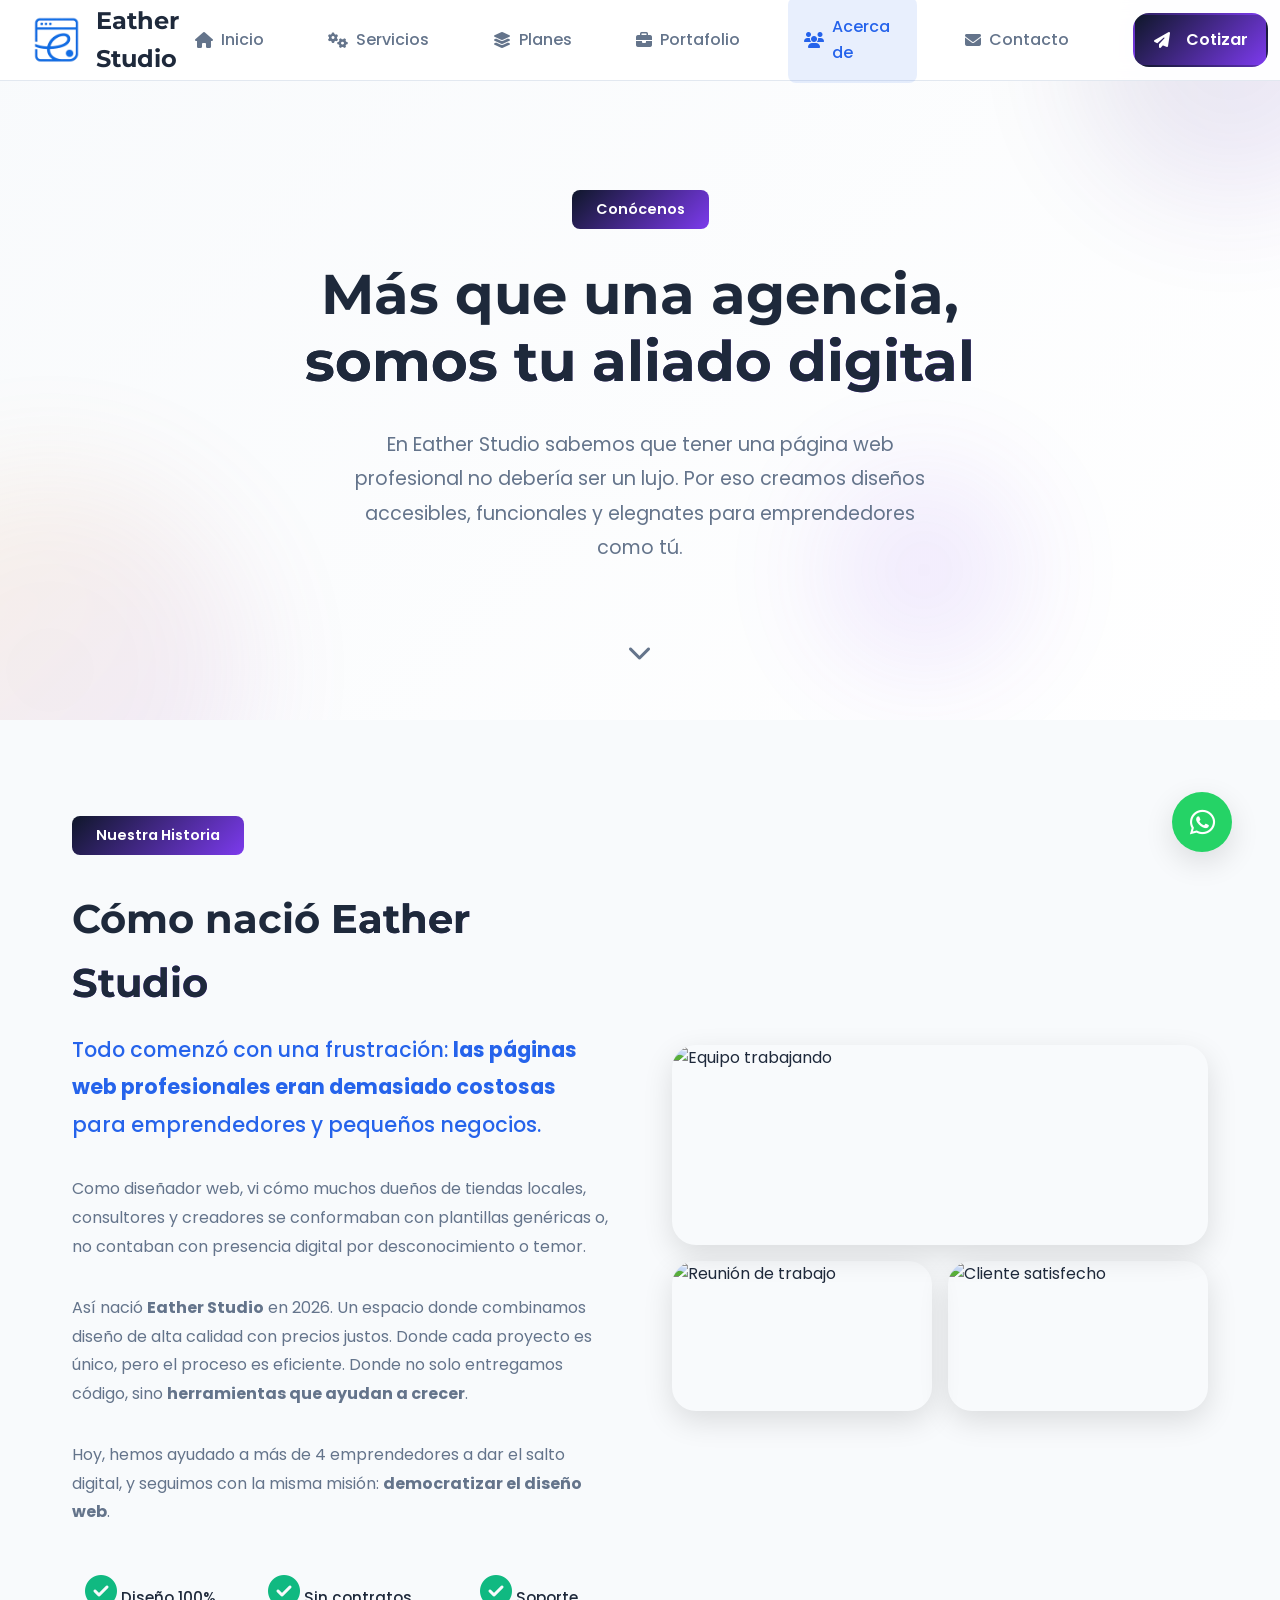
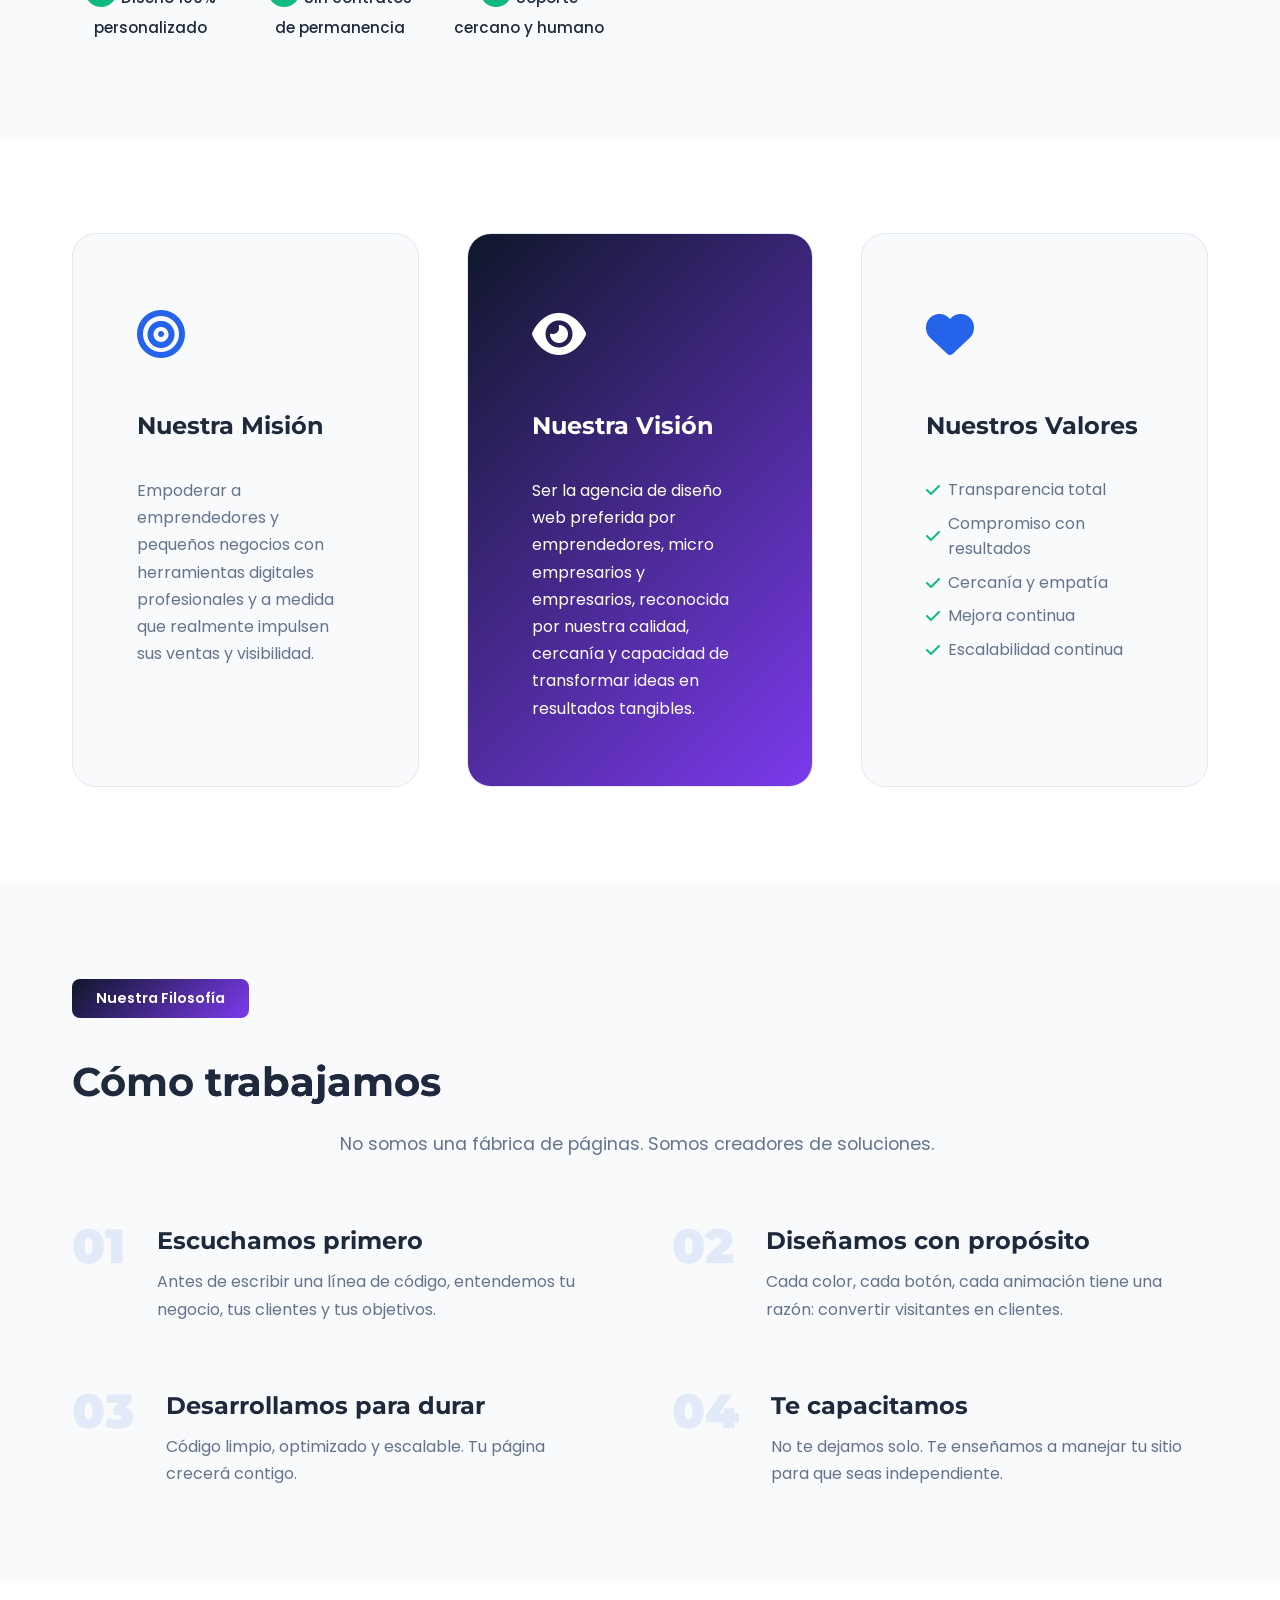
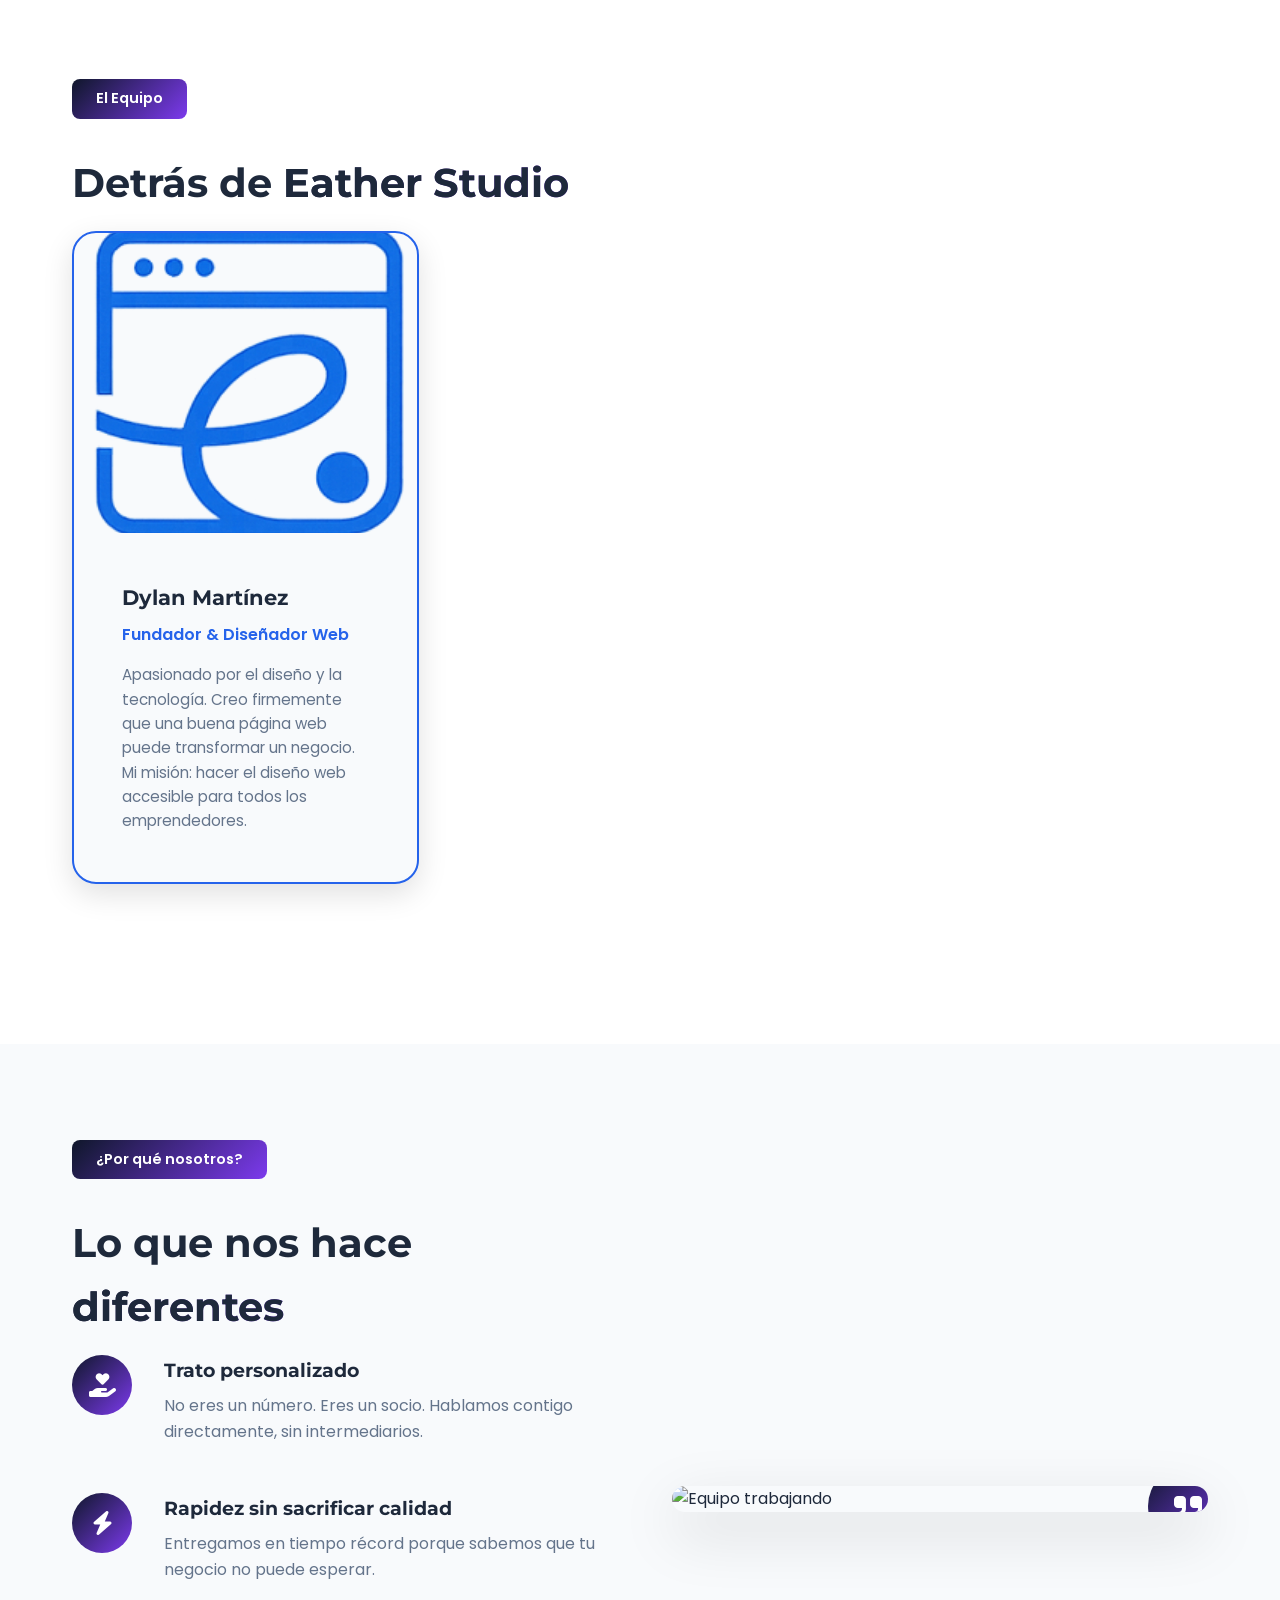
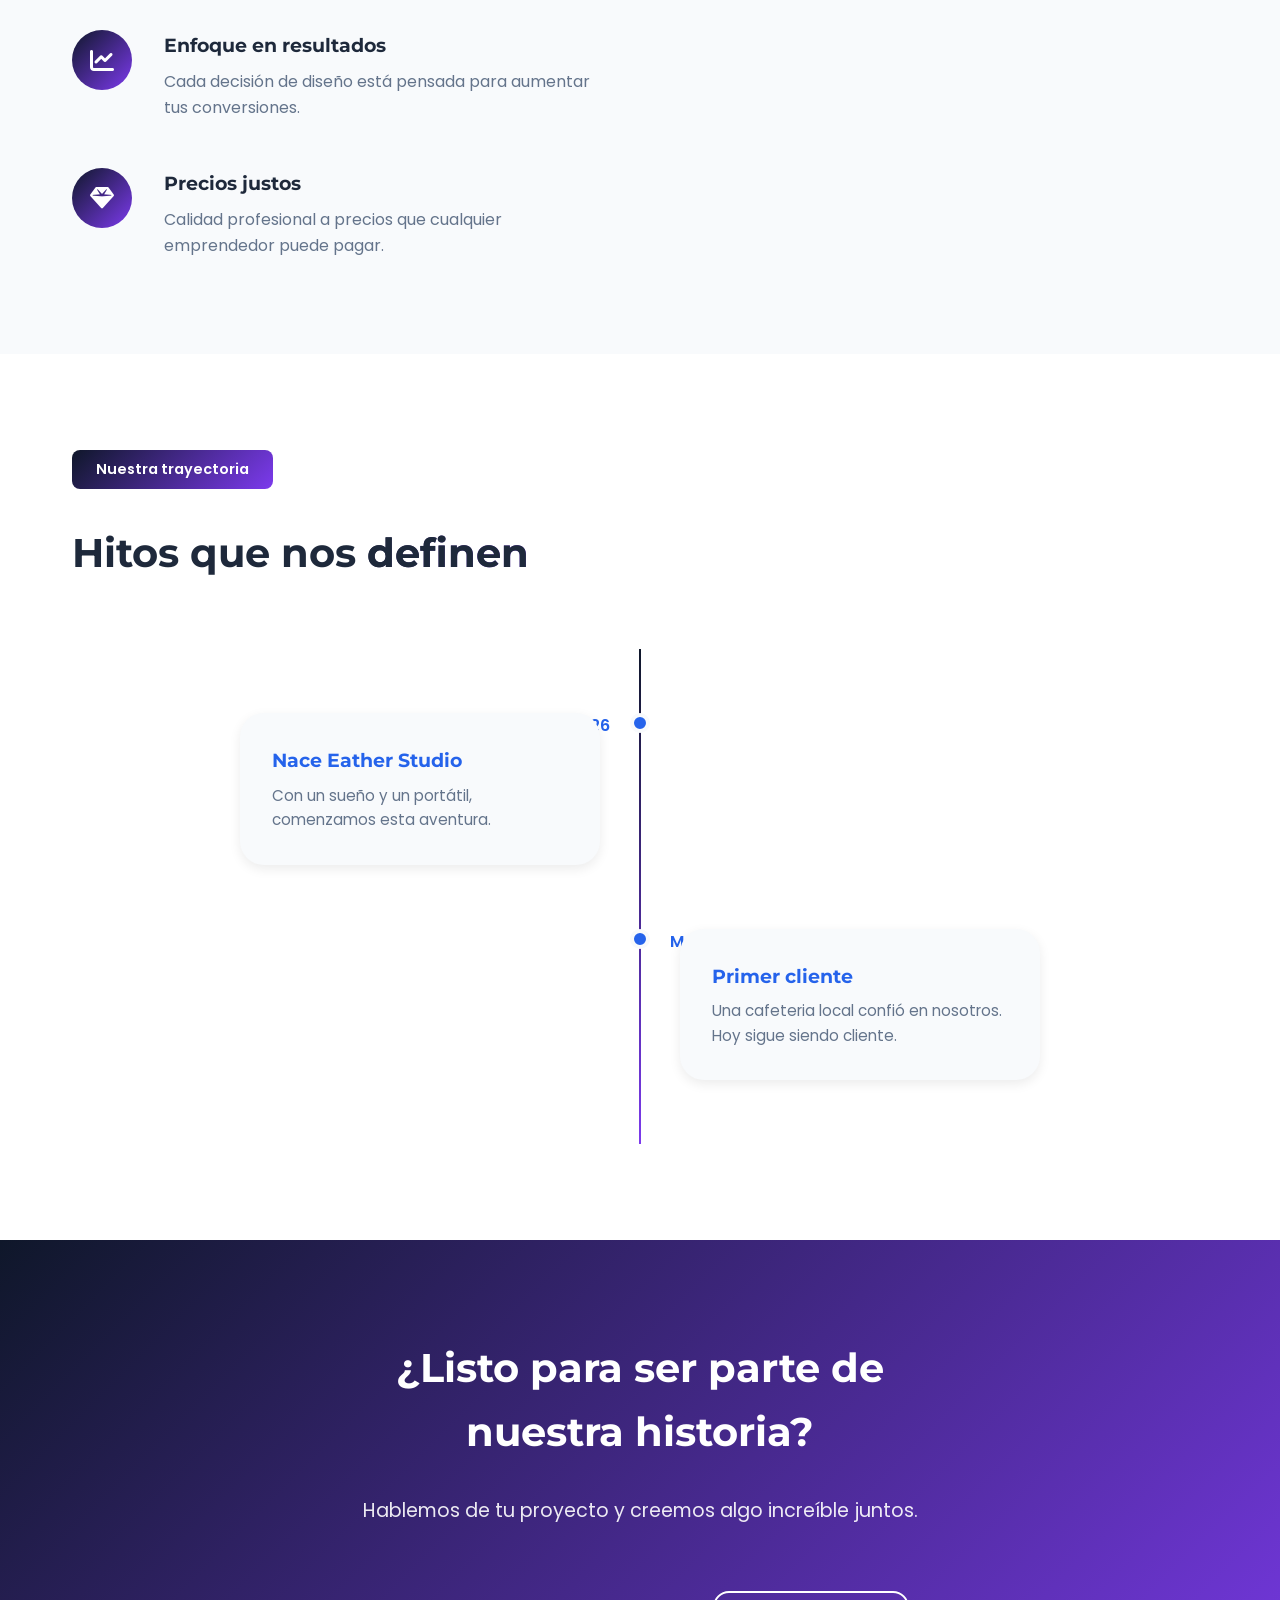
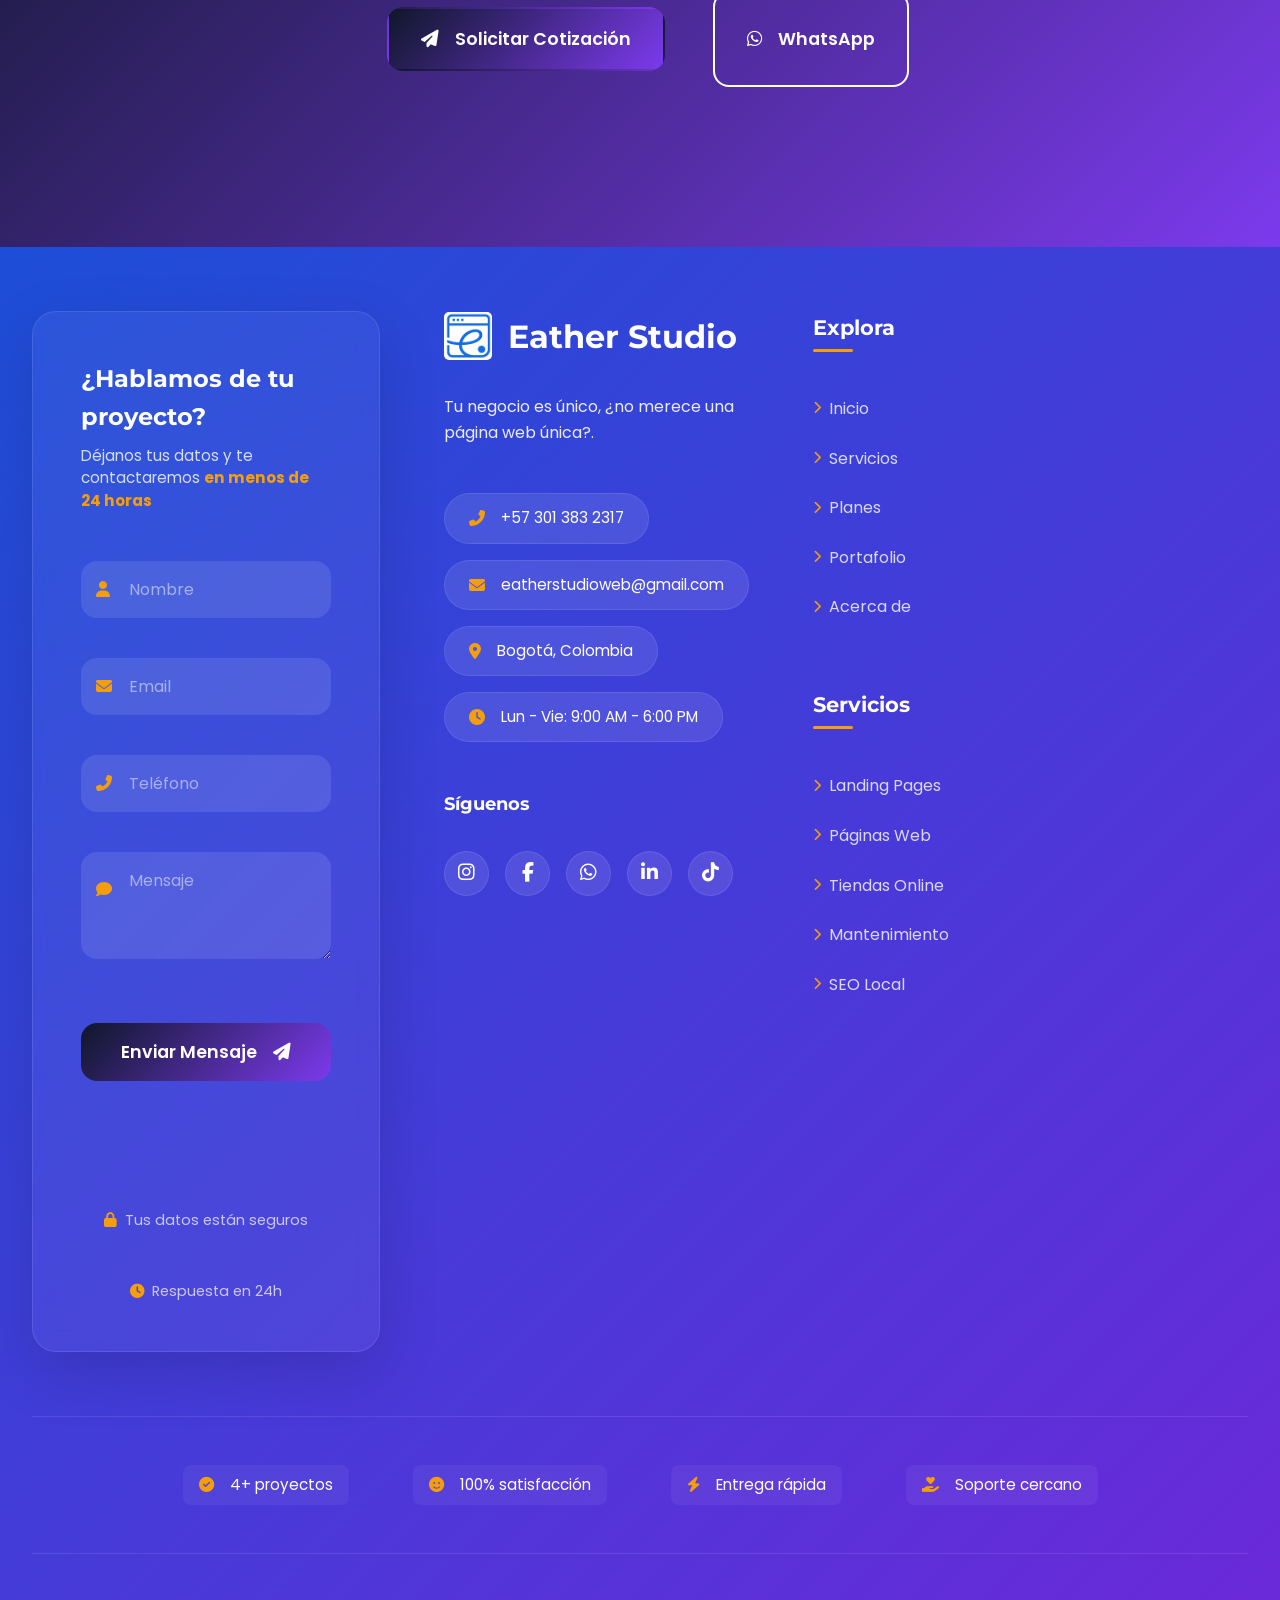
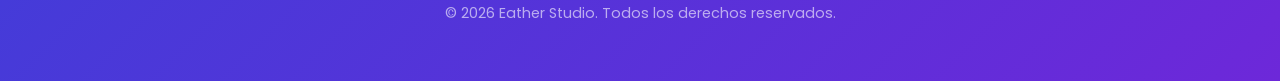
==== commit 0bef8bf2: "Update acerca_de.html" ====
--- a/acerca_de.html
+++ b/acerca_de.html
@@ -263,11 +263,11 @@
             </div>
             
             <div class="team-grid">
-                <!-- Tú - Fundador
+                <!-- Tú - Fundador-->
                 <div class="team-card featured">
                     <div class="team-image">
-                        <img src="./imagenes/gato chamba.png" alt="Dylan Martínez - Fundador" loading="lazy">
-                    </div> -->
+                        <img src="./imagenes/favicon.png" alt="Dylan Martínez - Fundador" loading="lazy">
+                    </div> 
                     <div class="team-info">
                         <h3>Dylan Martínez</h3>
                         <p class="team-role">Fundador & Diseñador Web</p>
